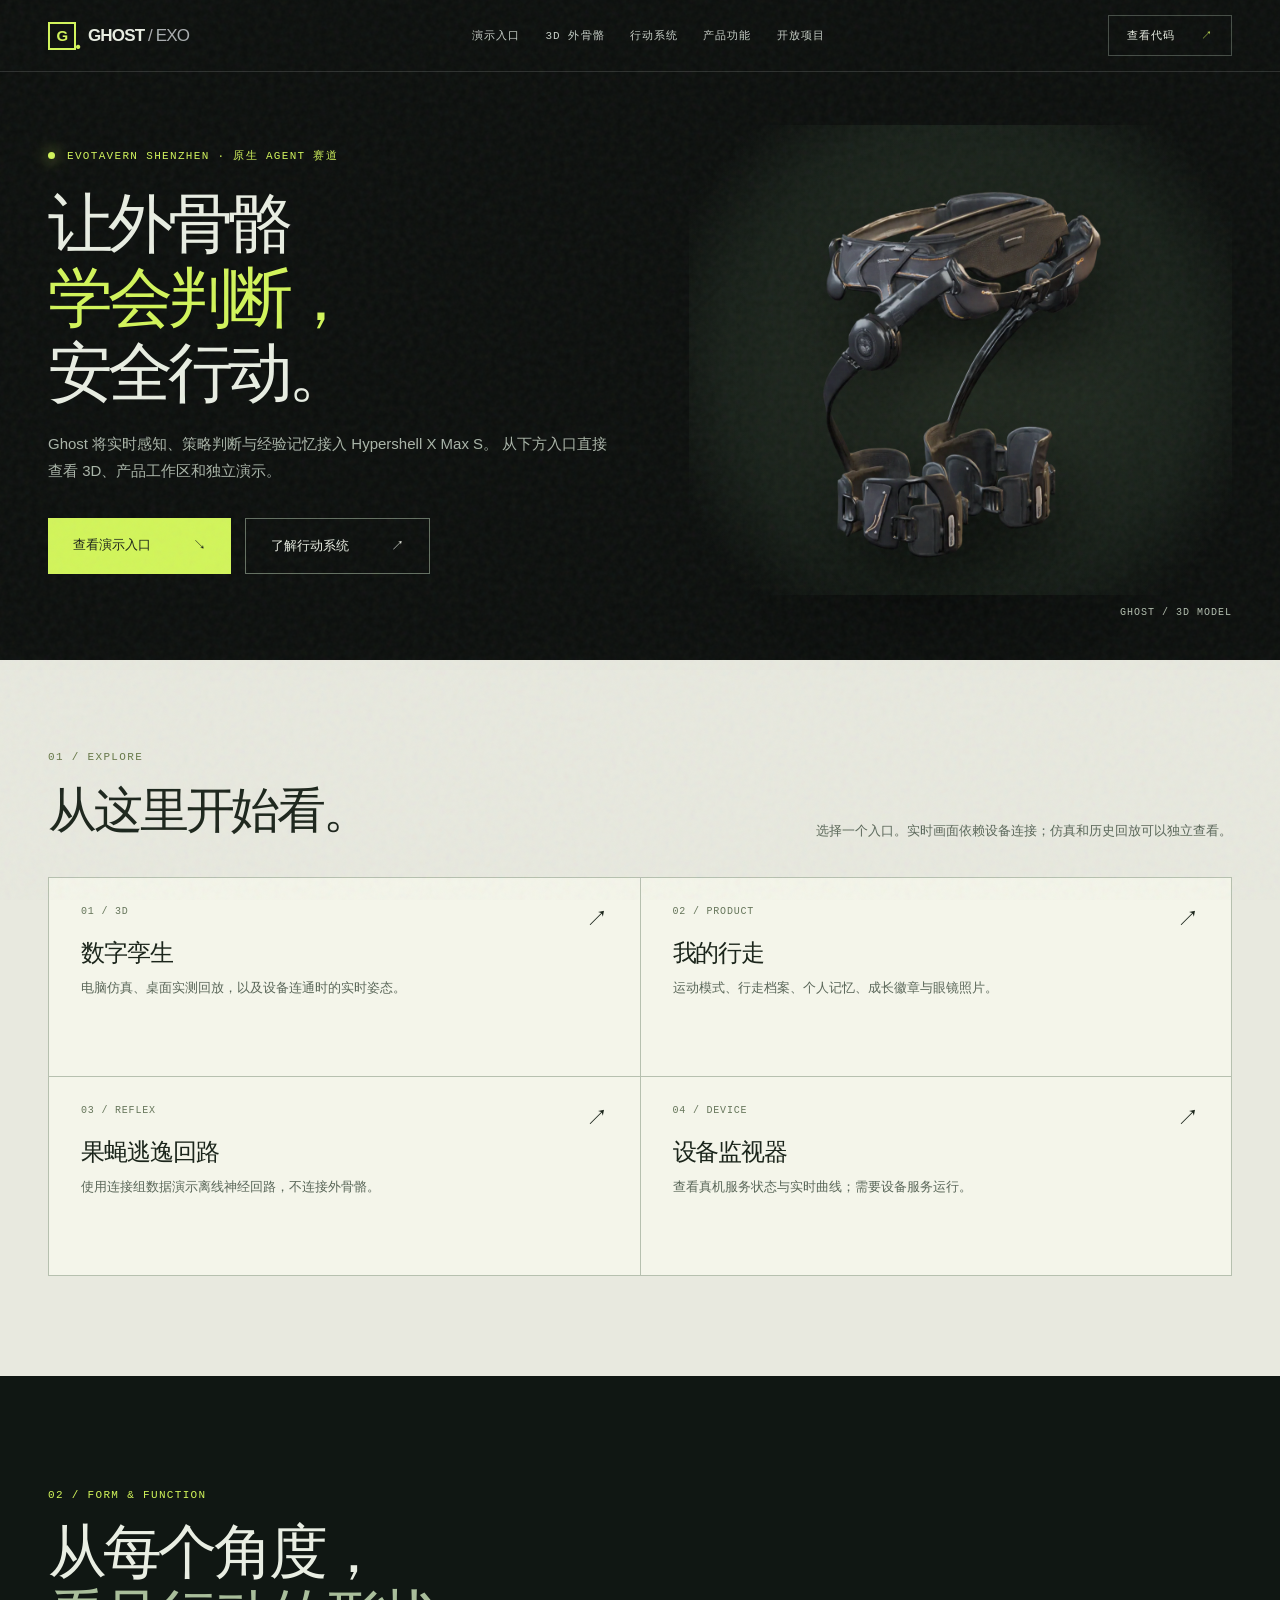
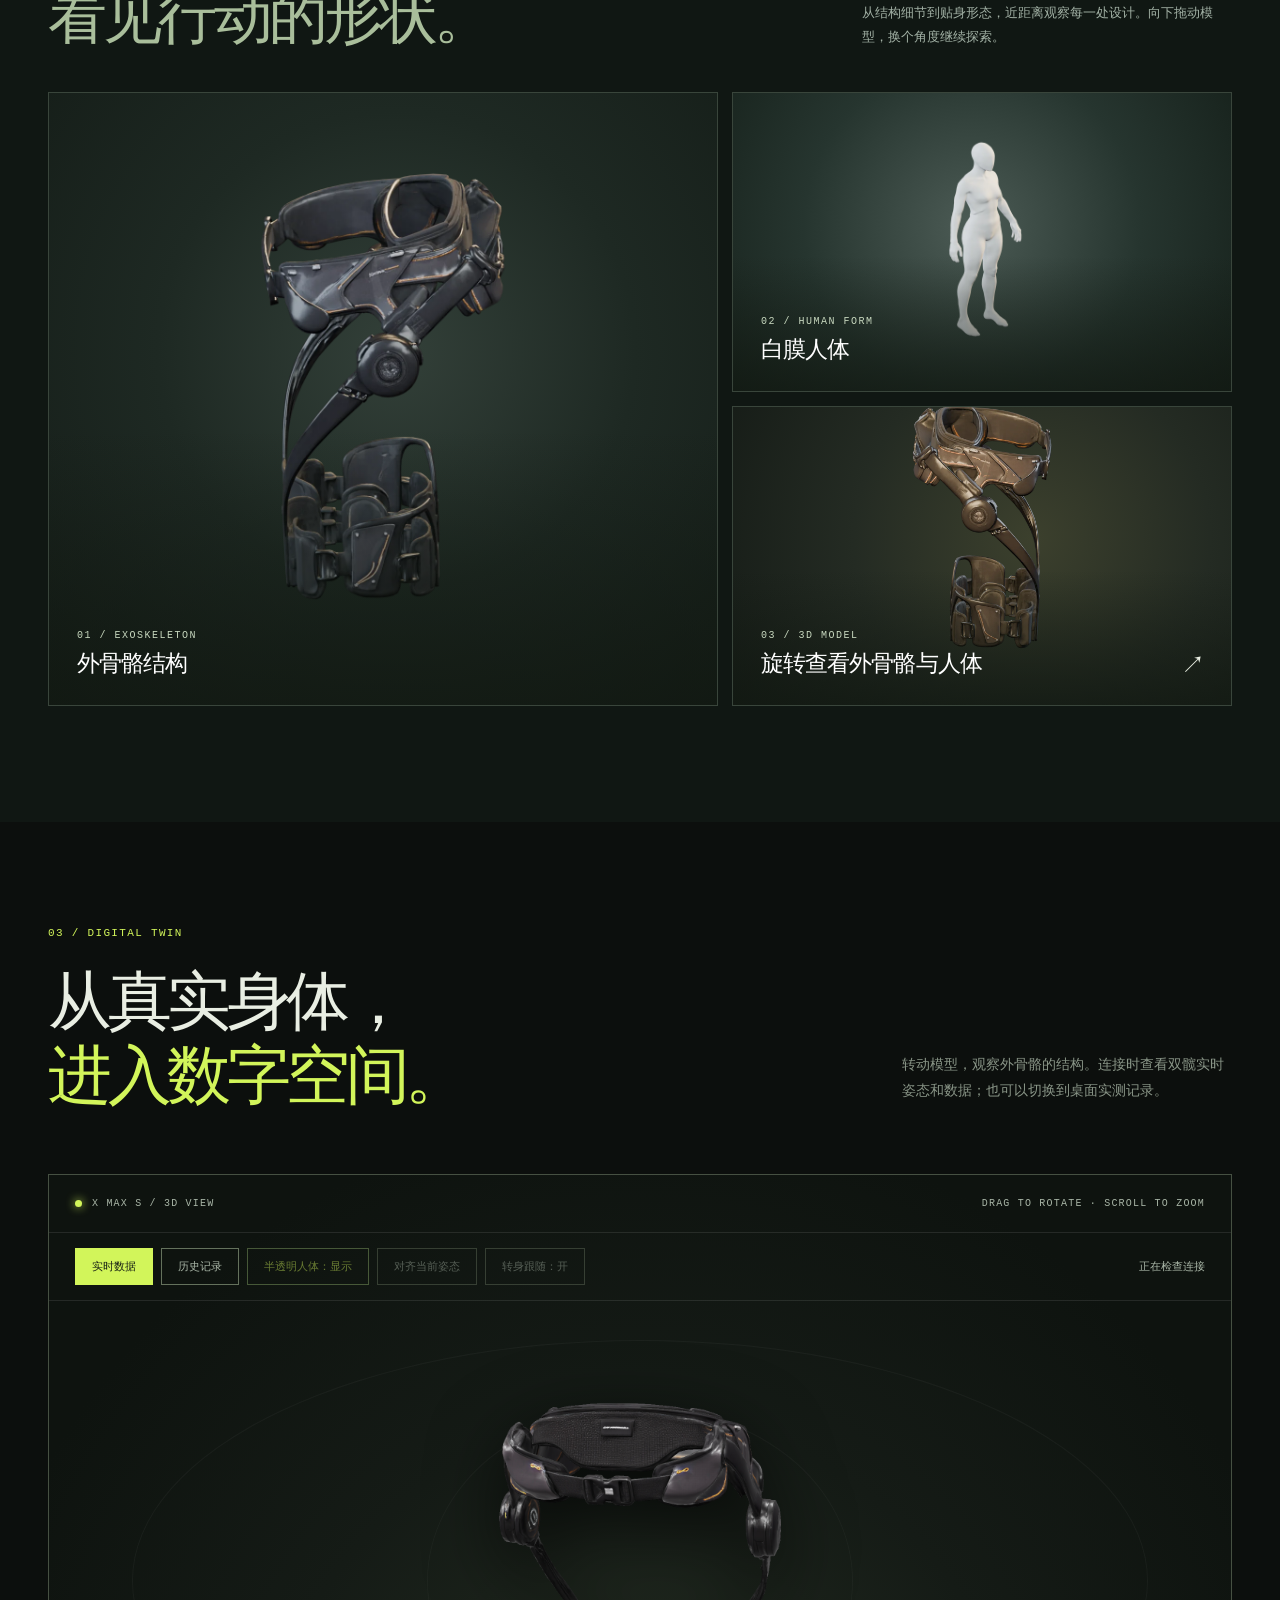
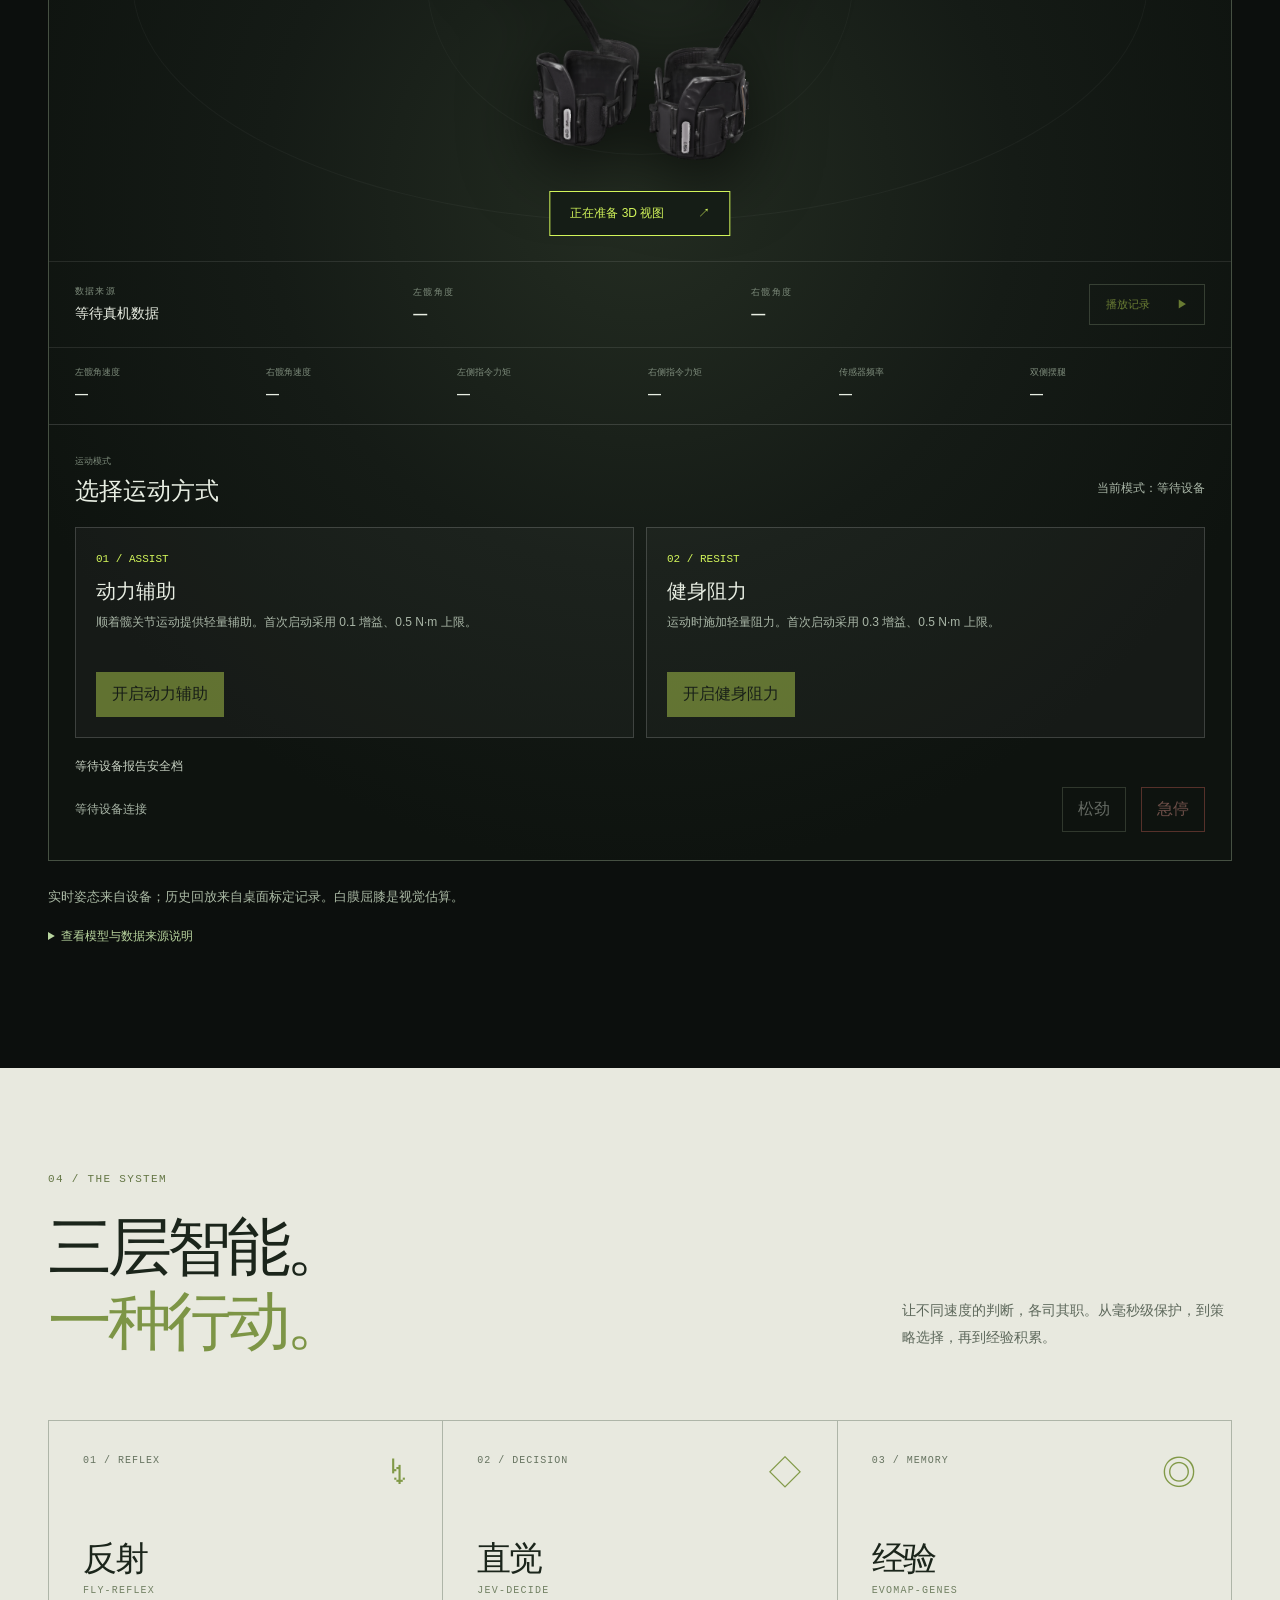
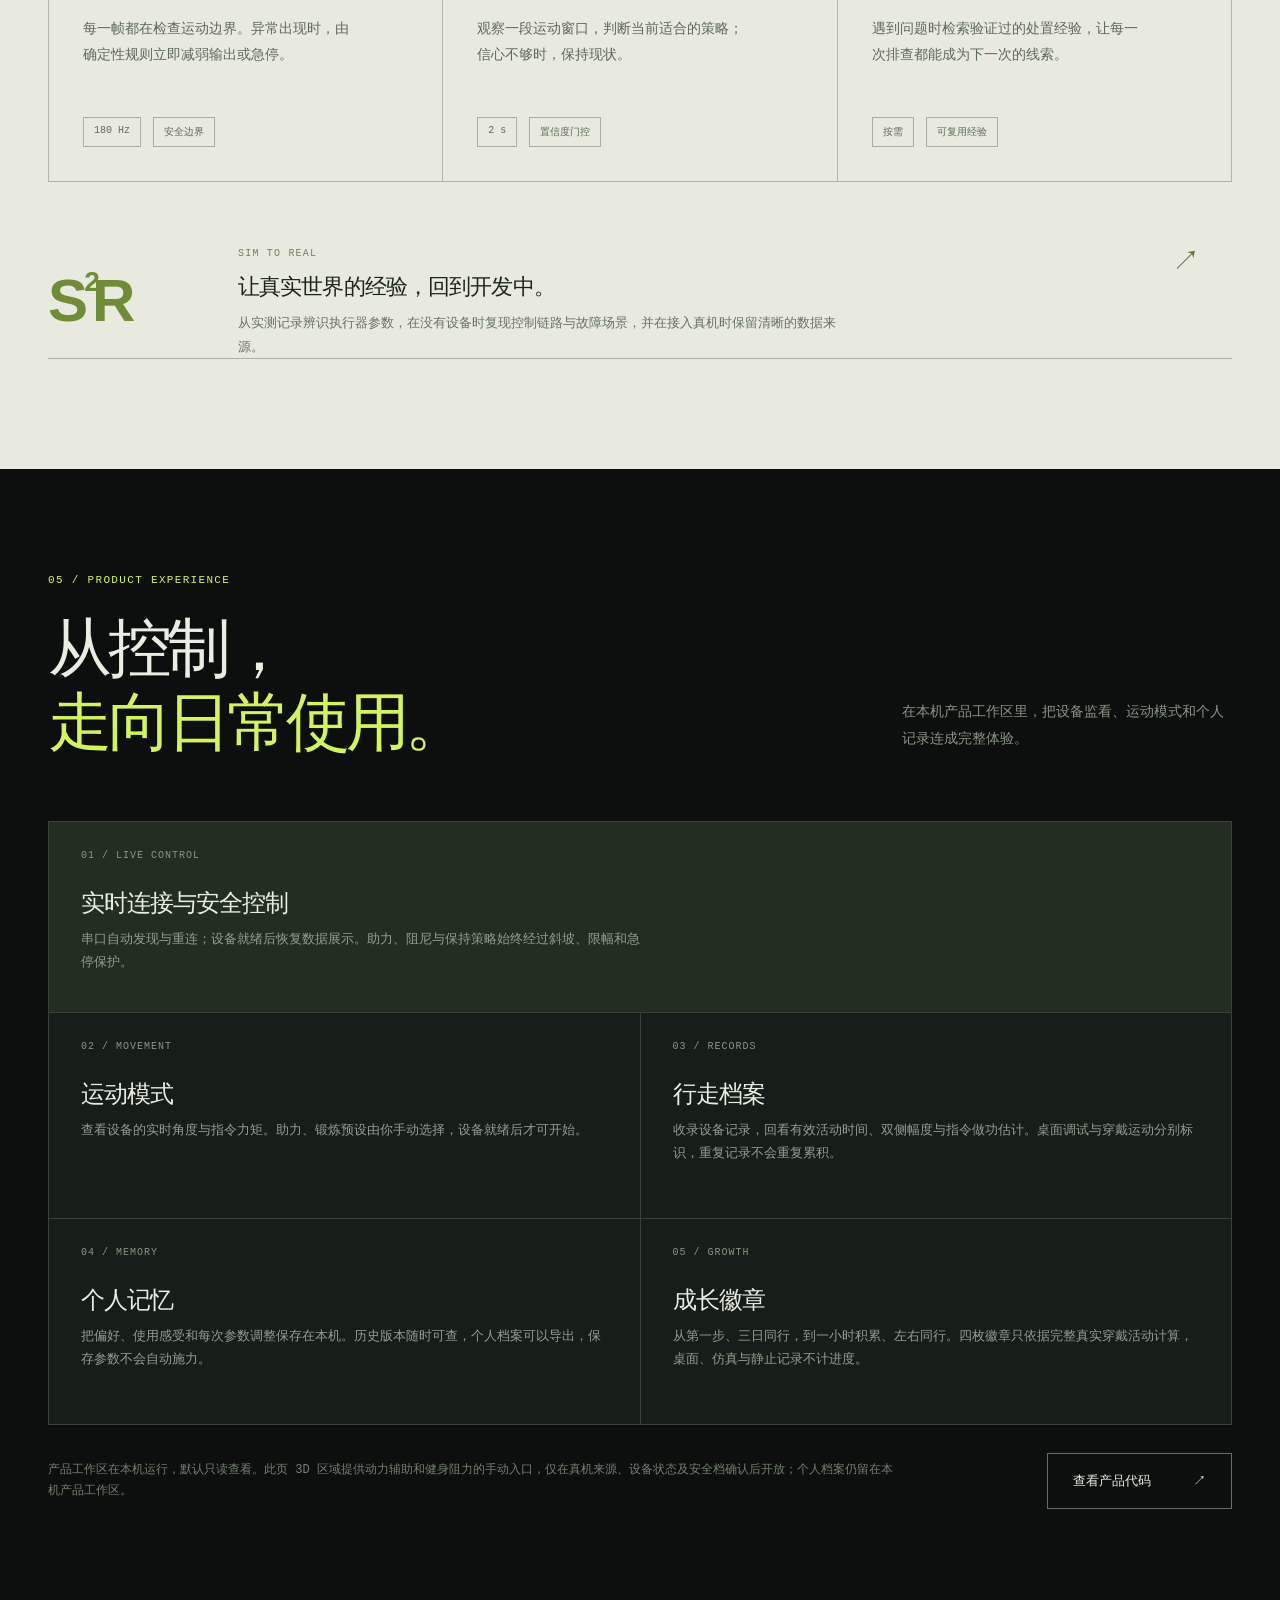
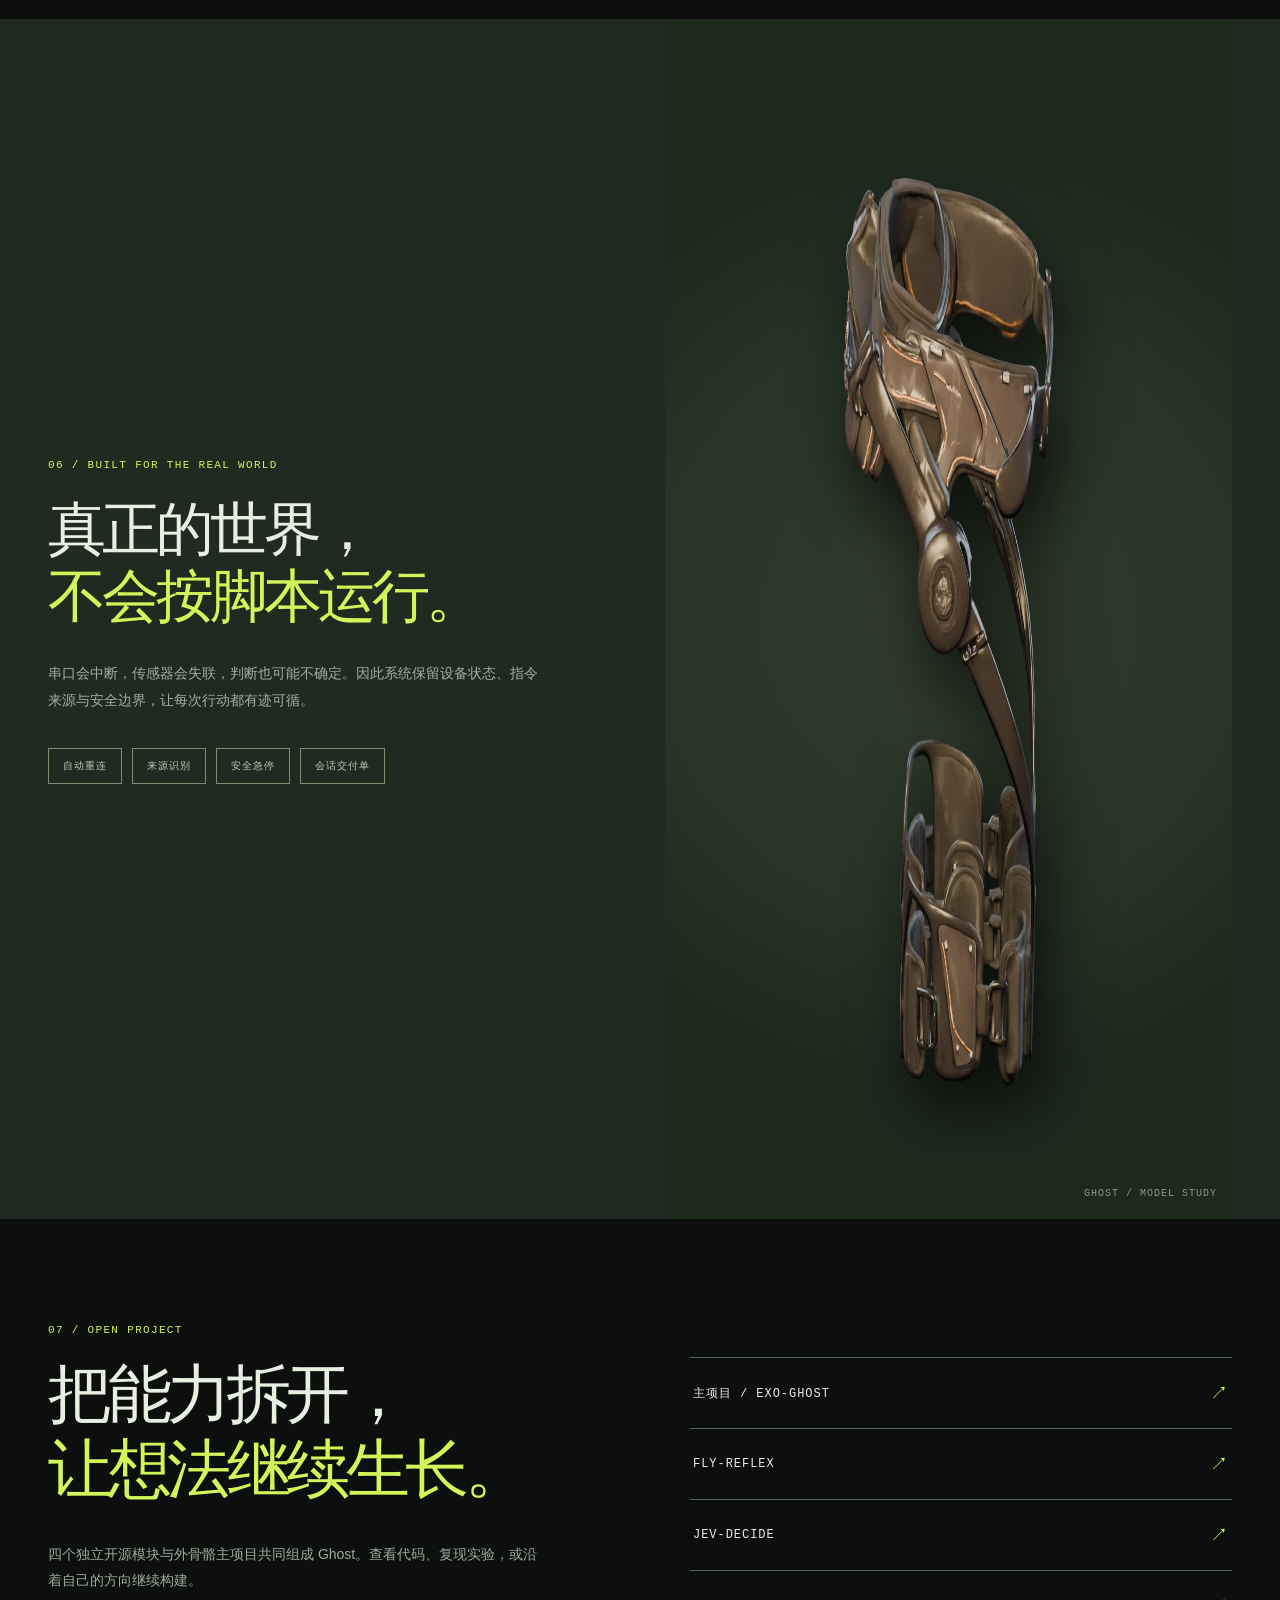
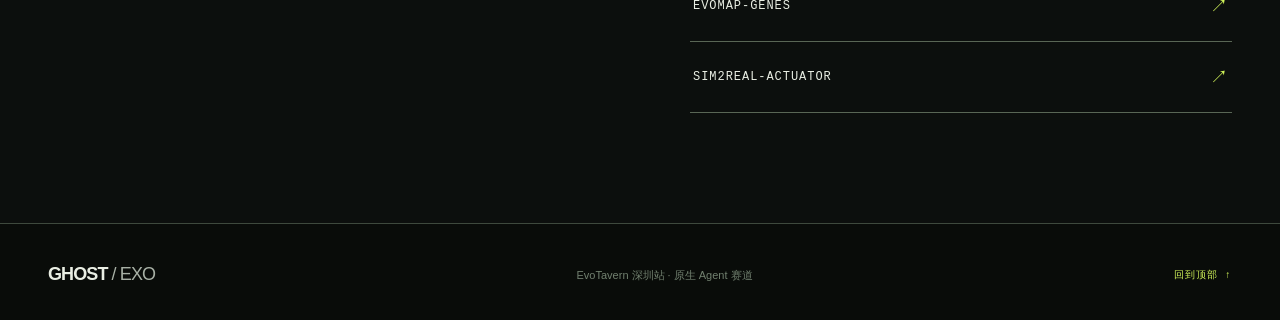
==== site/index.html @ dccc01fc "Move control placement confirmation to first action" ====
<!doctype html>
<html lang="zh-CN">
  <head>
    <meta charset="utf-8" />
    <meta name="viewport" content="width=device-width, initial-scale=1" />
    <meta name="theme-color" content="#0c0f0d" />
    <meta
      name="description"
      content="Ghost × Hypershell X Max S：为真实外骨骼打造有反射、有判断、有记忆的行动系统。"
    />
    <title>Ghost / 外骨骼行动系统</title>
    <link rel="icon" href="assets/favicon.svg" type="image/svg+xml" />
    <link rel="preload" as="image" href="assets/renders/exoskeleton-angle.webp" />
    <link rel="stylesheet" href="styles.css?v=overview-20260923-3" />
    <script type="importmap">
      {
        "imports": {
          "three": "./vendor/three.module.js",
          "three/addons/": "./vendor/addons/"
        }
      }
    </script>
    <script type="module" src="app.js?v=overview-20260923"></script>
  </head>
  <body>
    <div class="grain" aria-hidden="true"></div>
    <header class="site-header">
      <a class="wordmark" href="#top" aria-label="Ghost 首页"
        ><span class="wordmark-mark">G<span>•</span></span
        ><span>GHOST<span class="wordmark-light"> / EXO</span></span></a
      >
      <nav aria-label="页面导航">
        <a href="#explore">演示入口</a><a href="#twin">3D 外骨骼</a
        ><a href="#system">行动系统</a><a href="#product">产品功能</a
        ><a href="#open">开放项目</a>
      </nav>
      <a
        class="header-cta"
        href="https://github.com/OwenZhao9/exo-ghost-hypershell"
        target="_blank"
        rel="noopener noreferrer"
        >查看代码 <span aria-hidden="true">↗</span></a
      >
    </header>

    <main id="top">
      <section class="hero section-shell">
        <div class="hero-copy">
          <div class="eyebrow">
            <span class="signal-dot"></span> EVOTAVERN SHENZHEN · 原生 AGENT
            赛道
          </div>
          <h1>
            让外骨骼<br /><span>学会判断，</span><br />安全行动。
          </h1>
          <p class="hero-lede">
            Ghost 将实时感知、策略判断与经验记忆接入 Hypershell X Max S。
            从下方入口直接查看 3D、产品工作区和独立演示。
          </p>
          <div class="hero-actions">
            <a class="button button-primary" href="#explore"
              >查看演示入口 <span aria-hidden="true">↘</span></a
            ><a class="button button-ghost" href="#system"
              >了解行动系统 <span aria-hidden="true">↗</span></a
            >
          </div>
        </div>
        <div
          class="hero-stage"
          aria-label="Ghost 项目外骨骼 3D 模型渲染图"
        >
          <img
            src="assets/renders/exoskeleton-angle.webp"
            alt="Ghost 项目外骨骼 3D 模型的斜侧视图"
            width="1200"
            height="1200"
          />
          <div class="hero-stage-label">GHOST / 3D MODEL</div>
        </div>
      </section>

      <section class="explore-section" id="explore" aria-labelledby="explore-heading">
        <div class="section-shell">
          <div class="explore-heading">
            <div>
              <span class="section-kicker">01 / EXPLORE</span>
              <h2 id="explore-heading">从这里开始看。</h2>
            </div>
            <p>选择一个入口。实时画面依赖设备连接；仿真和历史回放可以独立查看。</p>
          </div>
          <div class="explore-grid">
            <a class="explore-link" href="http://localhost:8001/twin.html" target="_blank" rel="noopener noreferrer">
              <span class="explore-index">01 / 3D</span><h3>数字孪生</h3>
              <p>电脑仿真、桌面实测回放，以及设备连通时的实时姿态。</p><span class="explore-arrow" aria-hidden="true">↗</span>
            </a>
            <a class="explore-link" href="http://127.0.0.1:8110/" target="_blank" rel="noopener noreferrer">
              <span class="explore-index">02 / PRODUCT</span><h3>我的行走</h3>
              <p>运动模式、行走档案、个人记忆、成长徽章与眼镜照片。</p><span class="explore-arrow" aria-hidden="true">↗</span>
            </a>
            <a class="explore-link" href="http://127.0.0.1:8792/" target="_blank" rel="noopener noreferrer">
              <span class="explore-index">03 / REFLEX</span><h3>果蝇逃逸回路</h3>
              <p>使用连接组数据演示离线神经回路，不连接外骨骼。</p><span class="explore-arrow" aria-hidden="true">↗</span>
            </a>
            <a class="explore-link" href="http://127.0.0.1:8000/" target="_blank" rel="noopener noreferrer">
              <span class="explore-index">04 / DEVICE</span><h3>设备监视器</h3>
              <p>查看真机服务状态与实时曲线；需要设备服务运行。</p><span class="explore-arrow" aria-hidden="true">↗</span>
            </a>
          </div>
        </div>
      </section>

      <section class="object-section" aria-labelledby="object-heading">
        <div class="section-shell">
          <div class="object-heading">
            <div>
              <span class="section-kicker">02 / FORM & FUNCTION</span>
              <h2 id="object-heading">从每个角度，<br /><span>看见行动的形状。</span></h2>
            </div>
            <p>从结构细节到贴身形态，近距离观察每一处设计。向下拖动模型，换个角度继续探索。</p>
          </div>
          <div class="object-grid">
            <figure class="object-shot object-shot-back">
              <img src="assets/renders/exoskeleton-front.webp" alt="Ghost 项目外骨骼模型的侧视角" width="1200" height="1200" loading="lazy" />
              <figcaption><span>01 / EXOSKELETON</span><strong>外骨骼结构</strong></figcaption>
            </figure>
            <figure class="object-shot object-shot-side">
              <img src="assets/renders/human-angle.webp" alt="Ghost 项目的无五官白膜人体 3D 模型" width="1200" height="1200" loading="lazy" />
              <figcaption><span>02 / HUMAN FORM</span><strong>白膜人体</strong></figcaption>
            </figure>
            <a class="object-model" href="#twin">
              <img src="assets/renders/exoskeleton-rear.webp" alt="Ghost 项目外骨骼模型的另一视角" width="1200" height="1200" loading="lazy" />
              <span><small>03 / 3D MODEL</small><strong>旋转查看外骨骼与人体</strong></span>
              <b aria-hidden="true">↗</b>
            </a>
          </div>
        </div>
      </section>

      <section class="twin-section section-shell" id="twin">
        <div class="section-heading">
          <div>
            <span class="section-kicker">03 / DIGITAL TWIN</span>
            <h2>从真实身体，<br /><span>进入数字空间。</span></h2>
          </div>
          <p>
            转动模型，观察外骨骼的结构。连接时查看双髋实时姿态和数据；也可以切换到桌面实测记录。
          </p>
        </div>
        <div class="twin-frame">
          <div class="twin-topline">
            <span><i class="live-light"></i> X MAX S / 3D VIEW</span
            ><span>DRAG TO ROTATE · SCROLL TO ZOOM</span>
          </div>
          <div class="twin-modes" role="group" aria-label="数据模式">
            <button type="button" id="mode-live" class="active" aria-pressed="true">实时数据</button>
            <button type="button" id="mode-replay" aria-pressed="false">历史记录</button>
            <button type="button" id="human-toggle" aria-pressed="true" disabled>半透明人体：显示</button>
            <button type="button" id="align-pose" title="以当前双髋角度作为模型的对齐姿态" disabled>对齐当前姿态</button>
            <button type="button" id="turn-toggle" aria-pressed="true" title="根据腰部传感器的短时转向变化旋转模型" disabled>转身跟随：开</button>
            <span id="device-state" role="status">正在检查连接</span>
          </div>
          <div class="twin-viewport" id="twin-viewport">
            <img
              id="twin-poster"
              src="assets/model-preview.png"
              alt="外骨骼 3D 模型预览"
              width="488"
              height="488"
            /><button class="load-model" id="load-model" type="button">
              正在准备 3D 视图 <span>↗</span>
            </button>
            <p class="twin-error" id="twin-error" role="status" hidden></p>
          </div>
          <div class="twin-bottomline">
            <div>
              <span class="small-label">数据来源</span
              ><strong id="source-label">等待真机数据</strong>
            </div>
            <div>
              <span class="small-label">左髋角度</span
              ><strong id="left-angle">—</strong>
            </div>
            <div>
              <span class="small-label">右髋角度</span
              ><strong id="right-angle">—</strong>
            </div>
            <button id="replay-toggle" type="button" disabled>
              播放记录 <span>▶</span>
            </button>
          </div>
          <div class="twin-telemetry" aria-label="运动数据">
            <div><span class="small-label">左髋角速度</span><strong id="left-speed">—</strong></div>
            <div><span class="small-label">右髋角速度</span><strong id="right-speed">—</strong></div>
            <div><span class="small-label">左侧指令力矩</span><strong id="left-torque">—</strong></div>
            <div><span class="small-label">右侧指令力矩</span><strong id="right-torque">—</strong></div>
            <div><span class="small-label">传感器频率</span><strong id="frame-rate">—</strong></div>
            <div><span class="small-label">双侧摆腿</span><strong id="gait-state">—</strong></div>
          </div>
          <div class="twin-control" aria-label="外骨骼运动模式">
            <div class="twin-control-heading">
              <div><span class="small-label">运动模式</span><h3>选择运动方式</h3></div>
              <span id="control-current" role="status">当前模式：等待设备</span>
            </div>
            <div class="twin-control-grid">
              <div class="twin-control-card">
                <span>01 / ASSIST</span><h4>动力辅助</h4>
                <p>顺着髋关节运动提供轻量辅助。首次启动采用 0.1 增益、0.5 N·m 上限。</p>
                <button id="start-assist" type="button" disabled>开启动力辅助</button>
              </div>
              <div class="twin-control-card">
                <span>02 / RESIST</span><h4>健身阻力</h4>
                <p>运动时施加轻量阻力。首次启动采用 0.3 增益、0.5 N·m 上限。</p>
                <button id="start-resist" type="button" disabled>开启健身阻力</button>
              </div>
            </div>
            <p class="control-profile" id="control-profile" role="status">等待设备报告安全档</p>
            <div class="control-footer"><p id="control-reason" role="status">等待设备连接</p>
              <button id="control-zero" type="button" disabled>松劲</button>
              <button id="control-estop" class="danger" type="button" disabled>急停</button>
            </div>
            <dialog id="control-safety-dialog" class="control-safety-dialog" aria-labelledby="control-safety-title">
              <h4 id="control-safety-title">确认测试状态</h4>
              <p id="control-safety-message"></p>
              <div class="control-safety-actions">
                <button id="control-safety-cancel" type="button">取消</button>
                <button id="control-safety-send" type="button">确认并发送</button>
              </div>
            </dialog>
          </div>
        </div>
        <p class="twin-summary">实时姿态来自设备；历史回放来自桌面标定记录。白膜屈膝是视觉估算。</p>
        <details class="twin-caption">
          <summary>查看模型与数据来源说明</summary>
          <p>
            这里展示的是项目自制的外骨骼与白膜人体 3D 模型，外观为视觉近似，不是设备工程模型或真人扫描。双侧绑腿下缘与白膜膝关节之间留出约两指的距离，腰部和腿部固定件贴近人体外形；这只是视觉位置，不代表真实穿戴尺寸。实时视图读取本机设备服务，以首次有效角度对齐模型，也可手动重新对齐；腰部传感器检测到转向时，模型可跟随转身。双髋角度驱动腿部，白膜的屈膝由髋角和角速度估算，设备没有测量膝角；持续交替摆动时显示状态，此状态不代表已测得脚步或行走距离。离线时停止更新姿态。历史数据来自真实设备的桌面标定记录。运动模式仅在真机来源、安全档和实时状态确认后手动开启；模型姿态本身不用于设备运动控制。
          </p>
        </details>
      </section>

      <section class="system-section" id="system">
        <div class="section-shell">
          <div class="section-heading light">
            <div>
              <span class="section-kicker">04 / THE SYSTEM</span>
              <h2>三层智能。<br /><span>一种行动。</span></h2>
            </div>
            <p>
              让不同速度的判断，各司其职。从毫秒级保护，到策略选择，再到经验积累。
            </p>
          </div>
          <div class="layer-grid">
            <article class="layer-card">
              <div class="layer-top">
                <span>01 / REFLEX</span><span class="layer-icon">↯</span>
              </div>
              <h3>反射</h3>
              <p class="en-title">FLY-REFLEX</p>
              <p>
                每一帧都在检查运动边界。异常出现时，由确定性规则立即减弱输出或急停。
              </p>
              <div class="layer-foot">
                <span>180 Hz</span><span>安全边界</span>
              </div>
            </article>
            <article class="layer-card">
              <div class="layer-top">
                <span>02 / DECISION</span><span class="layer-icon">◇</span>
              </div>
              <h3>直觉</h3>
              <p class="en-title">JEV-DECIDE</p>
              <p>
                观察一段运动窗口，判断当前适合的策略；信心不够时，保持现状。
              </p>
              <div class="layer-foot">
                <span>2 s</span><span>置信度门控</span>
              </div>
            </article>
            <article class="layer-card">
              <div class="layer-top">
                <span>03 / MEMORY</span><span class="layer-icon">◎</span>
              </div>
              <h3>经验</h3>
              <p class="en-title">EVOMAP-GENES</p>
              <p>
                遇到问题时检索验证过的处置经验，让每一次排查都能成为下一次的线索。
              </p>
              <div class="layer-foot">
                <span>按需</span><span>可复用经验</span>
              </div>
            </article>
          </div>
          <div class="sim-line">
            <div class="sim-mark">S<span>2</span>R</div>
            <div>
              <span class="mono">SIM TO REAL</span>
              <h3>让真实世界的经验，回到开发中。</h3>
              <p>
                从实测记录辨识执行器参数，在没有设备时复现控制链路与故障场景，并在接入真机时保留清晰的数据来源。
              </p>
            </div>
            <a
              href="https://github.com/OwenZhao9/sim2real-actuator"
              target="_blank"
              rel="noopener noreferrer"
              aria-label="查看 sim2real-actuator 项目"
              >↗</a
            >
          </div>
        </div>
      </section>

      <section class="product-section section-shell" id="product">
        <div class="section-heading">
          <div>
            <span class="section-kicker">05 / PRODUCT EXPERIENCE</span>
            <h2>从控制，<br /><span>走向日常使用。</span></h2>
          </div>
          <p>
            在本机产品工作区里，把设备监看、运动模式和个人记录连成完整体验。
          </p>
        </div>
        <div class="product-grid">
          <article class="product-card product-large">
            <div class="product-number">01 / LIVE CONTROL</div>
            <h3>实时连接与安全控制</h3>
            <p>
              串口自动发现与重连；设备就绪后恢复数据展示。助力、阻尼与保持策略始终经过斜坡、限幅和急停保护。
            </p>
          </article>
          <article class="product-card">
            <div class="product-number">02 / MOVEMENT</div>
            <h3>运动模式</h3>
            <p>查看设备的实时角度与指令力矩。助力、锻炼预设由你手动选择，设备就绪后才可开始。</p>
          </article>
          <article class="product-card">
            <div class="product-number">03 / RECORDS</div>
            <h3>行走档案</h3>
            <p>
              收录设备记录，回看有效活动时间、双侧幅度与指令做功估计。桌面调试与穿戴运动分别标识，重复记录不会重复累积。
            </p>
          </article>
          <article class="product-card">
            <div class="product-number">04 / MEMORY</div>
            <h3>个人记忆</h3>
            <p>把偏好、使用感受和每次参数调整保存在本机。历史版本随时可查，个人档案可以导出，保存参数不会自动施力。</p>
          </article>
          <article class="product-card">
            <div class="product-number">05 / GROWTH</div>
            <h3>成长徽章</h3>
            <p>
              从第一步、三日同行，到一小时积累、左右同行。四枚徽章只依据完整真实穿戴活动计算，桌面、仿真与静止记录不计进度。
            </p>
          </article>
        </div>
        <div class="product-actions">
          <p class="product-note">
            产品工作区在本机运行，默认只读查看。此页 3D 区域提供动力辅助和健身阻力的手动入口，仅在真机来源、设备状态及安全档确认后开放；个人档案仍留在本机产品工作区。
          </p>
          <a class="button button-ghost" href="https://github.com/OwenZhao9/exo-ghost-hypershell/tree/integration/product-GPT" target="_blank" rel="noopener noreferrer">
            查看产品代码 <span aria-hidden="true">↗</span>
          </a>
        </div>
      </section>

      <section class="hardware-section">
        <div class="section-shell hardware-inner">
          <div class="hardware-copy">
            <span class="section-kicker">06 / BUILT FOR THE REAL WORLD</span>
            <h2>真正的世界，<br /><span>不会按脚本运行。</span></h2>
            <p>
              串口会中断，传感器会失联，判断也可能不确定。因此系统保留设备状态、指令来源与安全边界，让每次行动都有迹可循。
            </p>
            <div class="hardware-tags">
              <span>自动重连</span><span>来源识别</span><span>安全急停</span
              ><span>会话交付单</span>
            </div>
          </div>
          <div class="hardware-photo">
            <img
              src="assets/renders/exoskeleton-rear.webp"
              alt="Ghost 项目外骨骼 3D 模型的另一视角"
              loading="lazy"
              width="1200"
              height="1200"
            /><span>GHOST / MODEL STUDY</span>
          </div>
        </div>
      </section>

      <section class="open-section section-shell" id="open">
        <span class="section-kicker">07 / OPEN PROJECT</span>
        <div class="open-inner">
          <div>
            <h2>把能力拆开，<br /><span>让想法继续生长。</span></h2>
            <p>
              四个独立开源模块与外骨骼主项目共同组成
              Ghost。查看代码、复现实验，或沿着自己的方向继续构建。
            </p>
          </div>
          <div class="repo-list">
            <a
              href="https://github.com/OwenZhao9/exo-ghost-hypershell"
              target="_blank"
              rel="noopener noreferrer"
              ><span>主项目 / EXO-GHOST</span><b>↗</b></a
            ><a
              href="https://github.com/OwenZhao9/fly-reflex"
              target="_blank"
              rel="noopener noreferrer"
              ><span>FLY-REFLEX</span><b>↗</b></a
            ><a
              href="https://github.com/OwenZhao9/jev-decide"
              target="_blank"
              rel="noopener noreferrer"
              ><span>JEV-DECIDE</span><b>↗</b></a
            ><a
              href="https://github.com/OwenZhao9/evomap-genes"
              target="_blank"
              rel="noopener noreferrer"
              ><span>EVOMAP-GENES</span><b>↗</b></a
            ><a
              href="https://github.com/OwenZhao9/sim2real-actuator"
              target="_blank"
              rel="noopener noreferrer"
              ><span>SIM2REAL-ACTUATOR</span><b>↗</b></a
            >
          </div>
        </div>
      </section>
    </main>
    <footer>
      <div class="section-shell footer-inner">
        <div class="footer-brand">GHOST<span> / EXO</span></div>
        <p>EvoTavern 深圳站 · 原生 Agent 赛道</p>
        <a href="#top">回到顶部 ↑</a>
      </div>
    </footer>
  </body>
</html>
---- site/styles.css ----
:root {
  color-scheme: dark;
  --ink: #0c0f0d;
  --panel: #151916;
  --line: #30362e;
  --light: #e9eee3;
  --muted: #98a397;
  --accent: #d2f55a;
  --paper: #e9e9df;
  --darktext: #16201a;
  font-family: Manrope, "PingFang SC", "Microsoft YaHei", sans-serif;
  font-synthesis: none;
}
* {
  box-sizing: border-box;
}
html {
  scroll-behavior: smooth;
}
body {
  margin: 0;
  background: var(--ink);
  color: var(--light);
  overflow-x: hidden;
}
a {
  color: inherit;
  text-decoration: none;
}
button {
  font: inherit;
}
img {
  display: block;
  max-width: 100%;
}
[hidden] {
  display: none !important;
}
h1,
h2,
h3,
p {
  margin: 0;
}
.section-shell {
  width: min(1440px, calc(100% - 96px));
  margin-inline: auto;
}
.mono,
.eyebrow,
.section-kicker,
.site-header,
.hero-scroll,
.hero-stage-label,
.hero-coordinate,
.small-label,
.twin-topline,
.twin-bottomline,
.layer-top,
.layer-foot,
.en-title,
.product-number,
.product-note,
.hardware-tags,
.hardware-photo > span,
.repo-list,
.footer-inner {
  font-family: "DM Mono", "SFMono-Regular", monospace;
}
.grain {
  position: fixed;
  inset: 0;
  z-index: 30;
  pointer-events: none;
  opacity: 0.055;
  background-image: url("data:image/svg+xml,%3Csvg viewBox='0 0 180 180' xmlns='http://www.w3.org/2000/svg'%3E%3Cfilter id='n'%3E%3CfeTurbulence type='fractalNoise' baseFrequency='.76' numOctaves='3' stitchTiles='stitch'/%3E%3C/filter%3E%3Crect width='100%25' height='100%25' filter='url(%23n)'/%3E%3C/svg%3E");
}
.site-header {
  height: 86px;
  display: flex;
  align-items: center;
  justify-content: space-between;
  padding: 0 max(48px, calc((100vw - 1440px) / 2));
  position: absolute;
  inset: 0 0 auto;
  z-index: 20;
  border-bottom: 1px solid #ffffff23;
  font-size: 11px;
  letter-spacing: 0.1em;
}
.wordmark {
  display: flex;
  align-items: center;
  gap: 12px;
  font-weight: 800;
  font-family: Manrope, sans-serif;
  font-size: 17px;
  letter-spacing: -0.05em;
}
.wordmark-mark {
  height: 28px;
  width: 28px;
  border: 2px solid var(--accent);
  display: grid;
  place-items: center;
  color: var(--accent);
  font-size: 15px;
  line-height: 1;
  position: relative;
}
.wordmark-mark span {
  font-size: 15px;
  position: absolute;
  bottom: -6px;
  right: -6px;
}
.wordmark-light {
  color: #aaaeb0;
  font-weight: 500;
}
.site-header nav {
  display: flex;
  gap: 40px;
  color: #c7cfc7;
}
.site-header nav a,
.header-cta {
  transition: color 0.2s;
}
.site-header nav a:hover,
.header-cta:hover {
  color: var(--accent);
}
.header-cta {
  border: 1px solid #95a3936b;
  padding: 12px 18px;
}
.header-cta span {
  margin-left: 18px;
  color: var(--accent);
}
.hero {
  min-height: 820px;
  height: min(930px, 100vh);
  display: grid;
  grid-template-columns: 53% 47%;
  padding-top: 86px;
  position: relative;
}
.hero-copy {
  align-self: center;
  padding: 0 0 55px;
  z-index: 2;
}
.eyebrow,
.section-kicker {
  color: var(--accent);
  font-size: 11px;
  letter-spacing: 0.12em;
}
.eyebrow {
  display: flex;
  align-items: center;
  gap: 12px;
}
.signal-dot {
  height: 7px;
  width: 7px;
  border-radius: 50%;
  background: var(--accent);
  box-shadow: 0 0 15px var(--accent);
}
.hero h1 {
  font-size: clamp(62px, 6.3vw, 108px);
  line-height: 1.08;
  letter-spacing: -0.075em;
  font-weight: 700;
  margin: 38px 0 32px;
}
.hero h1 span,
.section-heading h2 span,
.hardware-copy h2 span,
.open-inner h2 span {
  color: var(--accent);
}
.mobile-break {
  display: none;
}
.hero-lede {
  color: #aab5a9;
  max-width: 520px;
  font-size: 16px;
  line-height: 1.95;
}
.hero-actions {
  display: flex;
  gap: 14px;
  margin-top: 44px;
}
.button {
  font-size: 13px;
  font-weight: 700;
  padding: 18px 25px;
  display: inline-flex;
  gap: 42px;
  justify-content: space-between;
  transition:
    transform 0.2s,
    background 0.2s;
}
.button:hover {
  transform: translateY(-3px);
}
.button-primary {
  background: var(--accent);
  color: #192116;
}
.button-ghost {
  border: 1px solid #647062;
  color: var(--light);
}
.button-ghost:hover {
  background: #1d251e;
}
.hero-facts {
  display: flex;
  gap: 52px;
  margin-top: 85px;
}
.hero-facts > div {
  display: flex;
  flex-direction: column;
  gap: 7px;
}
.hero-facts strong {
  font-size: 35px;
  line-height: 1;
  letter-spacing: -0.07em;
  font-weight: 600;
}
.hero-facts strong span {
  font-size: 18px;
  letter-spacing: 0;
}
.hero-facts small {
  font-size: 11px;
  color: #7f8c7c;
  letter-spacing: 0.03em;
}
.hero-stage {
  position: relative;
  align-self: stretch;
  display: flex;
  align-items: center;
  justify-content: center;
  isolation: isolate;
}
.hero-stage:before {
  content: "";
  position: absolute;
  inset: 3% -16% 6% 0;
  background: radial-gradient(
    circle at 48% 44%,
    #35412d 0,
    #212a1e 33%,
    #111711 62%,
    transparent 79%
  );
  z-index: -3;
}
.hero-stage img {
  width: min(96%, 710px);
  max-height: 85%;
  object-fit: contain;
  filter: drop-shadow(5px 36px 42px #000b);
  z-index: 2;
  transform: translate(2%, 1%);
}
.hero-halo {
  position: absolute;
  border-radius: 50%;
  width: 58%;
  aspect-ratio: 1;
  background: #c4ff5724;
  filter: blur(100px);
  z-index: -1;
}
.hero-orbit {
  position: absolute;
  border: 1px solid #99a68c22;
  border-radius: 50%;
  aspect-ratio: 1;
  z-index: -2;
}
.orbit-a {
  width: 110%;
}
.orbit-b {
  width: 80%;
}
.hero-stage-label {
  position: absolute;
  bottom: 70px;
  left: 0;
  right: 0;
  display: flex;
  align-items: center;
  gap: 15px;
  font-size: 10px;
  letter-spacing: 0.14em;
  color: #b2beae;
}
.label-line {
  width: 56px;
  height: 1px;
  background: var(--accent);
}
.label-number {
  margin-left: auto;
  color: #6d7c70;
}
.hero-coordinate {
  position: absolute;
  top: 94px;
  right: 3%;
  font-size: 10px;
  line-height: 1.6;
  letter-spacing: 0.14em;
  color: #889688;
}
.hero-scroll {
  position: absolute;
  left: 0;
  bottom: 35px;
  font-size: 10px;
  letter-spacing: 0.17em;
  color: #819080;
}
.hero-scroll span {
  color: var(--accent);
  font-size: 17px;
  margin-left: 18px;
}
.intro-band {
  background: var(--accent);
  color: #1c2718;
  position: relative;
  overflow: hidden;
}
.intro-inner {
  min-height: 270px;
  display: flex;
  align-items: center;
  gap: 100px;
}
.intro-inner .mono {
  align-self: flex-start;
  margin-top: 85px;
  font-size: 11px;
  letter-spacing: 0.12em;
  white-space: nowrap;
}
.intro-inner p {
  font-size: clamp(25px, 2.3vw, 38px);
  font-weight: 700;
  line-height: 1.48;
  letter-spacing: -0.055em;
}
.intro-inner em {
  font-style: normal;
  color: #586e33;
}
.asterisk {
  font-size: 180px;
  line-height: 1;
  margin-left: auto;
  color: #b6dc43;
  transform: rotate(-16deg);
}
.twin-section,
.product-section,
.open-section {
  padding-top: 140px;
  padding-bottom: 150px;
}
.section-heading {
  display: flex;
  justify-content: space-between;
  align-items: flex-end;
  gap: 50px;
  margin-bottom: 62px;
}
.section-heading h2,
.hardware-copy h2,
.open-inner h2 {
  font-size: clamp(44px, 5vw, 76px);
  line-height: 1.16;
  letter-spacing: -0.07em;
  font-weight: 650;
  margin-top: 24px;
}
.section-heading > p {
  max-width: 330px;
  color: #899587;
  line-height: 1.9;
  font-size: 14px;
  padding-bottom: 8px;
}
.twin-frame {
  border: 1px solid #465042;
  background: radial-gradient(
    circle at 50% 48%,
    #242d22 0,
    #151b16 42%,
    #0e130f 76%
  );
  position: relative;
}
.twin-topline,
.twin-bottomline {
  display: flex;
  align-items: center;
  justify-content: space-between;
  letter-spacing: 0.12em;
  font-size: 10px;
}
.twin-topline {
  padding: 23px 26px;
  border-bottom: 1px solid #ffffff18;
  color: #a9b6a7;
}
.twin-topline > span:first-child {
  display: flex;
  align-items: center;
  gap: 10px;
}
.live-light {
  display: block;
  width: 7px;
  height: 7px;
  border-radius: 50%;
  background: var(--accent);
  box-shadow: 0 0 10px var(--accent);
}
.twin-modes {
  display: flex;
  align-items: center;
  gap: 8px;
  padding: 15px 26px;
  border-bottom: 1px solid #ffffff18;
}
.twin-modes button {
  border: 1px solid #64715c;
  background: transparent;
  color: #a9b6a7;
  padding: 10px 16px;
  font-size: 11px;
  cursor: pointer;
}
.twin-modes button.active {
  background: var(--accent);
  border-color: var(--accent);
  color: #172015;
}
.twin-modes button:disabled {
  opacity: 0.45;
  cursor: not-allowed;
}
.twin-modes #human-toggle[aria-pressed="true"] {
  color: var(--accent);
  border-color: #8aab68;
}
.twin-modes > span {
  margin-left: auto;
  color: #a9b6a7;
  font-size: 11px;
  text-align: right;
}
.twin-modes > span[data-level="online"] { color: var(--accent); }
.twin-modes > span[data-level="warn"] { color: #e6c477; }
.twin-viewport {
  height: 560px;
  position: relative;
  overflow: hidden;
  display: grid;
  place-items: center;
}
.twin-viewport:before {
  content: "";
  position: absolute;
  inset: 7%;
  border: 1px solid #ffffff0a;
  border-radius: 50%;
  pointer-events: none;
}
.twin-viewport:after {
  content: "";
  position: absolute;
  inset: 19% 32%;
  border: 1px solid #ffffff08;
  border-radius: 50%;
  pointer-events: none;
}
.twin-viewport img {
  height: min(70%, 420px);
  object-fit: contain;
  filter: drop-shadow(0 20px 35px #000a);
}
.twin-viewport canvas {
  height: 100%;
  width: 100%;
  display: block;
  position: absolute;
  inset: 0;
  z-index: 2;
}
.load-model {
  position: absolute;
  bottom: 25px;
  left: 50%;
  transform: translateX(-50%);
  border: 1px solid var(--accent);
  color: var(--accent);
  background: #151d16;
  padding: 13px 20px;
  z-index: 4;
  cursor: pointer;
  font-size: 12px;
  white-space: nowrap;
}
.load-model span {
  margin-left: 30px;
}
.load-model:hover {
  background: var(--accent);
  color: #172015;
}
.twin-error {
  position: absolute;
  z-index: 6;
  bottom: 70px;
  background: #20271e;
  color: #eef4e9;
  padding: 12px 18px;
  font-size: 12px;
}
.twin-bottomline {
  padding: 22px 26px;
  border-top: 1px solid #ffffff18;
  gap: 20px;
}
.twin-bottomline > div {
  display: flex;
  flex-direction: column;
  gap: 7px;
  min-width: 100px;
}
.small-label {
  font-size: 9px;
  color: #7d8b7b;
}
.twin-bottomline strong {
  font-family: Manrope, "PingFang SC", sans-serif;
  letter-spacing: 0;
  font-size: 14px;
}
.twin-bottomline button {
  border: 1px solid #64715c;
  background: transparent;
  color: var(--accent);
  padding: 12px 16px;
  font-size: 11px;
  cursor: pointer;
}
.twin-bottomline button:disabled {
  opacity: 0.45;
  cursor: not-allowed;
}
.twin-bottomline button span {
  margin-left: 20px;
}
.twin-telemetry {
  display: grid;
  grid-template-columns: repeat(6, minmax(0, 1fr));
  gap: 16px;
  padding: 18px 26px 23px;
  border-top: 1px solid #ffffff18;
}
.twin-telemetry > div {
  display: flex;
  flex-direction: column;
  gap: 7px;
}
.twin-telemetry strong {
  color: #e8eee3;
  font-family: Manrope, "PingFang SC", sans-serif;
  font-size: 13px;
  font-weight: 600;
  letter-spacing: 0;
}
.twin-control {
  padding: 25px 26px 28px;
  border-top: 1px solid #ffffff24;
  color: #e8eee3;
}
.twin-control-heading, .control-footer {
  display: flex;
  align-items: center;
  justify-content: space-between;
  gap: 15px;
}
.twin-control-heading h3 { margin: 7px 0 20px; font-size: 24px; }
.twin-control-heading > span, .control-footer p { color: #a9b6a7; font-size: 12px; }
.twin-control-grid { display: grid; grid-template-columns: repeat(2, minmax(0, 1fr)); gap: 12px; }
.twin-control-card { border: 1px solid #ffffff2b; padding: 20px; background: #ffffff08; }
.twin-control-card > span { color: var(--accent); font: 11px "DM Mono", monospace; }
.twin-control-card h4 { margin: 12px 0 8px; font-size: 20px; }
.twin-control-card p { min-height: 42px; margin: 0 0 17px; color: #a9b6a7; font-size: 12px; line-height: 1.6; }
.twin-control button { border: 1px solid var(--accent); background: var(--accent); color: #172015; padding: 11px 15px; cursor: pointer; }
.twin-control button:disabled { opacity: .4; cursor: not-allowed; }
.control-profile { margin: 20px 0 12px; color: #c8d2c3; font-size: 12px; }
.control-safety-dialog { width: min(420px, calc(100vw - 32px)); padding: 24px; border: 1px solid #869873; background: #182219; color: #e8eee3; }
.control-safety-dialog::backdrop { background: #000a; }
.control-safety-dialog h4 { margin: 0 0 10px; font-size: 20px; }
.control-safety-dialog p { margin: 0 0 20px; color: #c8d2c3; font-size: 14px; line-height: 1.6; }
.control-safety-actions { display: flex; justify-content: flex-end; flex-wrap: wrap; gap: 10px; }
.twin-control .control-safety-actions button:first-child { background: transparent; color: #e8eee3; border-color: #64715c; }
.control-footer { justify-content: flex-end; }
.control-footer p { flex: 1; margin: 0; }
.twin-control .control-footer button { background: transparent; color: #e8eee3; border-color: #64715c; }
.twin-control .control-footer button.danger { color: #ffaaa0; border-color: #c15e54; }
.twin-caption {
  display: flex;
  gap: 25px;
  margin-top: 24px;
  color: #7d8a7a;
  font-size: 12px;
  line-height: 1.8;
  max-width: 800px;
}
.twin-caption span {
  font-family: "DM Mono", monospace;
  color: var(--accent);
}
.twin-caption a {
  color: #b8d6a1;
  text-underline-offset: 3px;
}
.system-section {
  background: #e8e9df;
  color: #1b251b;
  padding: 140px 0 150px;
}
.section-heading.light .section-kicker {
  color: #657746;
}
.section-heading.light h2 span {
  color: #7d9546;
}
.section-heading.light > p {
  color: #5d685b;
}
.layer-grid {
  display: grid;
  grid-template-columns: repeat(3, 1fr);
  gap: 1px;
  background: #aeb5a8;
  border: 1px solid #aeb5a8;
}
.layer-card {
  background: #e8e9df;
  padding: 34px;
  min-height: 360px;
  display: flex;
  flex-direction: column;
}
.layer-top {
  display: flex;
  justify-content: space-between;
  color: #667360;
  font-size: 10px;
  letter-spacing: 0.1em;
}
.layer-icon {
  font-family: Manrope, sans-serif;
  font-size: 34px;
  line-height: 1;
  color: #819947;
}
.layer-card h3 {
  font-size: 34px;
  letter-spacing: -0.07em;
  margin-top: 47px;
}
.en-title {
  font-size: 10px;
  color: #718063;
  letter-spacing: 0.12em;
  margin: 3px 0 20px;
}
.layer-card > p:not(.en-title) {
  font-size: 14px;
  line-height: 1.85;
  color: #5d685c;
  max-width: 270px;
}
.layer-foot {
  display: flex;
  gap: 12px;
  margin-top: auto;
  padding-top: 30px;
  font-size: 10px;
  color: #5c6c53;
}
.layer-foot span {
  border: 1px solid #a6b09e;
  padding: 7px 10px;
}
.sim-line {
  border-bottom: 1px solid #a8b4a3;
  padding: 60px 0 0;
  display: grid;
  grid-template-columns: 160px 1fr 60px;
  gap: 30px;
  align-items: center;
}
.sim-mark {
  font-size: 60px;
  font-weight: 800;
  letter-spacing: -0.13em;
  color: #718c36;
}
.sim-mark span {
  font-size: 28px;
  vertical-align: top;
  margin-left: 4px;
}
.sim-line .mono {
  font-size: 10px;
  letter-spacing: 0.12em;
  color: #718455;
}
.sim-line h3 {
  font-size: 22px;
  letter-spacing: -0.04em;
  margin: 12px 0 9px;
}
.sim-line p {
  font-size: 13px;
  color: #677265;
  line-height: 1.8;
  max-width: 600px;
}
.sim-line > a {
  font-size: 28px;
  color: #627b3f;
  align-self: start;
}
.product-section {
  background: var(--ink);
}
.product-grid {
  display: grid;
  grid-template-columns: repeat(4, 1fr);
  gap: 12px;
}
.product-card {
  background: #171d18;
  border: 1px solid #394239;
  padding: 26px;
  min-height: 360px;
  display: flex;
  flex-direction: column;
  transition:
    border-color 0.25s,
    transform 0.25s;
}
.product-card:hover {
  border-color: #99b15a;
  transform: translateY(-4px);
}
.product-large {
  grid-column: span 2;
  grid-row: span 2;
  min-height: 733px;
}
.product-number {
  font-size: 10px;
  letter-spacing: 0.1em;
  color: #859984;
}
.product-card h3 {
  font-size: 21px;
  letter-spacing: -0.04em;
  margin: 26px 0 10px;
}
.product-card p {
  font-size: 12px;
  line-height: 1.9;
  color: #929f90;
  max-width: 400px;
}
.product-graphic {
  flex: 1;
  min-height: 430px;
  margin-top: 35px;
  background: #0d130e;
  border: 1px solid #2e3d2d;
  padding: 20px;
  display: flex;
  flex-direction: column;
}
.dash-top,
.dash-footer {
  display: flex;
  justify-content: space-between;
  font-family: "DM Mono", monospace;
  font-size: 10px;
  letter-spacing: 0.1em;
  color: #71866d;
}
.dash-online {
  color: #c1eb5e;
}
.dash-bars {
  display: flex;
  align-items: flex-end;
  gap: 3.5%;
  flex: 1;
  padding: 30px 8px;
  border-bottom: 1px solid #506046;
}
.dash-bars span {
  flex: 1;
  background: linear-gradient(0deg, #708d37, #ceef65);
  min-height: 2px;
  box-shadow: 0 0 14px #c6ed5340;
}
.dash-footer {
  padding-top: 14px;
}
.mini-graphic {
  height: 145px;
  margin-top: 27px;
  background: #20291e;
  display: flex;
  align-items: center;
  justify-content: center;
  position: relative;
  overflow: hidden;
}
.mode-symbol {
  font-size: 105px;
  line-height: 1;
  color: #c8ef61;
  z-index: 2;
}
.mode-tracks {
  position: absolute;
  inset: 14px;
  display: flex;
  flex-direction: column;
  justify-content: space-between;
}
.mode-tracks i {
  height: 1px;
  background: #8baa6762;
}
.records-graphic {
  align-items: flex-start;
  justify-content: flex-end;
  flex-direction: column;
  padding: 20px;
}
.records-graphic > span {
  font-size: 31px;
  font-weight: 700;
  letter-spacing: -0.08em;
  color: #d3f279;
}
.record-trace {
  display: flex;
  align-items: flex-end;
  gap: 6px;
  height: 35px;
  width: 100%;
  margin-top: 10px;
}
.record-trace i {
  flex: 1;
  border-top: 2px solid #c4e46c;
  transform: skewY(-12deg);
}
.record-trace i:nth-child(2n) {
  transform: skewY(16deg);
}
.memory-graphic {
  padding: 20px;
  display: flex;
  align-items: flex-start;
  justify-content: space-between;
  font-family: "DM Mono", monospace;
  color: #a4bb75;
}
.memory-graphic span {
  font-size: 10px;
  letter-spacing: 0.1em;
}
.memory-graphic strong {
  font-size: 78px;
  line-height: 1;
  align-self: end;
  font-weight: 500;
  color: #d2f55a;
}
.memory-graphic small {
  font-size: 20px;
}
.badge-graphic {
  display: flex;
  gap: 10px;
}
.badge-graphic span {
  display: grid;
  place-items: center;
  border: 1px solid #8eaa5f;
  background: #293722;
  color: #d2f55a;
  border-radius: 50%;
  font-size: 22px;
  height: 48px;
  width: 48px;
}
.badge-graphic span:nth-child(even) {
  transform: translateY(25px);
}
.product-note {
  margin-top: 26px;
  color: #748071;
  font-size: 10px;
  letter-spacing: 0;
  line-height: 1.8;
}
.hardware-section {
  background: #212a21;
  overflow: hidden;
}
.hardware-inner {
  display: grid;
  grid-template-columns: 1fr 1fr;
  min-height: 600px;
  gap: 50px;
}
.hardware-copy {
  align-self: center;
  padding: 80px 0;
}
.hardware-copy h2 {
  font-size: clamp(44px, 4.5vw, 70px);
}
.hardware-copy p {
  color: #a1afa1;
  line-height: 1.9;
  font-size: 14px;
  max-width: 500px;
  margin-top: 30px;
}
.hardware-tags {
  display: flex;
  gap: 10px;
  flex-wrap: wrap;
  margin-top: 35px;
}
.hardware-tags span {
  font-size: 10px;
  letter-spacing: 0.1em;
  border: 1px solid #7b8f70;
  padding: 10px 14px;
  color: #bdcdb8;
}
.hardware-photo {
  position: relative;
  display: grid;
  place-items: center;
  background: radial-gradient(circle, #66745338 0, #283426 45%, #1e291e 70%);
}
.hardware-photo img {
  width: 86%;
  filter: drop-shadow(12px 35px 30px #000a);
}
.hardware-photo > span {
  position: absolute;
  right: 15px;
  bottom: 20px;
  font-size: 10px;
  letter-spacing: 0.1em;
  color: #899989;
}
.open-inner {
  display: grid;
  grid-template-columns: 1fr 1fr;
  gap: 100px;
  margin-top: 20px;
}
.open-inner h2 {
  margin-top: 0;
}
.open-inner p {
  max-width: 490px;
  color: #9daa99;
  font-size: 14px;
  line-height: 1.9;
  margin-top: 35px;
}
.repo-list {
  border-top: 1px solid #596655;
}
.repo-list a {
  display: flex;
  justify-content: space-between;
  align-items: center;
  padding: 23px 3px;
  border-bottom: 1px solid #596655;
  font-size: 12px;
  letter-spacing: 0.08em;
  transition:
    color 0.2s,
    padding 0.2s;
}
.repo-list a:hover {
  color: var(--accent);
  padding-left: 12px;
}
.repo-list b {
  color: var(--accent);
  font-size: 18px;
  font-weight: 400;
}
footer {
  border-top: 1px solid #3e493d;
  background: #090c09;
}
.footer-inner {
  display: flex;
  align-items: center;
  justify-content: space-between;
  gap: 30px;
  padding: 40px 0 50px;
}
.footer-brand {
  font-family: Manrope, sans-serif;
  font-size: 18px;
  font-weight: 800;
  letter-spacing: -0.05em;
}
.footer-brand span {
  color: #a7b0a5;
  font-weight: 400;
}
.footer-inner p {
  font-family: Manrope, "PingFang SC", sans-serif;
  color: #71806f;
  font-size: 11px;
  line-height: 1.7;
}
.footer-inner > a {
  font-size: 10px;
  color: var(--accent);
  letter-spacing: 0.1em;
}
@media (max-width: 1100px) {
  .site-header nav {
    gap: 18px;
  }
  .hero {
    grid-template-columns: 55% 45%;
  }
  .hero h1 {
    font-size: clamp(55px, 6vw, 78px);
  }
  .hero-facts {
    gap: 30px;
  }
  .product-grid {
    grid-template-columns: repeat(2, 1fr);
  }
  .product-large {
    grid-row: span 1;
    min-height: 580px;
  }
}
@media (max-width: 720px) {
  .section-shell {
    width: calc(100% - 36px);
  }
  .site-header {
    height: 68px;
    padding: 0 18px;
  }
  .site-header nav {
    display: none;
  }
  .header-cta {
    font-size: 10px;
    padding: 9px 10px;
  }
  .header-cta span {
    margin-left: 7px;
  }
  .hero {
    padding-top: 68px;
    min-height: 930px;
    height: auto;
    display: flex;
    flex-direction: column;
  }
  .hero-copy {
    align-self: auto;
    padding: 70px 0 0;
  }
  .eyebrow {
    font-size: 9px;
  }
  .hero h1 {
    font-size: clamp(48px, 10.2vw, 72px);
    margin: 24px 0;
  }
  .mobile-break {
    display: inline;
  }
  .hero-lede {
    font-size: 13px;
    line-height: 1.8;
  }
  .hero-actions {
    margin-top: 28px;
  }
  .button {
    padding: 14px 13px;
    font-size: 11px;
    gap: 12px;
  }
  .hero-facts {
    margin-top: 42px;
    justify-content: space-between;
    gap: 12px;
  }
  .hero-facts strong {
    font-size: 26px;
  }
  .hero-facts strong span {
    font-size: 13px;
  }
  .hero-facts small {
    font-size: 9px;
    max-width: 100px;
  }
  .hero-stage {
    min-height: 380px;
    flex: 1;
  }
  .hero-stage img {
    height: 360px;
    width: auto;
    transform: none;
  }
  .hero-stage:before {
    inset: 0 -30px;
  }
  .hero-stage-label {
    bottom: 15px;
    font-size: 8px;
  }
  .hero-coordinate {
    top: 10px;
    font-size: 8px;
  }
  .hero-scroll {
    display: none;
  }
  .intro-inner {
    min-height: 250px;
    display: block;
    padding-top: 45px;
  }
  .intro-inner .mono {
    margin-top: 0;
  }
  .intro-inner p {
    font-size: 25px;
    margin-top: 30px;
  }
  .asterisk {
    position: absolute;
    right: 0;
    bottom: -30px;
    font-size: 110px;
  }
  .twin-section,
  .product-section,
  .open-section {
    padding-top: 80px;
    padding-bottom: 85px;
  }
  .section-heading {
    display: block;
    margin-bottom: 35px;
  }
  .section-heading h2,
  .hardware-copy h2,
  .open-inner h2 {
    font-size: 43px;
    margin-top: 14px;
  }
  .section-heading > p {
    margin-top: 20px;
    font-size: 12px;
  }
  .twin-topline {
    padding: 15px;
    font-size: 8px;
  }
  .twin-topline > span:last-child {
    display: none;
  }
  .twin-viewport {
    height: 360px;
  }
  .twin-viewport img {
    height: 240px;
  }
  .twin-bottomline {
    padding: 16px;
    display: grid;
    grid-template-columns: 1fr 1fr;
    gap: 13px;
  }
  .twin-bottomline > div:first-child {
    grid-column: span 2;
  }
  .twin-bottomline button {
    grid-column: span 2;
    text-align: left;
  }
  .twin-modes {
    flex-wrap: wrap;
    padding: 12px 16px;
  }
  .twin-modes > span {
    flex-basis: 100%;
    margin-left: 0;
    text-align: left;
  }
  .twin-telemetry {
    grid-template-columns: repeat(2, minmax(0, 1fr));
    padding: 16px;
  }
  .twin-control { padding: 20px 16px; }
  .twin-control-heading, .control-footer { flex-wrap: wrap; }
  .twin-control-grid { grid-template-columns: 1fr; }
  .twin-control-card p { min-height: 0; }
  .control-footer p { flex-basis: 100%; }
  .twin-caption {
    font-size: 10px;
  }
  .system-section {
    padding: 80px 0;
  }
  .layer-grid {
    grid-template-columns: 1fr;
  }
  .layer-card {
    min-height: 270px;
    padding: 25px;
  }
  .layer-card h3 {
    margin-top: 20px;
  }
  .layer-foot {
    padding-top: 15px;
  }
  .sim-line {
    grid-template-columns: 60px 1fr 20px;
    gap: 15px;
    padding: 40px 0 20px;
  }
  .sim-mark {
    font-size: 25px;
  }
  .sim-mark span {
    font-size: 12px;
  }
  .sim-line h3 {
    font-size: 16px;
  }
  .sim-line p {
    font-size: 11px;
  }
  .sim-line > a {
    font-size: 20px;
  }
  .product-grid {
    grid-template-columns: 1fr;
  }
  .product-large {
    grid-column: auto;
    min-height: 560px;
  }
  .product-card {
    min-height: 330px;
  }
  .product-graphic {
    min-height: 330px;
  }
  .hardware-inner {
    grid-template-columns: 1fr;
    gap: 0;
  }
  .hardware-copy {
    padding: 75px 0 10px;
  }
  .hardware-photo {
    height: 380px;
  }
  .open-inner {
    grid-template-columns: 1fr;
    gap: 40px;
  }
  .footer-inner {
    align-items: flex-start;
    flex-direction: column;
  }
  .footer-inner p {
    font-size: 10px;
  }
}
@media (prefers-reduced-motion: reduce) {
  html {
    scroll-behavior: auto;
  }
  .button,
  .product-card,
  .repo-list a {
    transition: none;
  }
}

.product-actions {
  display: flex;
  align-items: center;
  justify-content: space-between;
  gap: 28px;
  margin-top: 28px;
}
.product-actions .product-note {
  margin-top: 0;
  max-width: 710px;
}
.product-actions .button {
  flex-shrink: 0;
  white-space: nowrap;
}
.records-graphic > span {
  white-space: nowrap;
  font-size: clamp(19px, 1.8vw, 28px);
}
@media (max-width: 720px) {
  .product-actions {
    align-items: flex-start;
    flex-direction: column;
    gap: 18px;
  }
  .records-graphic > span {
    font-size: 26px;
  }
}

/* Overview: clear first screen, followed by direct entry points. */
.site-header {
  height: 72px;
}
.site-header nav {
  gap: 25px;
}
.hero {
  min-height: 660px;
  height: auto;
  grid-template-columns: minmax(0, 1fr) minmax(0, 0.92fr);
  gap: 4vw;
  padding-top: 72px;
  align-items: center;
}
.hero-copy {
  padding: 52px 0 62px;
}
.hero h1 {
  max-width: 750px;
  margin: 24px 0 20px;
  font-size: clamp(54px, 5.1vw, 82px);
  line-height: 1.14;
}
.hero-lede {
  max-width: 570px;
  font-size: 15px;
  line-height: 1.8;
}
.hero-actions {
  margin-top: 34px;
}
.hero-stage {
  min-height: 550px;
  overflow: hidden;
}
.hero-stage:before {
  inset: 9% -7% 11% -7%;
  background: radial-gradient(circle at 50% 50%, #2a3528, #182019 60%, transparent 80%);
}
.hero-stage img {
  width: min(92%, 540px);
  max-height: 530px;
  transform: none;
}
.hero-stage-label {
  bottom: 42px;
  justify-content: flex-end;
  letter-spacing: 0.1em;
}
.explore-section {
  padding: 86px 0 100px;
  background: #e8e9df;
  color: #1b251b;
  scroll-margin-top: 20px;
}
.explore-heading {
  display: flex;
  align-items: end;
  justify-content: space-between;
  gap: 32px;
  margin-bottom: 34px;
}
.explore-heading .section-kicker {
  color: #657746;
}
.explore-heading h2 {
  margin-top: 14px;
  font-size: clamp(36px, 3.8vw, 56px);
  letter-spacing: -0.065em;
}
.explore-heading p {
  max-width: 430px;
  color: #596658;
  font-size: 13px;
  line-height: 1.75;
}
.explore-grid {
  display: grid;
  grid-template-columns: repeat(2, minmax(0, 1fr));
  gap: 1px;
  border: 1px solid #b6c0af;
  background: #b6c0af;
}
.explore-link {
  position: relative;
  display: flex;
  flex-direction: column;
  min-height: 198px;
  padding: 28px 32px;
  background: #f4f5ea;
  transition: background 0.2s;
}
.explore-link:hover,
.explore-link:focus-visible {
  background: #e0e9ca;
}
.explore-index {
  color: #66765b;
  font: 10px "DM Mono", "SFMono-Regular", monospace;
  letter-spacing: 0.08em;
}
.explore-link h3 {
  margin-top: 20px;
  font-size: 24px;
  letter-spacing: -0.045em;
}
.explore-link p {
  max-width: 450px;
  margin-top: 8px;
  color: #596658;
  font-size: 13px;
  line-height: 1.7;
}
.explore-arrow {
  position: absolute;
  top: 26px;
  right: 32px;
  font-size: 22px;
}
.object-section {
  padding: 108px 0 116px;
  background: #101713;
}
.object-heading {
  display: flex;
  align-items: end;
  justify-content: space-between;
  gap: 40px;
  margin-bottom: 42px;
}
.object-heading h2 {
  margin-top: 18px;
  font-size: clamp(42px, 4.6vw, 70px);
  line-height: 1.1;
  letter-spacing: -0.065em;
}
.object-heading h2 span {
  color: #a9be9b;
}
.object-heading p {
  max-width: 370px;
  color: #a2b1a5;
  font-size: 13px;
  line-height: 1.85;
}
.object-grid {
  display: grid;
  grid-template-columns: minmax(0, 1.34fr) minmax(0, 1fr);
  grid-template-rows: repeat(2, 300px);
  gap: 14px;
}
.object-shot,
.object-model {
  min-width: 0;
  overflow: hidden;
  position: relative;
  margin: 0;
  border: 1px solid #39453b;
  background: radial-gradient(circle at 52% 42%, #334039 0, #1e2923 48%, #141c17 100%);
}
.object-shot-back {
  grid-row: span 2;
}
.object-shot img,
.object-model img {
  position: absolute;
  width: 100%;
  height: 100%;
  object-fit: contain;
  transition: transform 0.55s ease;
}
.object-shot:hover img,
.object-model:hover img {
  transform: scale(1.06);
}
.object-shot-back img {
  inset: 1% 0 0;
  height: 92%;
}
.object-shot-side {
  background: radial-gradient(circle at 48% 45%, #4c5b55 0, #26352f 55%, #17221c 100%);
}
.object-shot-side img {
  width: 76%;
  left: 12%;
  top: 1%;
  height: 94%;
}
.object-model {
  display: block;
  background: radial-gradient(circle at 60% 44%, #3c402d 0, #242b23 52%, #161c17 100%);
}
.object-model img {
  width: 72%;
  left: 14%;
  top: -15%;
  height: 108%;
}
.object-shot::after,
.object-model::after {
  content: "";
  position: absolute;
  inset: 55% 0 0;
  background: linear-gradient(transparent, #111811bb);
  pointer-events: none;
}
.object-shot figcaption,
.object-model span {
  position: absolute;
  z-index: 1;
  left: 28px;
  bottom: 26px;
  display: flex;
  flex-direction: column;
  gap: 7px;
}
.object-shot figcaption span,
.object-model small {
  color: #c8d8bf;
  font: 10px "DM Mono", "SFMono-Regular", monospace;
  letter-spacing: 0.15em;
}
.object-shot figcaption strong,
.object-model strong {
  color: #fff;
  font-size: 23px;
  font-weight: 700;
  letter-spacing: -0.04em;
}
.object-model b {
  position: absolute;
  z-index: 1;
  right: 26px;
  bottom: 24px;
  font-size: 24px;
  font-weight: 400;
}
.object-model:focus-visible {
  outline: 2px solid var(--accent);
  outline-offset: 4px;
}
.twin-section,
.product-section,
.open-section {
  padding-top: 100px;
  padding-bottom: 110px;
}
.system-section {
  padding-top: 100px;
  padding-bottom: 110px;
}
.twin-summary {
  margin-top: 25px;
  color: #aab9a4;
  font-size: 13px;
  line-height: 1.7;
}
.twin-caption {
  display: block;
  max-width: 950px;
  margin-top: 8px;
  font-size: 12px;
}
.twin-caption summary {
  width: fit-content;
  color: #b9d59f;
  cursor: pointer;
  padding: 10px 0;
}
.twin-caption p {
  margin-top: 10px;
}
.product-grid {
  grid-template-columns: repeat(2, minmax(0, 1fr));
  gap: 1px;
  border: 1px solid #394239;
  background: #394239;
}
.product-card,
.product-large {
  grid-column: auto;
  grid-row: auto;
  min-height: 205px;
  padding: 28px 32px;
  border: 0;
  background: #171d18;
  transform: none;
}
.product-card:hover {
  transform: none;
  background: #1d261d;
}
.product-large {
  grid-column: span 2;
  min-height: 190px;
  background: #222e20;
}
.product-card h3 {
  margin: 26px 0 9px;
  font-size: 24px;
}
.product-card p {
  max-width: 560px;
  font-size: 13px;
  line-height: 1.75;
}
.product-actions .product-note {
  max-width: 850px;
  font-size: 12px;
}
a:focus-visible,
button:focus-visible,
summary:focus-visible {
  outline: 2px solid var(--accent);
  outline-offset: 4px;
}
@media (max-width: 1100px) {
  .object-grid {
    grid-template-rows: repeat(2, 250px);
  }
  .hero {
    min-height: 610px;
  }
  .hero h1 {
    font-size: clamp(50px, 5.6vw, 70px);
  }
  .hero-stage {
    min-height: 500px;
  }
}
@media (max-width: 720px) {
  .object-section {
    padding: 74px 0 80px;
  }
  .object-heading {
    display: block;
    margin-bottom: 26px;
  }
  .object-heading p {
    margin-top: 16px;
  }
  .object-grid {
    grid-template-columns: 1fr;
    grid-template-rows: 420px 310px 310px;
    gap: 10px;
  }
  .object-shot-back {
    grid-row: auto;
  }
  .object-shot figcaption,
  .object-model span {
    left: 22px;
    bottom: 20px;
  }
  .object-shot figcaption strong,
  .object-model strong {
    font-size: 21px;
  }
  .site-header {
    height: 68px;
  }
  .hero {
    min-height: 0;
    padding-top: 68px;
    gap: 0;
  }
  .hero-copy {
    padding: 54px 0 18px;
  }
  .hero h1 {
    font-size: clamp(43px, 10vw, 60px);
    margin: 20px 0 18px;
  }
  .hero-lede {
    font-size: 13px;
  }
  .hero-actions {
    margin-top: 24px;
  }
  .hero-stage {
    min-height: 300px;
  }
  .hero-stage img {
    height: 290px;
    max-height: none;
  }
  .hero-stage-label {
    bottom: 10px;
  }
  .explore-section {
    padding: 64px 0 70px;
  }
  .explore-heading {
    display: block;
  }
  .explore-heading p {
    margin-top: 12px;
  }
  .explore-grid {
    grid-template-columns: 1fr;
  }
  .explore-link {
    min-height: 162px;
    padding: 22px;
  }
  .explore-link h3 {
    margin-top: 16px;
    font-size: 22px;
  }
  .explore-arrow {
    top: 20px;
    right: 22px;
  }
  .twin-section,
  .product-section,
  .open-section,
  .system-section {
    padding-top: 74px;
    padding-bottom: 80px;
  }
  .product-grid {
    grid-template-columns: 1fr;
  }
  .product-card,
  .product-large {
    grid-column: auto;
    min-height: 0;
    padding: 24px;
  }
  .product-card h3 {
    margin-top: 17px;
  }
}
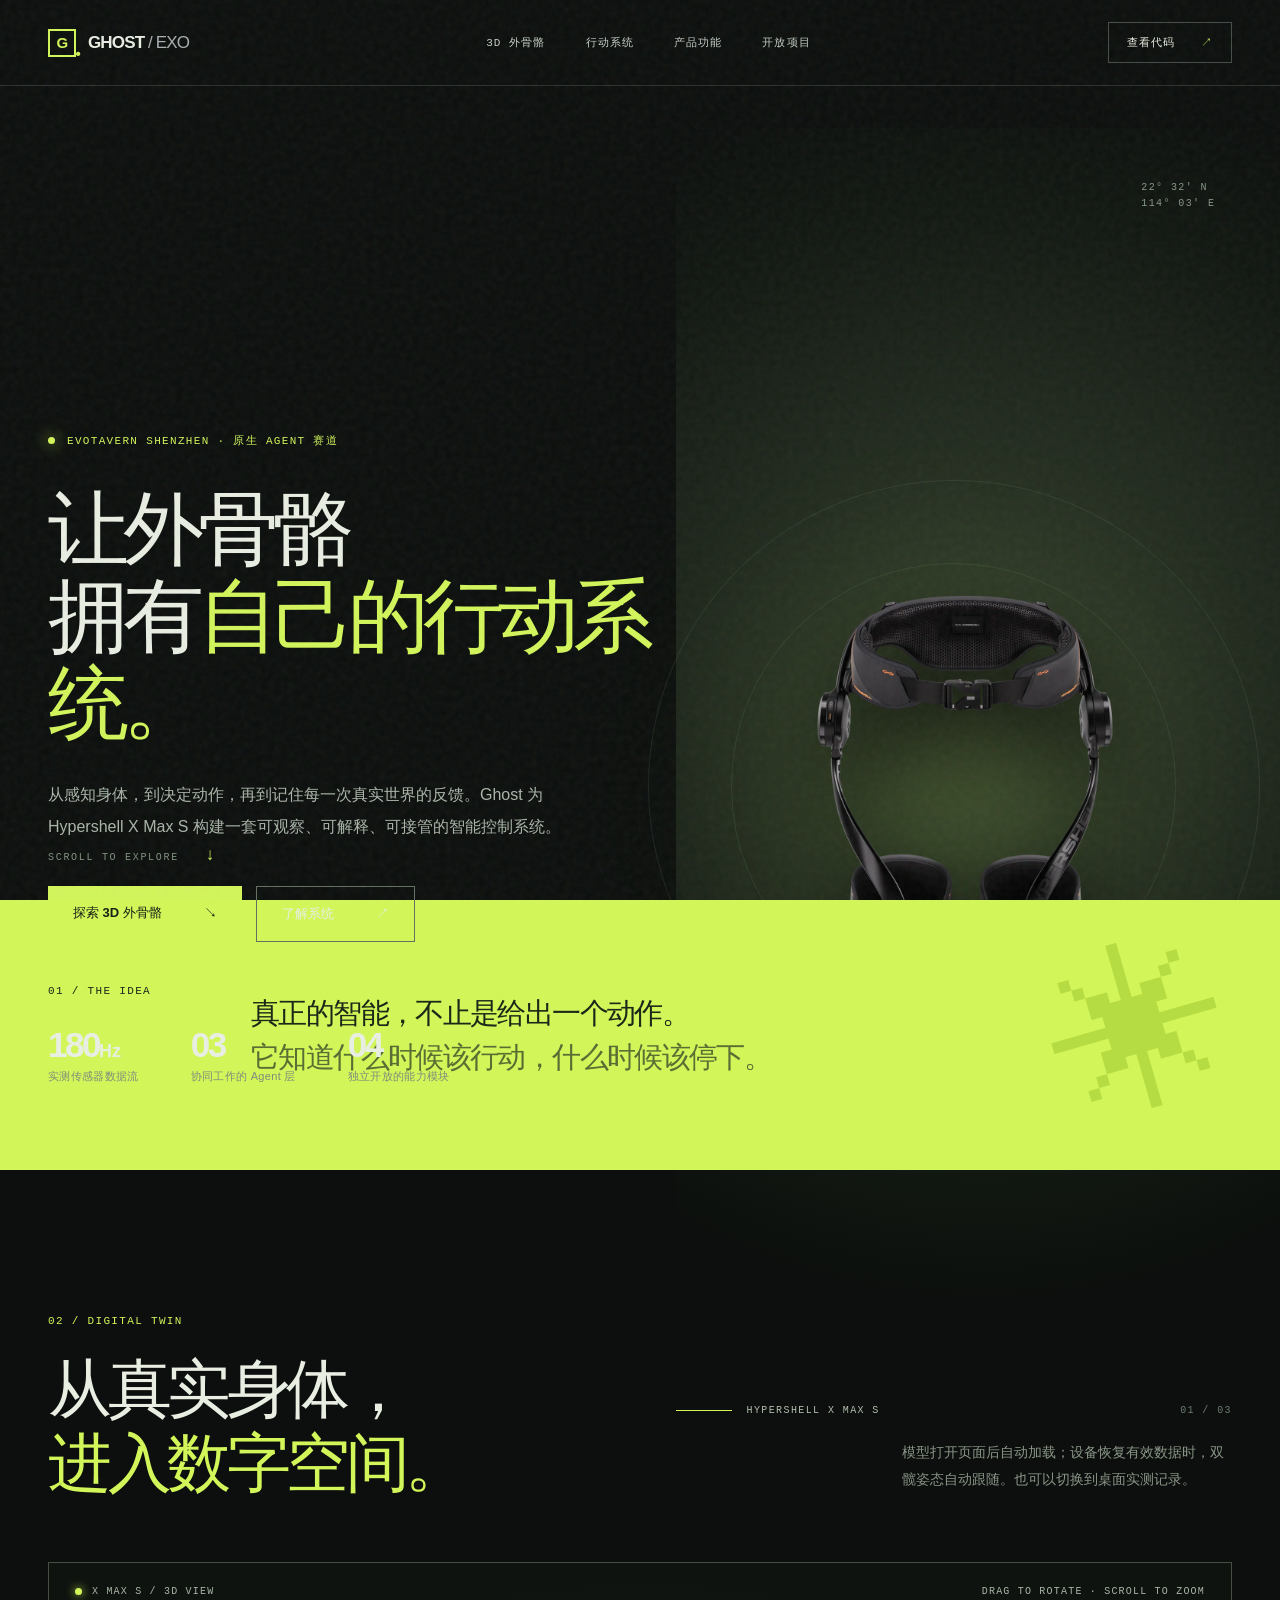
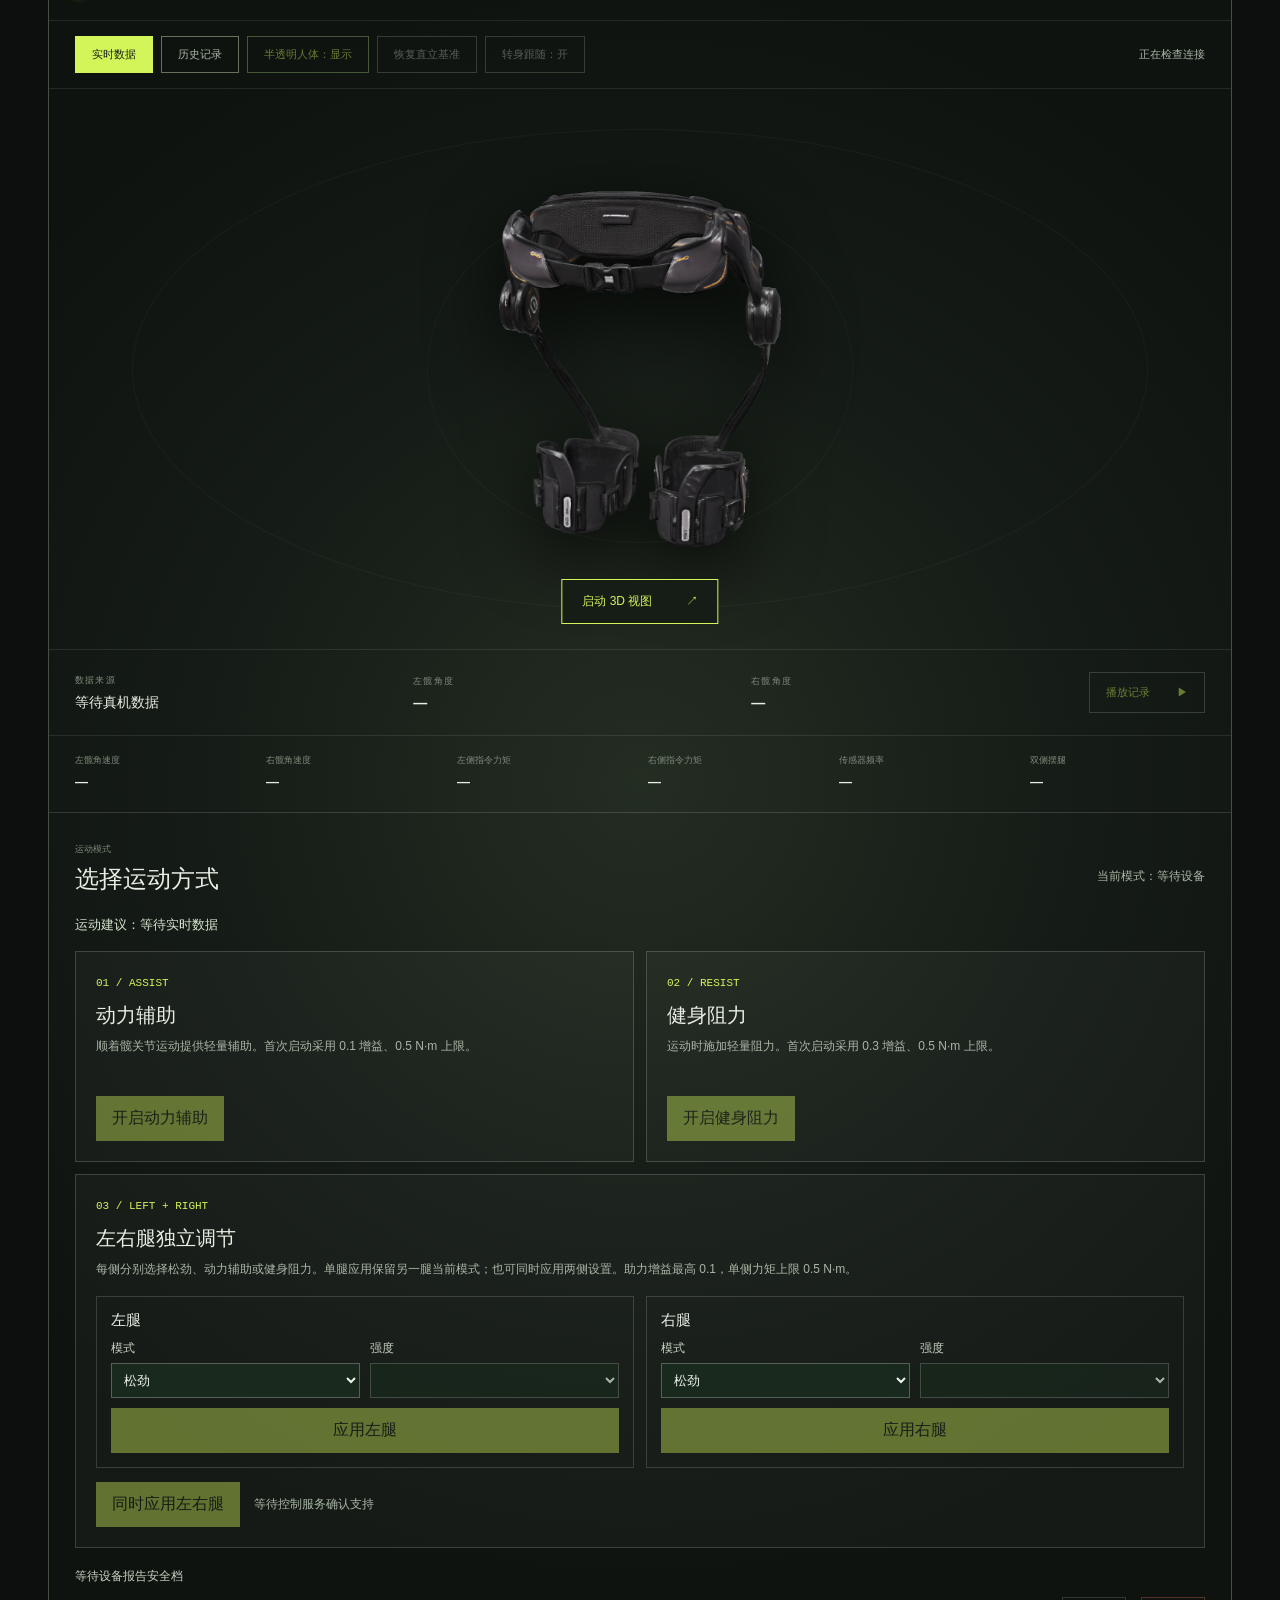
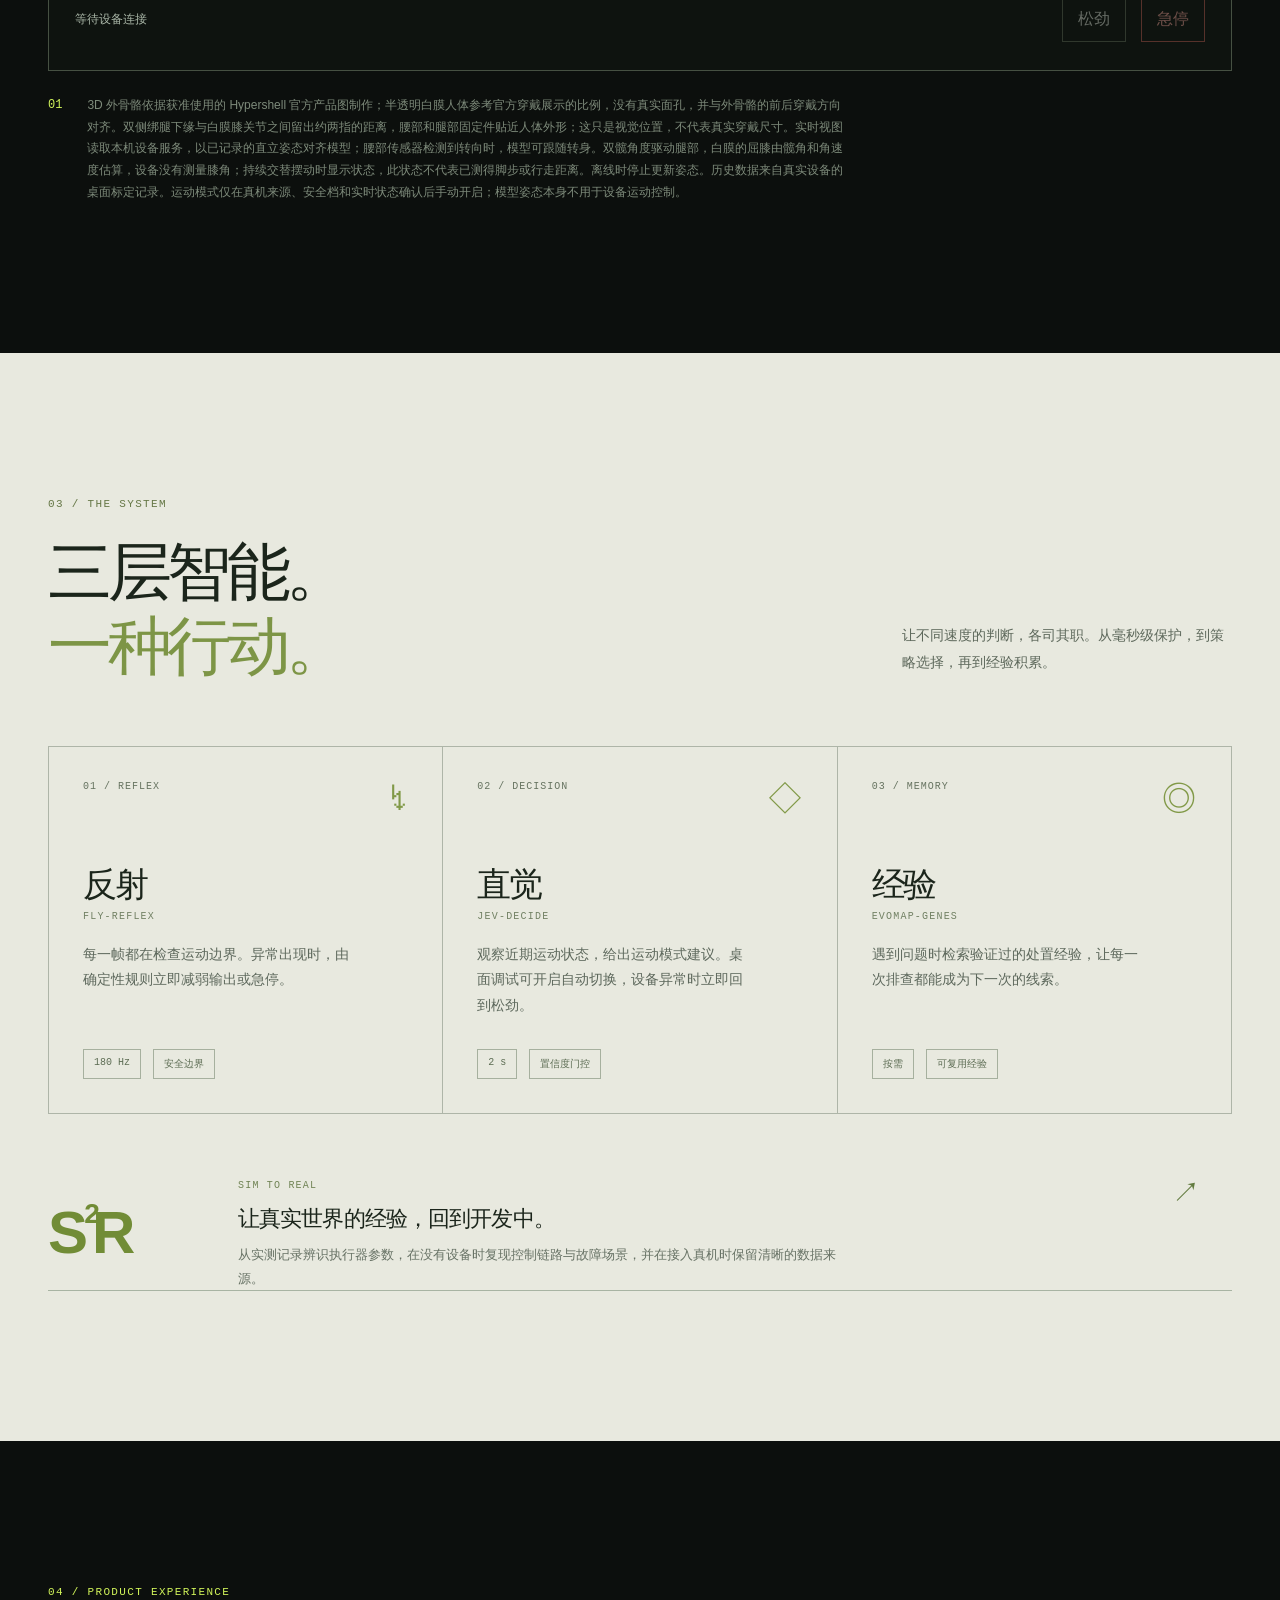
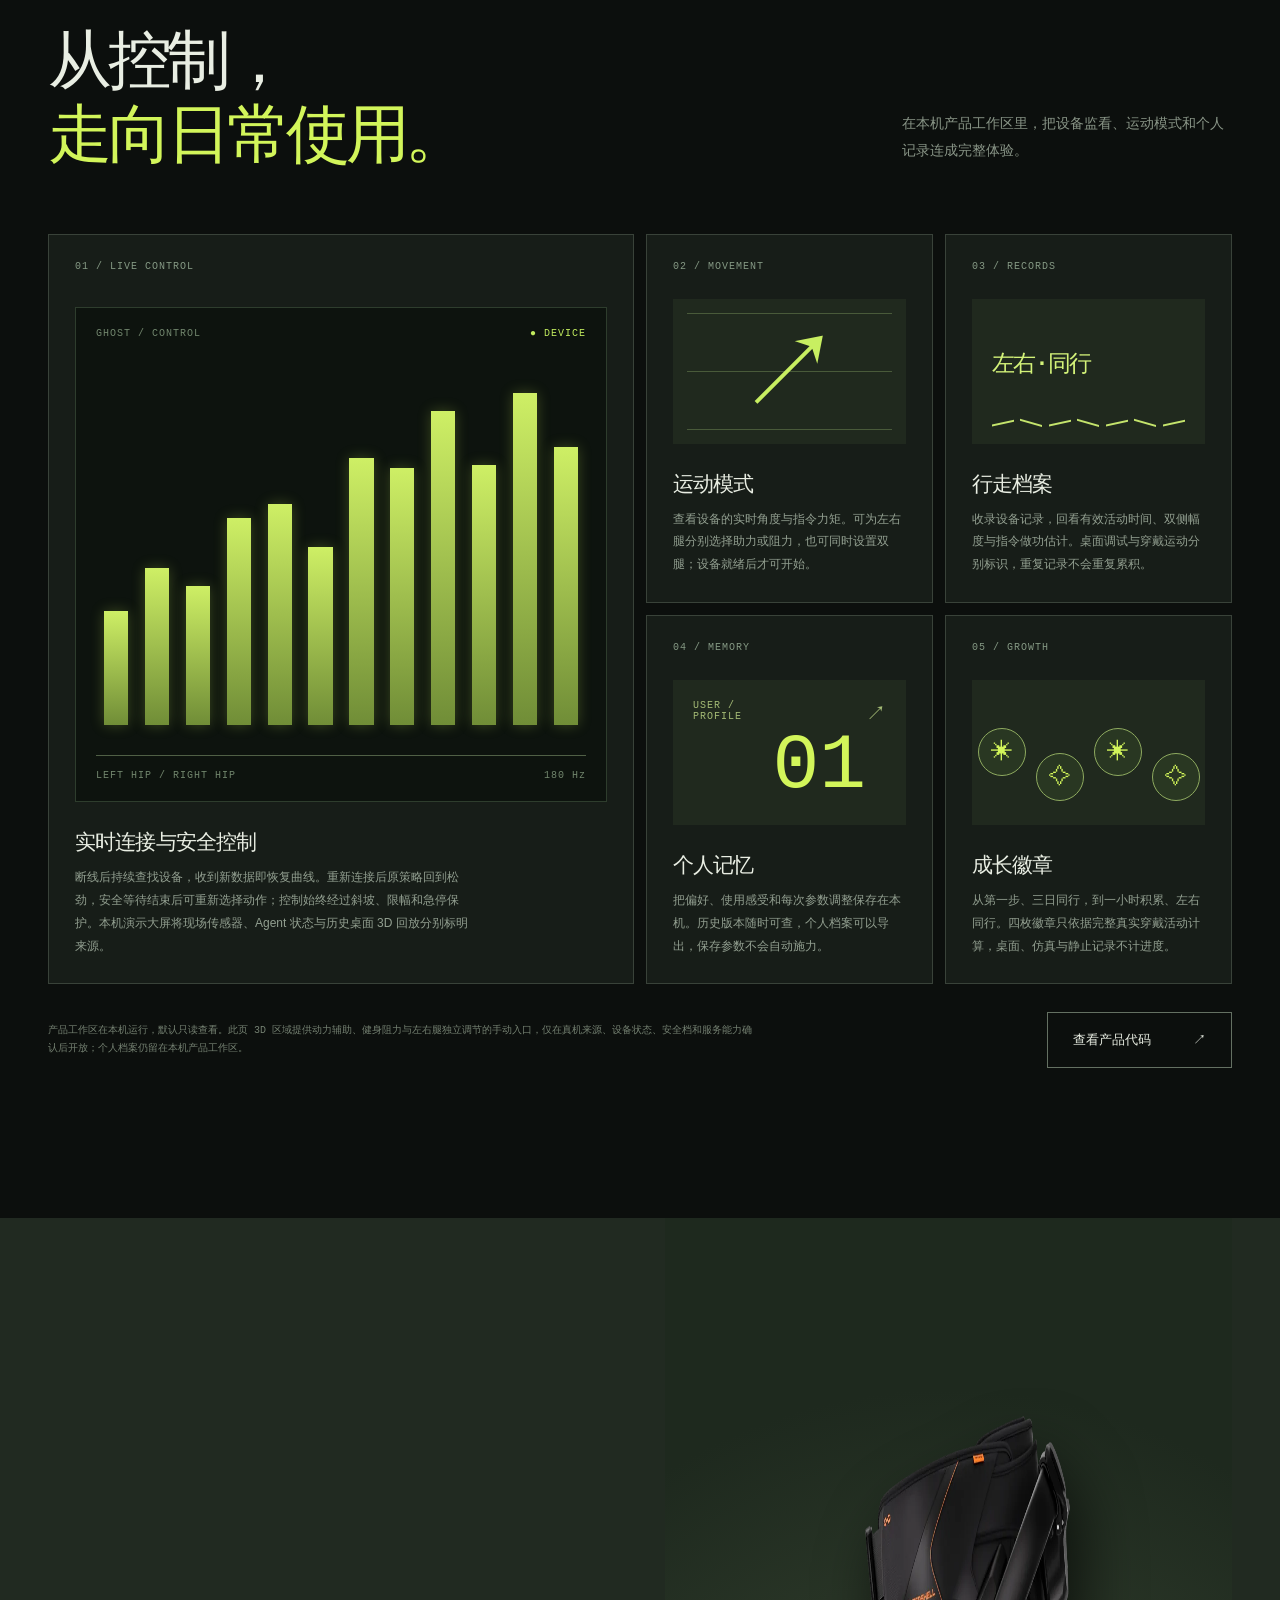
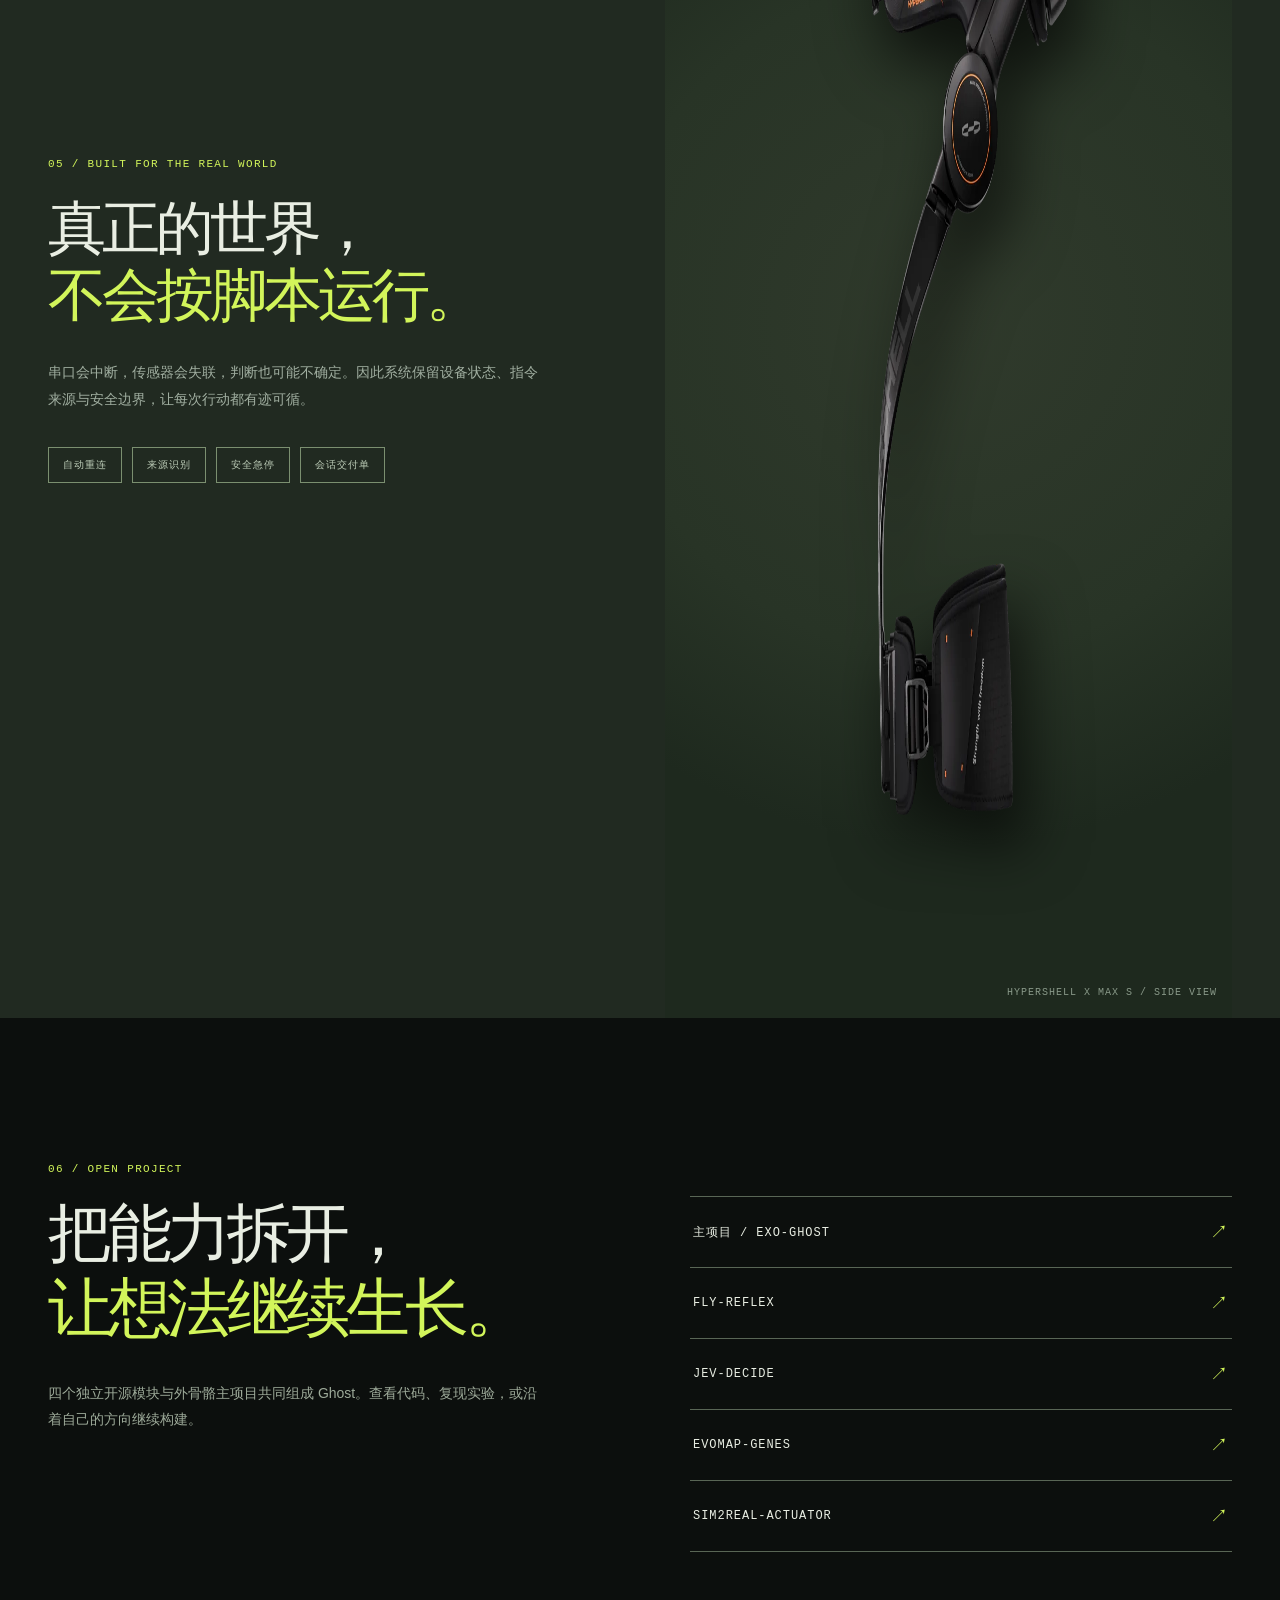
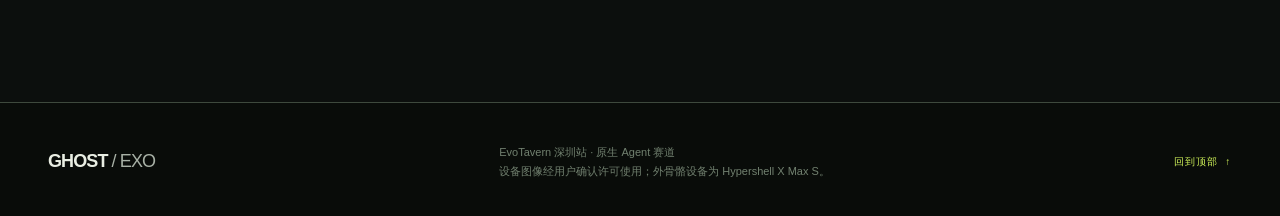
==== commit 706849f4: "Use action-time safety confirmation for bilateral controls" ====
--- a/site/index.html
+++ b/site/index.html
@@ -10,8 +10,8 @@
     />
     <title>Ghost / 外骨骼行动系统</title>
     <link rel="icon" href="assets/favicon.svg" type="image/svg+xml" />
-    <link rel="preload" as="image" href="assets/renders/exoskeleton-angle.webp" />
-    <link rel="stylesheet" href="styles.css?v=overview-20260923-3" />
+    <link rel="preload" as="image" href="assets/hypershell-front.webp" />
+    <link rel="stylesheet" href="styles.css" />
     <script type="importmap">
       {
         "imports": {
@@ -20,7 +20,7 @@
         }
       }
     </script>
-    <script type="module" src="app.js?v=overview-20260923"></script>
+    <script type="module" src="app.js"></script>
   </head>
   <body>
     <div class="grain" aria-hidden="true"></div>
@@ -30,9 +30,8 @@
         ><span>GHOST<span class="wordmark-light"> / EXO</span></span></a
       >
       <nav aria-label="页面导航">
-        <a href="#explore">演示入口</a><a href="#twin">3D 外骨骼</a
-        ><a href="#system">行动系统</a><a href="#product">产品功能</a
-        ><a href="#open">开放项目</a>
+        <a href="#twin">3D 外骨骼</a><a href="#system">行动系统</a
+        ><a href="#product">产品功能</a><a href="#open">开放项目</a>
       </nav>
       <a
         class="header-cta"
@@ -51,99 +50,72 @@
             赛道
           </div>
           <h1>
-            让外骨骼<br /><span>学会判断，</span><br />安全行动。
+            让外骨骼<br />拥有<span
+              >自己的<br class="mobile-break" />行动系统。</span
+            >
           </h1>
           <p class="hero-lede">
-            Ghost 将实时感知、策略判断与经验记忆接入 Hypershell X Max S。
-            从下方入口直接查看 3D、产品工作区和独立演示。
+            从感知身体，到决定动作，再到记住每一次真实世界的反馈。Ghost 为
+            Hypershell X Max S 构建一套可观察、可解释、可接管的智能控制系统。
           </p>
           <div class="hero-actions">
-            <a class="button button-primary" href="#explore"
-              >查看演示入口 <span aria-hidden="true">↘</span></a
+            <a class="button button-primary" href="#twin"
+              >探索 3D 外骨骼 <span aria-hidden="true">↘</span></a
             ><a class="button button-ghost" href="#system"
-              >了解行动系统 <span aria-hidden="true">↗</span></a
+              >了解系统 <span aria-hidden="true">↗</span></a
             >
+          </div>
+          <div class="hero-facts">
+            <div>
+              <strong>180<span>Hz</span></strong
+              ><small>实测传感器数据流</small>
+            </div>
+            <div><strong>03</strong><small>协同工作的 Agent 层</small></div>
+            <div><strong>04</strong><small>独立开放的能力模块</small></div>
           </div>
         </div>
         <div
           class="hero-stage"
-          aria-label="Ghost 项目外骨骼 3D 模型渲染图"
+          aria-label="Hypershell X Max S 外骨骼官方产品图"
         >
+          <div class="hero-orbit orbit-a"></div>
+          <div class="hero-orbit orbit-b"></div>
+          <div class="hero-halo"></div>
           <img
-            src="assets/renders/exoskeleton-angle.webp"
-            alt="Ghost 项目外骨骼 3D 模型的斜侧视图"
-            width="1200"
-            height="1200"
+            src="assets/hypershell-front.webp"
+            alt="Hypershell X Max S 外骨骼正面"
+            width="1400"
+            height="1400"
           />
-          <div class="hero-stage-label">GHOST / 3D MODEL</div>
-        </div>
-      </section>
-
-      <section class="explore-section" id="explore" aria-labelledby="explore-heading">
-        <div class="section-shell">
-          <div class="explore-heading">
-            <div>
-              <span class="section-kicker">01 / EXPLORE</span>
-              <h2 id="explore-heading">从这里开始看。</h2>
-            </div>
-            <p>选择一个入口。实时画面依赖设备连接；仿真和历史回放可以独立查看。</p>
-          </div>
-          <div class="explore-grid">
-            <a class="explore-link" href="http://localhost:8001/twin.html" target="_blank" rel="noopener noreferrer">
-              <span class="explore-index">01 / 3D</span><h3>数字孪生</h3>
-              <p>电脑仿真、桌面实测回放，以及设备连通时的实时姿态。</p><span class="explore-arrow" aria-hidden="true">↗</span>
-            </a>
-            <a class="explore-link" href="http://127.0.0.1:8110/" target="_blank" rel="noopener noreferrer">
-              <span class="explore-index">02 / PRODUCT</span><h3>我的行走</h3>
-              <p>运动模式、行走档案、个人记忆、成长徽章与眼镜照片。</p><span class="explore-arrow" aria-hidden="true">↗</span>
-            </a>
-            <a class="explore-link" href="http://127.0.0.1:8792/" target="_blank" rel="noopener noreferrer">
-              <span class="explore-index">03 / REFLEX</span><h3>果蝇逃逸回路</h3>
-              <p>使用连接组数据演示离线神经回路，不连接外骨骼。</p><span class="explore-arrow" aria-hidden="true">↗</span>
-            </a>
-            <a class="explore-link" href="http://127.0.0.1:8000/" target="_blank" rel="noopener noreferrer">
-              <span class="explore-index">04 / DEVICE</span><h3>设备监视器</h3>
-              <p>查看真机服务状态与实时曲线；需要设备服务运行。</p><span class="explore-arrow" aria-hidden="true">↗</span>
-            </a>
-          </div>
-        </div>
-      </section>
-
-      <section class="object-section" aria-labelledby="object-heading">
-        <div class="section-shell">
-          <div class="object-heading">
-            <div>
-              <span class="section-kicker">02 / FORM & FUNCTION</span>
-              <h2 id="object-heading">从每个角度，<br /><span>看见行动的形状。</span></h2>
-            </div>
-            <p>从结构细节到贴身形态，近距离观察每一处设计。向下拖动模型，换个角度继续探索。</p>
-          </div>
-          <div class="object-grid">
-            <figure class="object-shot object-shot-back">
-              <img src="assets/renders/exoskeleton-front.webp" alt="Ghost 项目外骨骼模型的侧视角" width="1200" height="1200" loading="lazy" />
-              <figcaption><span>01 / EXOSKELETON</span><strong>外骨骼结构</strong></figcaption>
-            </figure>
-            <figure class="object-shot object-shot-side">
-              <img src="assets/renders/human-angle.webp" alt="Ghost 项目的无五官白膜人体 3D 模型" width="1200" height="1200" loading="lazy" />
-              <figcaption><span>02 / HUMAN FORM</span><strong>白膜人体</strong></figcaption>
-            </figure>
-            <a class="object-model" href="#twin">
-              <img src="assets/renders/exoskeleton-rear.webp" alt="Ghost 项目外骨骼模型的另一视角" width="1200" height="1200" loading="lazy" />
-              <span><small>03 / 3D MODEL</small><strong>旋转查看外骨骼与人体</strong></span>
-              <b aria-hidden="true">↗</b>
-            </a>
-          </div>
+          <div class="hero-stage-label">
+            <span class="label-line"></span> HYPERSHELL X MAX S
+            <span class="label-number">01 / 03</span>
+          </div>
+          <div class="hero-coordinate">22° 32′ N<br />114° 03′ E</div>
+        </div>
+        <div class="hero-scroll">SCROLL TO EXPLORE <span>↓</span></div>
+      </section>
+
+      <section class="intro-band">
+        <div class="section-shell intro-inner">
+          <span class="mono">01 / THE IDEA</span>
+          <p>
+            真正的智能，不止是给出一个动作。<br /><em
+              >它知道什么时候该行动，什么时候该停下。</em
+            >
+          </p>
+          <span class="asterisk" aria-hidden="true">✳</span>
         </div>
       </section>
 
       <section class="twin-section section-shell" id="twin">
         <div class="section-heading">
           <div>
-            <span class="section-kicker">03 / DIGITAL TWIN</span>
+            <span class="section-kicker">02 / DIGITAL TWIN</span>
             <h2>从真实身体，<br /><span>进入数字空间。</span></h2>
           </div>
           <p>
-            转动模型，观察外骨骼的结构。连接时查看双髋实时姿态和数据；也可以切换到桌面实测记录。
+            模型打开页面后自动加载；设备恢复有效数据时，双髋姿态自动跟随。也可以切换到桌面实测记录。
           </p>
         </div>
         <div class="twin-frame">
@@ -155,7 +127,7 @@
             <button type="button" id="mode-live" class="active" aria-pressed="true">实时数据</button>
             <button type="button" id="mode-replay" aria-pressed="false">历史记录</button>
             <button type="button" id="human-toggle" aria-pressed="true" disabled>半透明人体：显示</button>
-            <button type="button" id="align-pose" title="以当前双髋角度作为模型的对齐姿态" disabled>对齐当前姿态</button>
+            <button type="button" id="align-pose" title="恢复已记录的直立姿态基准" disabled>恢复直立基准</button>
             <button type="button" id="turn-toggle" aria-pressed="true" title="根据腰部传感器的短时转向变化旋转模型" disabled>转身跟随：开</button>
             <span id="device-state" role="status">正在检查连接</span>
           </div>
@@ -167,7 +139,7 @@
               width="488"
               height="488"
             /><button class="load-model" id="load-model" type="button">
-              正在准备 3D 视图 <span>↗</span>
+              启动 3D 视图 <span>↗</span>
             </button>
             <p class="twin-error" id="twin-error" role="status" hidden></p>
           </div>
@@ -196,11 +168,12 @@
             <div><span class="small-label">传感器频率</span><strong id="frame-rate">—</strong></div>
             <div><span class="small-label">双侧摆腿</span><strong id="gait-state">—</strong></div>
           </div>
-          <div class="twin-control" aria-label="外骨骼运动模式">
+            <div class="twin-control" aria-label="外骨骼运动模式">
             <div class="twin-control-heading">
               <div><span class="small-label">运动模式</span><h3>选择运动方式</h3></div>
               <span id="control-current" role="status">当前模式：等待设备</span>
             </div>
+            <p id="ai-advice" role="status">运动建议：等待实时数据</p>
             <div class="twin-control-grid">
               <div class="twin-control-card">
                 <span>01 / ASSIST</span><h4>动力辅助</h4>
@@ -211,6 +184,37 @@
                 <span>02 / RESIST</span><h4>健身阻力</h4>
                 <p>运动时施加轻量阻力。首次启动采用 0.3 增益、0.5 N·m 上限。</p>
                 <button id="start-resist" type="button" disabled>开启健身阻力</button>
+              </div>
+              <div class="twin-control-card" id="legacy-split-resist" hidden>
+                <span>03 / BALANCE</span><h4>左右独立阻力</h4>
+                <p>分别设置双腿阻力，单侧力矩仍限制在 0.5 N·m 以内。</p>
+                <div class="split-resist-inputs">
+                  <label>左腿 <select id="left-resist-gain"><option value="0">关闭</option><option value="0.1">轻</option><option value="0.2">较轻</option><option value="0.3" selected>标准</option><option value="0.5">较强</option></select></label>
+                  <label>右腿 <select id="right-resist-gain"><option value="0">关闭</option><option value="0.1">轻</option><option value="0.2">较轻</option><option value="0.3" selected>标准</option><option value="0.5">较强</option></select></label>
+                </div>
+                <button id="start-split-resist" type="button" disabled>开启独立阻力</button>
+              </div>
+              <div class="twin-control-card bilateral-card">
+                <span>03 / LEFT + RIGHT</span><h4>左右腿独立调节</h4>
+                <p>每侧分别选择松劲、动力辅助或健身阻力。单腿应用保留另一腿当前模式；也可同时应用两侧设置。助力增益最高 0.1，单侧力矩上限 0.5 N·m。</p>
+                <div class="bilateral-legs">
+                  <div class="bilateral-leg">
+                    <strong>左腿</strong>
+                    <label>模式 <select id="left-leg-mode"><option value="zero">松劲</option><option value="assist">动力辅助</option><option value="resist">健身阻力</option></select></label>
+                    <label>强度 <select id="left-leg-gain" disabled></select></label>
+                    <button id="apply-left-leg" type="button" disabled>应用左腿</button>
+                  </div>
+                  <div class="bilateral-leg">
+                    <strong>右腿</strong>
+                    <label>模式 <select id="right-leg-mode"><option value="zero">松劲</option><option value="assist">动力辅助</option><option value="resist">健身阻力</option></select></label>
+                    <label>强度 <select id="right-leg-gain" disabled></select></label>
+                    <button id="apply-right-leg" type="button" disabled>应用右腿</button>
+                  </div>
+                </div>
+                <div class="bilateral-actions">
+                  <button id="apply-both-legs" type="button" disabled>同时应用左右腿</button>
+                  <span id="bilateral-availability" role="status">等待控制服务确认支持</span>
+                </div>
               </div>
             </div>
             <p class="control-profile" id="control-profile" role="status">等待设备报告安全档</p>
@@ -228,20 +232,19 @@
             </dialog>
           </div>
         </div>
-        <p class="twin-summary">实时姿态来自设备；历史回放来自桌面标定记录。白膜屈膝是视觉估算。</p>
-        <details class="twin-caption">
-          <summary>查看模型与数据来源说明</summary>
+        <div class="twin-caption">
+          <span>01</span>
           <p>
-            这里展示的是项目自制的外骨骼与白膜人体 3D 模型，外观为视觉近似，不是设备工程模型或真人扫描。双侧绑腿下缘与白膜膝关节之间留出约两指的距离，腰部和腿部固定件贴近人体外形；这只是视觉位置，不代表真实穿戴尺寸。实时视图读取本机设备服务，以首次有效角度对齐模型，也可手动重新对齐；腰部传感器检测到转向时，模型可跟随转身。双髋角度驱动腿部，白膜的屈膝由髋角和角速度估算，设备没有测量膝角；持续交替摆动时显示状态，此状态不代表已测得脚步或行走距离。离线时停止更新姿态。历史数据来自真实设备的桌面标定记录。运动模式仅在真机来源、安全档和实时状态确认后手动开启；模型姿态本身不用于设备运动控制。
-          </p>
-        </details>
+            3D 外骨骼依据获准使用的 Hypershell 官方产品图制作；半透明白膜人体参考官方穿戴展示的比例，没有真实面孔，并与外骨骼的前后穿戴方向对齐。双侧绑腿下缘与白膜膝关节之间留出约两指的距离，腰部和腿部固定件贴近人体外形；这只是视觉位置，不代表真实穿戴尺寸。实时视图读取本机设备服务，以已记录的直立姿态对齐模型；腰部传感器检测到转向时，模型可跟随转身。双髋角度驱动腿部，白膜的屈膝由髋角和角速度估算，设备没有测量膝角；持续交替摆动时显示状态，此状态不代表已测得脚步或行走距离。离线时停止更新姿态。历史数据来自真实设备的桌面标定记录。运动模式仅在真机来源、安全档和实时状态确认后手动开启；模型姿态本身不用于设备运动控制。
+          </p>
+        </div>
       </section>
 
       <section class="system-section" id="system">
         <div class="section-shell">
           <div class="section-heading light">
             <div>
-              <span class="section-kicker">04 / THE SYSTEM</span>
+              <span class="section-kicker">03 / THE SYSTEM</span>
               <h2>三层智能。<br /><span>一种行动。</span></h2>
             </div>
             <p>
@@ -269,7 +272,7 @@
               <h3>直觉</h3>
               <p class="en-title">JEV-DECIDE</p>
               <p>
-                观察一段运动窗口，判断当前适合的策略；信心不够时，保持现状。
+                观察近期运动状态，给出运动模式建议。桌面调试可开启自动切换，设备异常时立即回到松劲。
               </p>
               <div class="layer-foot">
                 <span>2 s</span><span>置信度门控</span>
@@ -312,7 +315,7 @@
       <section class="product-section section-shell" id="product">
         <div class="section-heading">
           <div>
-            <span class="section-kicker">05 / PRODUCT EXPERIENCE</span>
+            <span class="section-kicker">04 / PRODUCT EXPERIENCE</span>
             <h2>从控制，<br /><span>走向日常使用。</span></h2>
           </div>
           <p>
@@ -322,18 +325,51 @@
         <div class="product-grid">
           <article class="product-card product-large">
             <div class="product-number">01 / LIVE CONTROL</div>
+            <div class="product-graphic dashboard-graphic" aria-hidden="true">
+              <div class="dash-top">
+                <span>GHOST / CONTROL</span
+                ><span class="dash-online">● DEVICE</span>
+              </div>
+              <div class="dash-bars">
+                <span style="height: 32%"></span
+                ><span style="height: 44%"></span
+                ><span style="height: 39%"></span
+                ><span style="height: 58%"></span
+                ><span style="height: 62%"></span
+                ><span style="height: 50%"></span
+                ><span style="height: 75%"></span
+                ><span style="height: 72%"></span
+                ><span style="height: 88%"></span
+                ><span style="height: 73%"></span
+                ><span style="height: 93%"></span
+                ><span style="height: 78%"></span>
+              </div>
+              <div class="dash-footer">
+                <span>LEFT HIP / RIGHT HIP</span><span>180 Hz</span>
+              </div>
+            </div>
             <h3>实时连接与安全控制</h3>
             <p>
-              串口自动发现与重连；设备就绪后恢复数据展示。助力、阻尼与保持策略始终经过斜坡、限幅和急停保护。
+              断线后持续查找设备，收到新数据即恢复曲线。重新连接后原策略回到松劲，安全等待结束后可重新选择动作；控制始终经过斜坡、限幅和急停保护。本机演示大屏将现场传感器、Agent 状态与历史桌面 3D 回放分别标明来源。
             </p>
           </article>
           <article class="product-card">
             <div class="product-number">02 / MOVEMENT</div>
+            <div class="mini-graphic">
+              <span class="mode-symbol">↗</span>
+              <div class="mode-tracks"><i></i><i></i><i></i></div>
+            </div>
             <h3>运动模式</h3>
-            <p>查看设备的实时角度与指令力矩。助力、锻炼预设由你手动选择，设备就绪后才可开始。</p>
+              <p>查看设备的实时角度与指令力矩。可为左右腿分别选择助力或阻力，也可同时设置双腿；设备就绪后才可开始。</p>
           </article>
           <article class="product-card">
             <div class="product-number">03 / RECORDS</div>
+            <div class="mini-graphic records-graphic">
+              <span>左右 · 同行</span>
+              <div class="record-trace">
+                <i></i><i></i><i></i><i></i><i></i><i></i><i></i>
+              </div>
+            </div>
             <h3>行走档案</h3>
             <p>
               收录设备记录，回看有效活动时间、双侧幅度与指令做功估计。桌面调试与穿戴运动分别标识，重复记录不会重复累积。
@@ -341,11 +377,17 @@
           </article>
           <article class="product-card">
             <div class="product-number">04 / MEMORY</div>
+            <div class="mini-graphic memory-graphic">
+              <span>USER / PROFILE</span><strong>01</strong><small>↗</small>
+            </div>
             <h3>个人记忆</h3>
             <p>把偏好、使用感受和每次参数调整保存在本机。历史版本随时可查，个人档案可以导出，保存参数不会自动施力。</p>
           </article>
           <article class="product-card">
             <div class="product-number">05 / GROWTH</div>
+            <div class="mini-graphic badge-graphic">
+              <span>✳</span><span>✧</span><span>✳</span><span>✧</span>
+            </div>
             <h3>成长徽章</h3>
             <p>
               从第一步、三日同行，到一小时积累、左右同行。四枚徽章只依据完整真实穿戴活动计算，桌面、仿真与静止记录不计进度。
@@ -354,7 +396,7 @@
         </div>
         <div class="product-actions">
           <p class="product-note">
-            产品工作区在本机运行，默认只读查看。此页 3D 区域提供动力辅助和健身阻力的手动入口，仅在真机来源、设备状态及安全档确认后开放；个人档案仍留在本机产品工作区。
+            产品工作区在本机运行，默认只读查看。此页 3D 区域提供动力辅助、健身阻力与左右腿独立调节的手动入口，仅在真机来源、设备状态、安全档和服务能力确认后开放；个人档案仍留在本机产品工作区。
           </p>
           <a class="button button-ghost" href="https://github.com/OwenZhao9/exo-ghost-hypershell/tree/integration/product-GPT" target="_blank" rel="noopener noreferrer">
             查看产品代码 <span aria-hidden="true">↗</span>
@@ -365,7 +407,7 @@
       <section class="hardware-section">
         <div class="section-shell hardware-inner">
           <div class="hardware-copy">
-            <span class="section-kicker">06 / BUILT FOR THE REAL WORLD</span>
+            <span class="section-kicker">05 / BUILT FOR THE REAL WORLD</span>
             <h2>真正的世界，<br /><span>不会按脚本运行。</span></h2>
             <p>
               串口会中断，传感器会失联，判断也可能不确定。因此系统保留设备状态、指令来源与安全边界，让每次行动都有迹可循。
@@ -377,18 +419,18 @@
           </div>
           <div class="hardware-photo">
             <img
-              src="assets/renders/exoskeleton-rear.webp"
-              alt="Ghost 项目外骨骼 3D 模型的另一视角"
+              src="assets/hypershell-side.webp"
+              alt="Hypershell X Max S 外骨骼侧面"
               loading="lazy"
-              width="1200"
-              height="1200"
-            /><span>GHOST / MODEL STUDY</span>
+              width="1400"
+              height="1400"
+            /><span>HYPERSHELL X MAX S / SIDE VIEW</span>
           </div>
         </div>
       </section>
 
       <section class="open-section section-shell" id="open">
-        <span class="section-kicker">07 / OPEN PROJECT</span>
+        <span class="section-kicker">06 / OPEN PROJECT</span>
         <div class="open-inner">
           <div>
             <h2>把能力拆开，<br /><span>让想法继续生长。</span></h2>
@@ -431,7 +473,10 @@
     <footer>
       <div class="section-shell footer-inner">
         <div class="footer-brand">GHOST<span> / EXO</span></div>
-        <p>EvoTavern 深圳站 · 原生 Agent 赛道</p>
+        <p>
+          EvoTavern 深圳站 · 原生 Agent 赛道<br />设备图像经用户确认许可使用；外骨骼设备为
+          Hypershell X Max S。
+        </p>
         <a href="#top">回到顶部 ↑</a>
       </div>
     </footer>
--- a/site/styles.css
+++ b/site/styles.css
@@ -612,11 +612,25 @@
 }
 .twin-control-heading h3 { margin: 7px 0 20px; font-size: 24px; }
 .twin-control-heading > span, .control-footer p { color: #a9b6a7; font-size: 12px; }
+#ai-advice { margin: 0 0 16px; color: #d6e6cf; font-size: 13px; line-height: 1.5; }
 .twin-control-grid { display: grid; grid-template-columns: repeat(2, minmax(0, 1fr)); gap: 12px; }
 .twin-control-card { border: 1px solid #ffffff2b; padding: 20px; background: #ffffff08; }
 .twin-control-card > span { color: var(--accent); font: 11px "DM Mono", monospace; }
 .twin-control-card h4 { margin: 12px 0 8px; font-size: 20px; }
 .twin-control-card p { min-height: 42px; margin: 0 0 17px; color: #a9b6a7; font-size: 12px; line-height: 1.6; }
+.split-resist-inputs { display: flex; flex-wrap: wrap; gap: 10px; margin-bottom: 14px; }
+.split-resist-inputs label { display: grid; gap: 5px; color: #c8d2c3; font-size: 12px; }
+.split-resist-inputs select { min-width: 96px; padding: 7px; color: #eef4eb; background: #19291d; border: 1px solid #ffffff42; }
+.bilateral-card { grid-column: 1 / -1; }
+.bilateral-card p { min-height: 0; }
+.bilateral-legs { display: grid; grid-template-columns: repeat(2, minmax(0, 1fr)); gap: 12px; }
+.bilateral-leg { display: grid; grid-template-columns: minmax(0, 1fr) minmax(0, 1fr); gap: 10px; align-items: end; padding: 14px; border: 1px solid #ffffff27; }
+.bilateral-leg strong { grid-column: 1 / -1; font-size: 15px; }
+.bilateral-leg label { display: grid; gap: 6px; color: #c8d2c3; font-size: 12px; }
+.bilateral-leg select { width: 100%; min-width: 0; padding: 8px; color: #eef4eb; background: #19291d; border: 1px solid #ffffff42; }
+.bilateral-leg button { grid-column: 1 / -1; }
+.bilateral-actions { display: flex; align-items: center; flex-wrap: wrap; gap: 14px; margin-top: 14px; }
+.bilateral-actions span { color: #a9b6a7; font-size: 12px; }
 .twin-control button { border: 1px solid var(--accent); background: var(--accent); color: #172015; padding: 11px 15px; cursor: pointer; }
 .twin-control button:disabled { opacity: .4; cursor: not-allowed; }
 .control-profile { margin: 20px 0 12px; color: #c8d2c3; font-size: 12px; }
@@ -1260,6 +1274,7 @@
   .twin-control-heading, .control-footer { flex-wrap: wrap; }
   .twin-control-grid { grid-template-columns: 1fr; }
   .twin-control-card p { min-height: 0; }
+  .bilateral-legs { grid-template-columns: 1fr; }
   .control-footer p { flex-basis: 100%; }
   .twin-caption {
     font-size: 10px;
@@ -1375,438 +1390,3 @@
     font-size: 26px;
   }
 }
-
-/* Overview: clear first screen, followed by direct entry points. */
-.site-header {
-  height: 72px;
-}
-.site-header nav {
-  gap: 25px;
-}
-.hero {
-  min-height: 660px;
-  height: auto;
-  grid-template-columns: minmax(0, 1fr) minmax(0, 0.92fr);
-  gap: 4vw;
-  padding-top: 72px;
-  align-items: center;
-}
-.hero-copy {
-  padding: 52px 0 62px;
-}
-.hero h1 {
-  max-width: 750px;
-  margin: 24px 0 20px;
-  font-size: clamp(54px, 5.1vw, 82px);
-  line-height: 1.14;
-}
-.hero-lede {
-  max-width: 570px;
-  font-size: 15px;
-  line-height: 1.8;
-}
-.hero-actions {
-  margin-top: 34px;
-}
-.hero-stage {
-  min-height: 550px;
-  overflow: hidden;
-}
-.hero-stage:before {
-  inset: 9% -7% 11% -7%;
-  background: radial-gradient(circle at 50% 50%, #2a3528, #182019 60%, transparent 80%);
-}
-.hero-stage img {
-  width: min(92%, 540px);
-  max-height: 530px;
-  transform: none;
-}
-.hero-stage-label {
-  bottom: 42px;
-  justify-content: flex-end;
-  letter-spacing: 0.1em;
-}
-.explore-section {
-  padding: 86px 0 100px;
-  background: #e8e9df;
-  color: #1b251b;
-  scroll-margin-top: 20px;
-}
-.explore-heading {
-  display: flex;
-  align-items: end;
-  justify-content: space-between;
-  gap: 32px;
-  margin-bottom: 34px;
-}
-.explore-heading .section-kicker {
-  color: #657746;
-}
-.explore-heading h2 {
-  margin-top: 14px;
-  font-size: clamp(36px, 3.8vw, 56px);
-  letter-spacing: -0.065em;
-}
-.explore-heading p {
-  max-width: 430px;
-  color: #596658;
-  font-size: 13px;
-  line-height: 1.75;
-}
-.explore-grid {
-  display: grid;
-  grid-template-columns: repeat(2, minmax(0, 1fr));
-  gap: 1px;
-  border: 1px solid #b6c0af;
-  background: #b6c0af;
-}
-.explore-link {
-  position: relative;
-  display: flex;
-  flex-direction: column;
-  min-height: 198px;
-  padding: 28px 32px;
-  background: #f4f5ea;
-  transition: background 0.2s;
-}
-.explore-link:hover,
-.explore-link:focus-visible {
-  background: #e0e9ca;
-}
-.explore-index {
-  color: #66765b;
-  font: 10px "DM Mono", "SFMono-Regular", monospace;
-  letter-spacing: 0.08em;
-}
-.explore-link h3 {
-  margin-top: 20px;
-  font-size: 24px;
-  letter-spacing: -0.045em;
-}
-.explore-link p {
-  max-width: 450px;
-  margin-top: 8px;
-  color: #596658;
-  font-size: 13px;
-  line-height: 1.7;
-}
-.explore-arrow {
-  position: absolute;
-  top: 26px;
-  right: 32px;
-  font-size: 22px;
-}
-.object-section {
-  padding: 108px 0 116px;
-  background: #101713;
-}
-.object-heading {
-  display: flex;
-  align-items: end;
-  justify-content: space-between;
-  gap: 40px;
-  margin-bottom: 42px;
-}
-.object-heading h2 {
-  margin-top: 18px;
-  font-size: clamp(42px, 4.6vw, 70px);
-  line-height: 1.1;
-  letter-spacing: -0.065em;
-}
-.object-heading h2 span {
-  color: #a9be9b;
-}
-.object-heading p {
-  max-width: 370px;
-  color: #a2b1a5;
-  font-size: 13px;
-  line-height: 1.85;
-}
-.object-grid {
-  display: grid;
-  grid-template-columns: minmax(0, 1.34fr) minmax(0, 1fr);
-  grid-template-rows: repeat(2, 300px);
-  gap: 14px;
-}
-.object-shot,
-.object-model {
-  min-width: 0;
-  overflow: hidden;
-  position: relative;
-  margin: 0;
-  border: 1px solid #39453b;
-  background: radial-gradient(circle at 52% 42%, #334039 0, #1e2923 48%, #141c17 100%);
-}
-.object-shot-back {
-  grid-row: span 2;
-}
-.object-shot img,
-.object-model img {
-  position: absolute;
-  width: 100%;
-  height: 100%;
-  object-fit: contain;
-  transition: transform 0.55s ease;
-}
-.object-shot:hover img,
-.object-model:hover img {
-  transform: scale(1.06);
-}
-.object-shot-back img {
-  inset: 1% 0 0;
-  height: 92%;
-}
-.object-shot-side {
-  background: radial-gradient(circle at 48% 45%, #4c5b55 0, #26352f 55%, #17221c 100%);
-}
-.object-shot-side img {
-  width: 76%;
-  left: 12%;
-  top: 1%;
-  height: 94%;
-}
-.object-model {
-  display: block;
-  background: radial-gradient(circle at 60% 44%, #3c402d 0, #242b23 52%, #161c17 100%);
-}
-.object-model img {
-  width: 72%;
-  left: 14%;
-  top: -15%;
-  height: 108%;
-}
-.object-shot::after,
-.object-model::after {
-  content: "";
-  position: absolute;
-  inset: 55% 0 0;
-  background: linear-gradient(transparent, #111811bb);
-  pointer-events: none;
-}
-.object-shot figcaption,
-.object-model span {
-  position: absolute;
-  z-index: 1;
-  left: 28px;
-  bottom: 26px;
-  display: flex;
-  flex-direction: column;
-  gap: 7px;
-}
-.object-shot figcaption span,
-.object-model small {
-  color: #c8d8bf;
-  font: 10px "DM Mono", "SFMono-Regular", monospace;
-  letter-spacing: 0.15em;
-}
-.object-shot figcaption strong,
-.object-model strong {
-  color: #fff;
-  font-size: 23px;
-  font-weight: 700;
-  letter-spacing: -0.04em;
-}
-.object-model b {
-  position: absolute;
-  z-index: 1;
-  right: 26px;
-  bottom: 24px;
-  font-size: 24px;
-  font-weight: 400;
-}
-.object-model:focus-visible {
-  outline: 2px solid var(--accent);
-  outline-offset: 4px;
-}
-.twin-section,
-.product-section,
-.open-section {
-  padding-top: 100px;
-  padding-bottom: 110px;
-}
-.system-section {
-  padding-top: 100px;
-  padding-bottom: 110px;
-}
-.twin-summary {
-  margin-top: 25px;
-  color: #aab9a4;
-  font-size: 13px;
-  line-height: 1.7;
-}
-.twin-caption {
-  display: block;
-  max-width: 950px;
-  margin-top: 8px;
-  font-size: 12px;
-}
-.twin-caption summary {
-  width: fit-content;
-  color: #b9d59f;
-  cursor: pointer;
-  padding: 10px 0;
-}
-.twin-caption p {
-  margin-top: 10px;
-}
-.product-grid {
-  grid-template-columns: repeat(2, minmax(0, 1fr));
-  gap: 1px;
-  border: 1px solid #394239;
-  background: #394239;
-}
-.product-card,
-.product-large {
-  grid-column: auto;
-  grid-row: auto;
-  min-height: 205px;
-  padding: 28px 32px;
-  border: 0;
-  background: #171d18;
-  transform: none;
-}
-.product-card:hover {
-  transform: none;
-  background: #1d261d;
-}
-.product-large {
-  grid-column: span 2;
-  min-height: 190px;
-  background: #222e20;
-}
-.product-card h3 {
-  margin: 26px 0 9px;
-  font-size: 24px;
-}
-.product-card p {
-  max-width: 560px;
-  font-size: 13px;
-  line-height: 1.75;
-}
-.product-actions .product-note {
-  max-width: 850px;
-  font-size: 12px;
-}
-a:focus-visible,
-button:focus-visible,
-summary:focus-visible {
-  outline: 2px solid var(--accent);
-  outline-offset: 4px;
-}
-@media (max-width: 1100px) {
-  .object-grid {
-    grid-template-rows: repeat(2, 250px);
-  }
-  .hero {
-    min-height: 610px;
-  }
-  .hero h1 {
-    font-size: clamp(50px, 5.6vw, 70px);
-  }
-  .hero-stage {
-    min-height: 500px;
-  }
-}
-@media (max-width: 720px) {
-  .object-section {
-    padding: 74px 0 80px;
-  }
-  .object-heading {
-    display: block;
-    margin-bottom: 26px;
-  }
-  .object-heading p {
-    margin-top: 16px;
-  }
-  .object-grid {
-    grid-template-columns: 1fr;
-    grid-template-rows: 420px 310px 310px;
-    gap: 10px;
-  }
-  .object-shot-back {
-    grid-row: auto;
-  }
-  .object-shot figcaption,
-  .object-model span {
-    left: 22px;
-    bottom: 20px;
-  }
-  .object-shot figcaption strong,
-  .object-model strong {
-    font-size: 21px;
-  }
-  .site-header {
-    height: 68px;
-  }
-  .hero {
-    min-height: 0;
-    padding-top: 68px;
-    gap: 0;
-  }
-  .hero-copy {
-    padding: 54px 0 18px;
-  }
-  .hero h1 {
-    font-size: clamp(43px, 10vw, 60px);
-    margin: 20px 0 18px;
-  }
-  .hero-lede {
-    font-size: 13px;
-  }
-  .hero-actions {
-    margin-top: 24px;
-  }
-  .hero-stage {
-    min-height: 300px;
-  }
-  .hero-stage img {
-    height: 290px;
-    max-height: none;
-  }
-  .hero-stage-label {
-    bottom: 10px;
-  }
-  .explore-section {
-    padding: 64px 0 70px;
-  }
-  .explore-heading {
-    display: block;
-  }
-  .explore-heading p {
-    margin-top: 12px;
-  }
-  .explore-grid {
-    grid-template-columns: 1fr;
-  }
-  .explore-link {
-    min-height: 162px;
-    padding: 22px;
-  }
-  .explore-link h3 {
-    margin-top: 16px;
-    font-size: 22px;
-  }
-  .explore-arrow {
-    top: 20px;
-    right: 22px;
-  }
-  .twin-section,
-  .product-section,
-  .open-section,
-  .system-section {
-    padding-top: 74px;
-    padding-bottom: 80px;
-  }
-  .product-grid {
-    grid-template-columns: 1fr;
-  }
-  .product-card,
-  .product-large {
-    grid-column: auto;
-    min-height: 0;
-    padding: 24px;
-  }
-  .product-card h3 {
-    margin-top: 17px;
-  }
-}
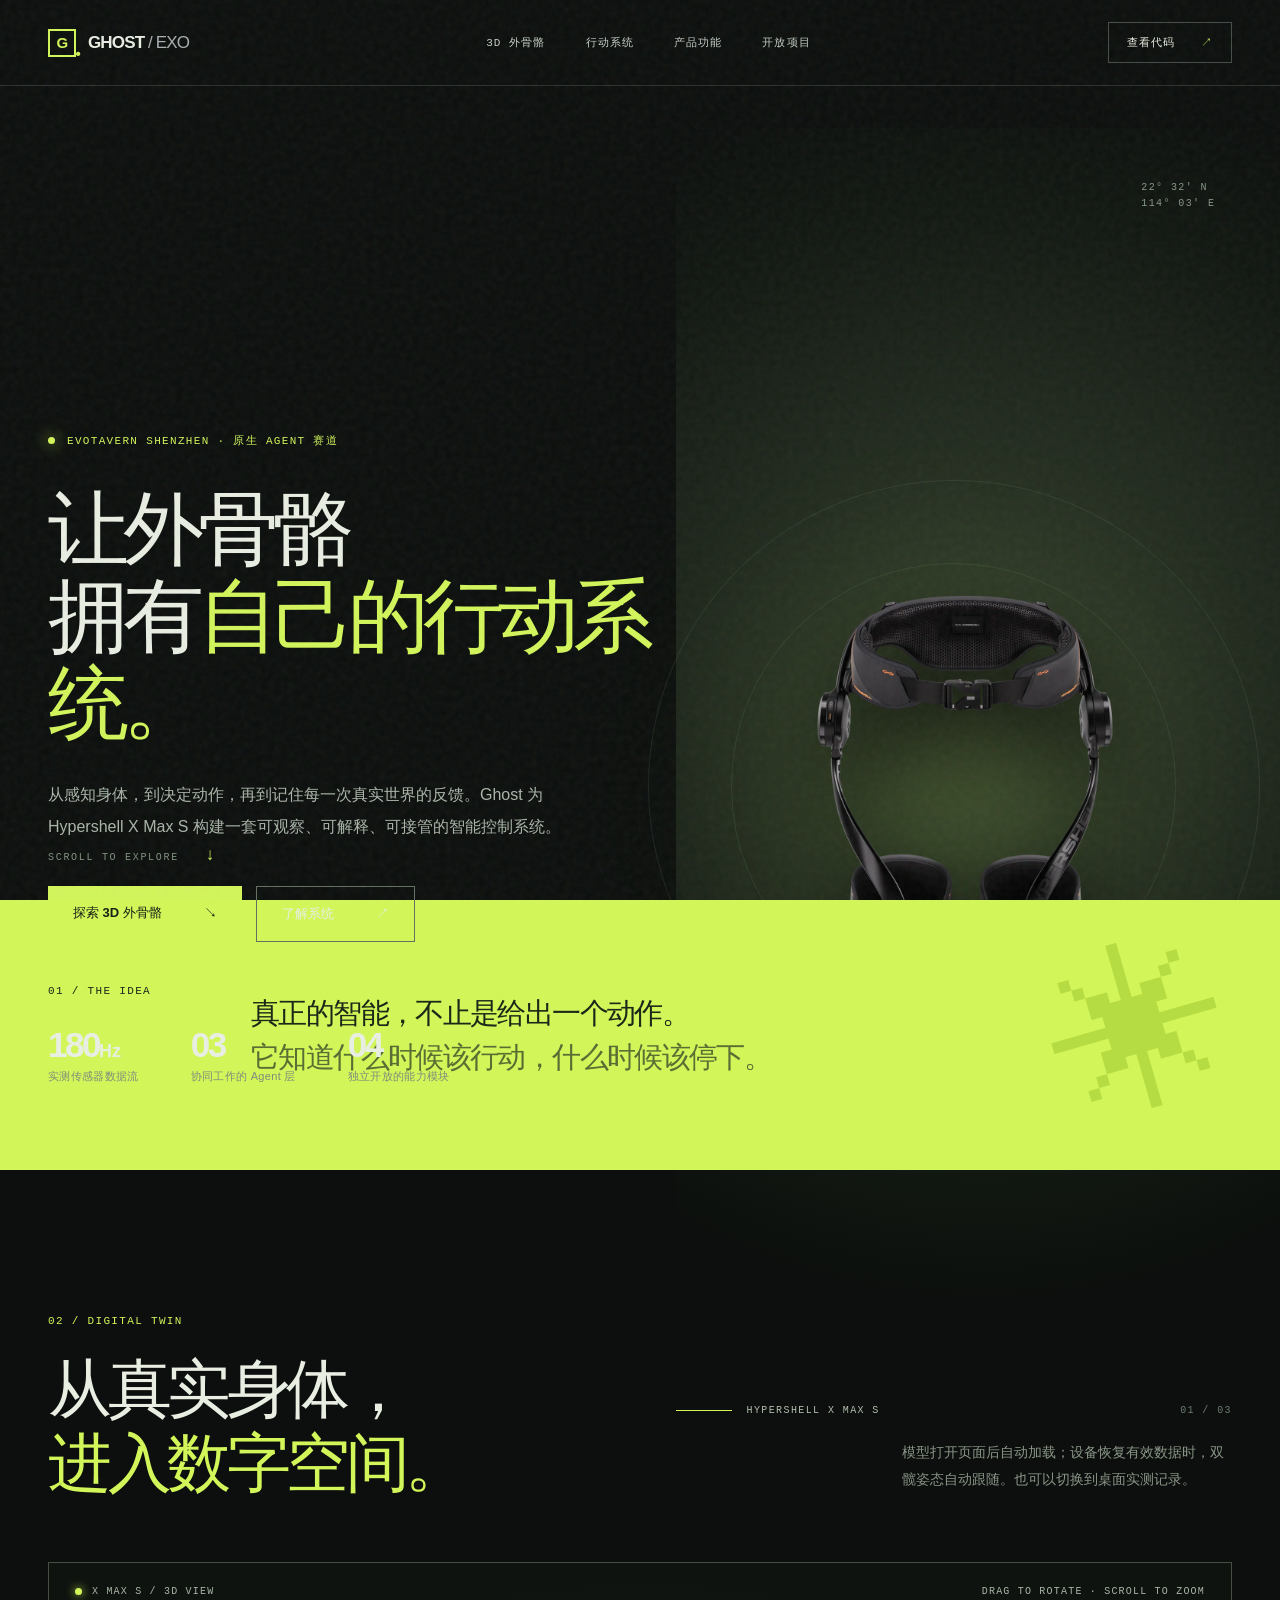
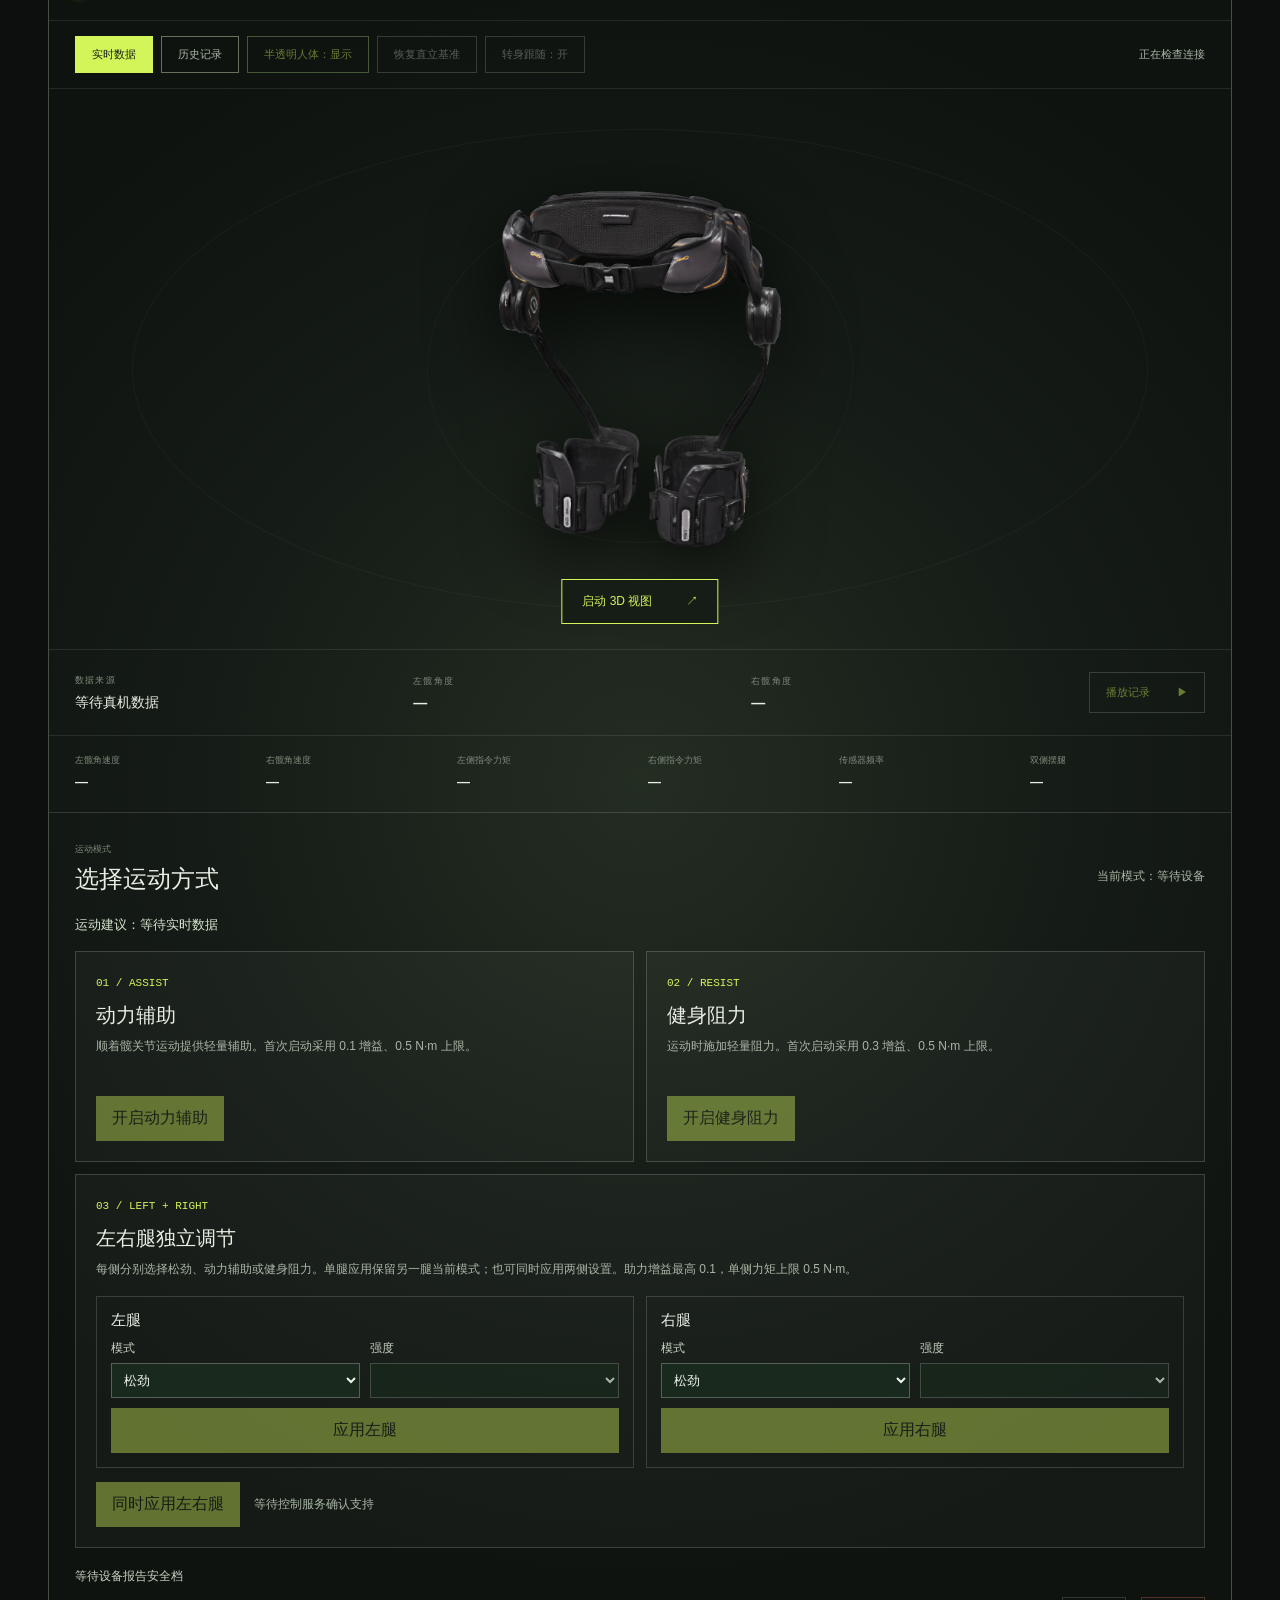
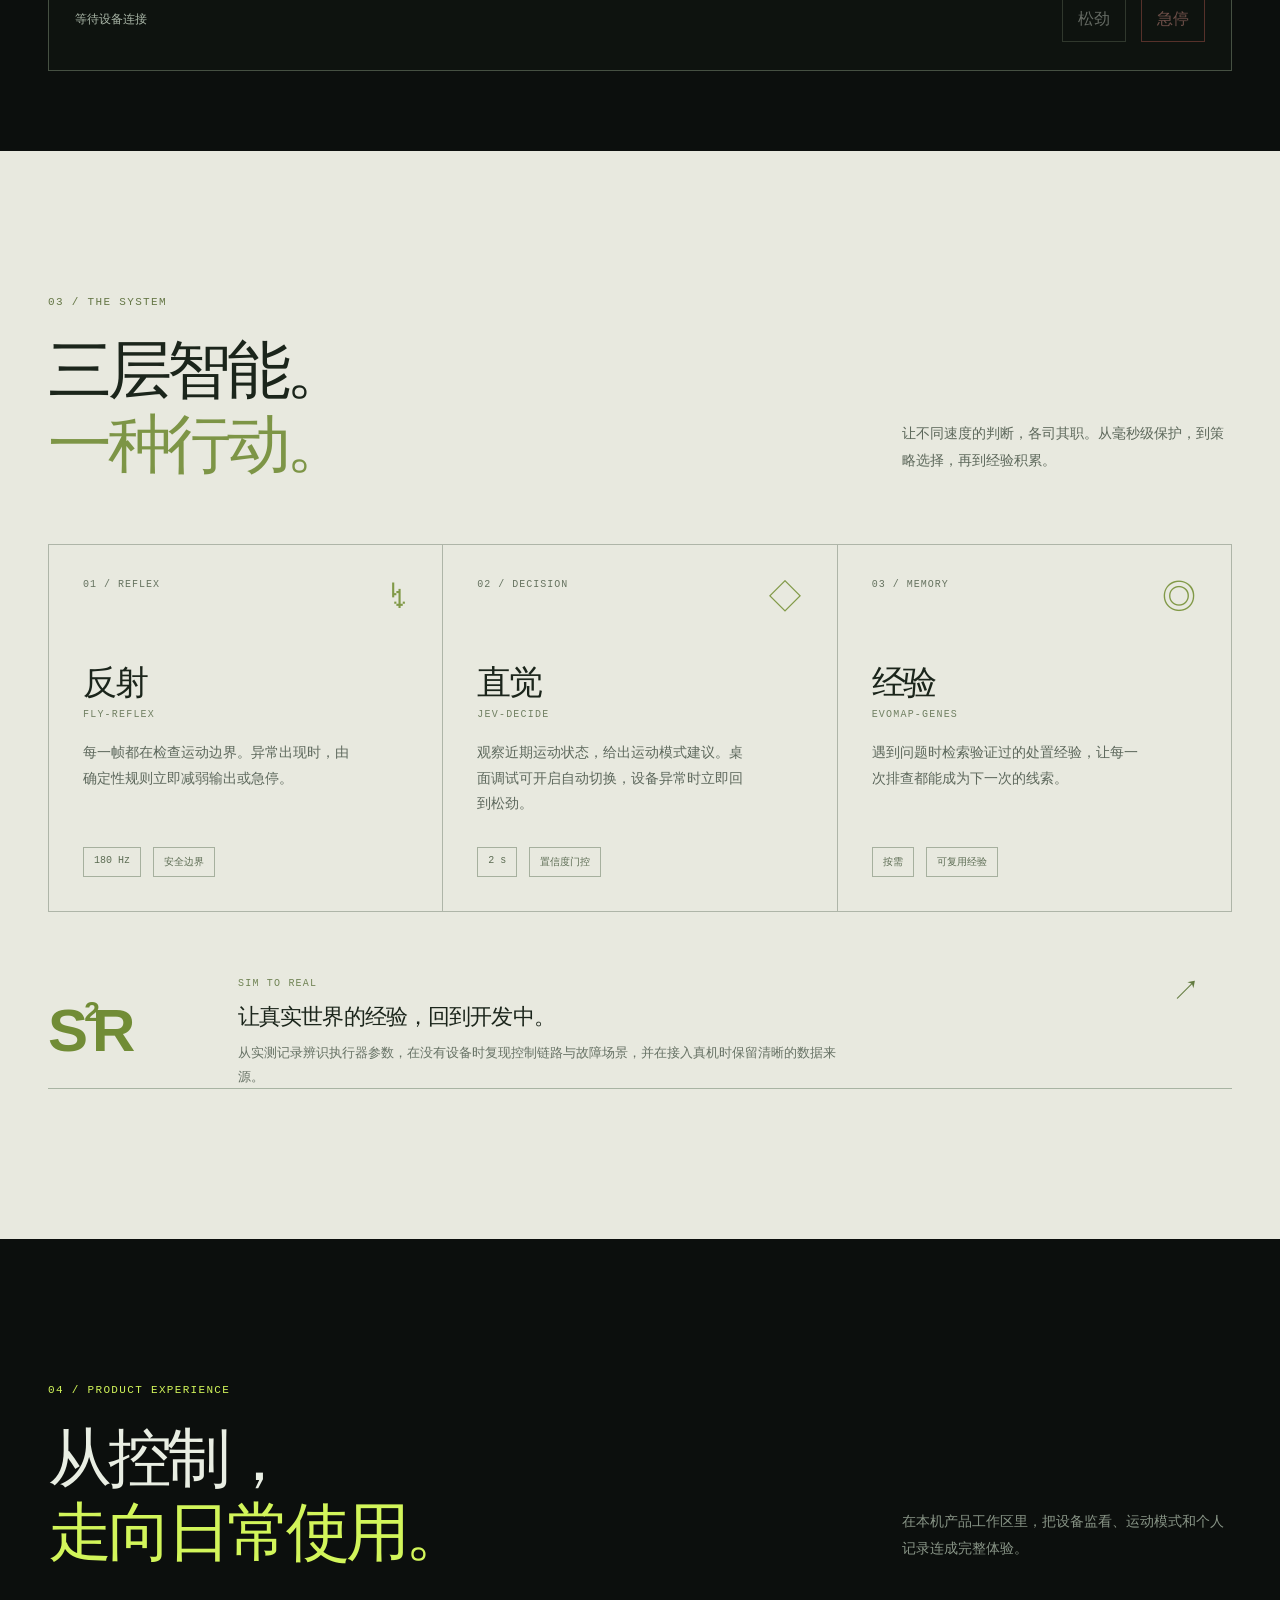
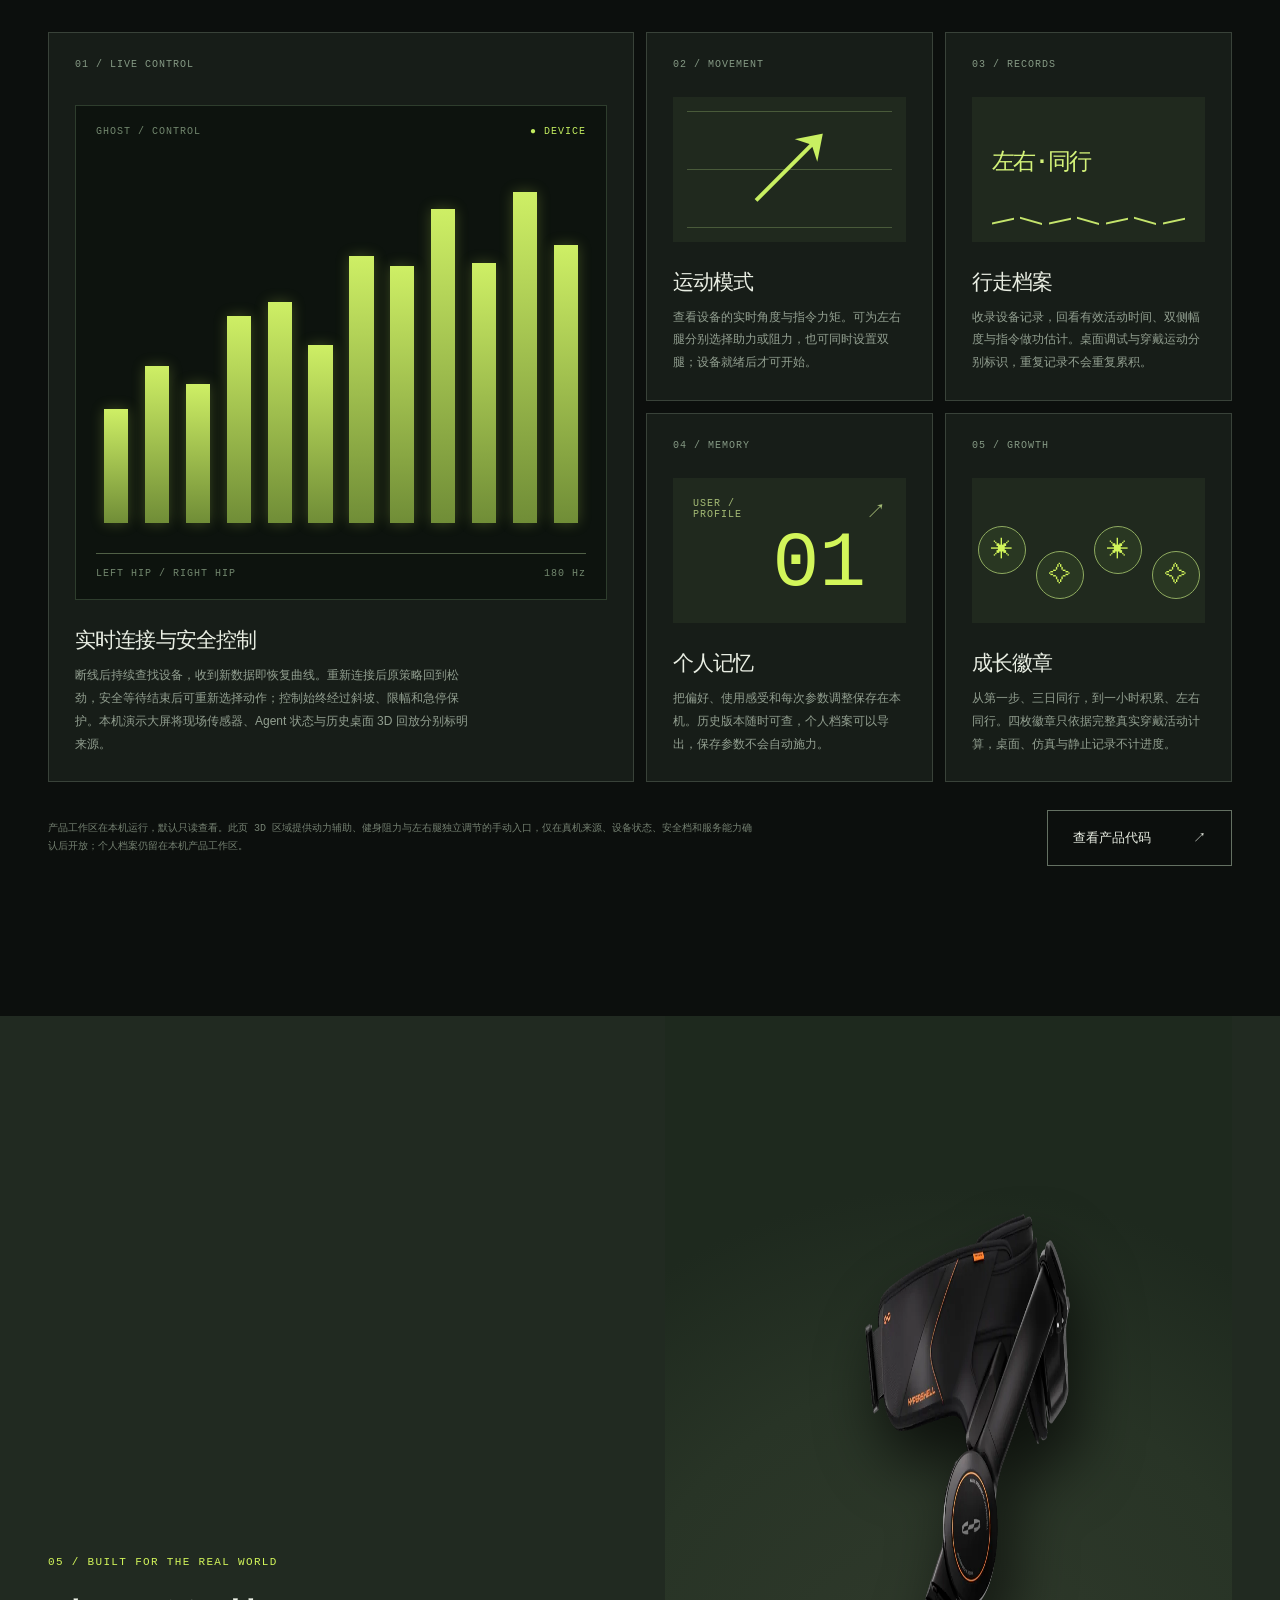
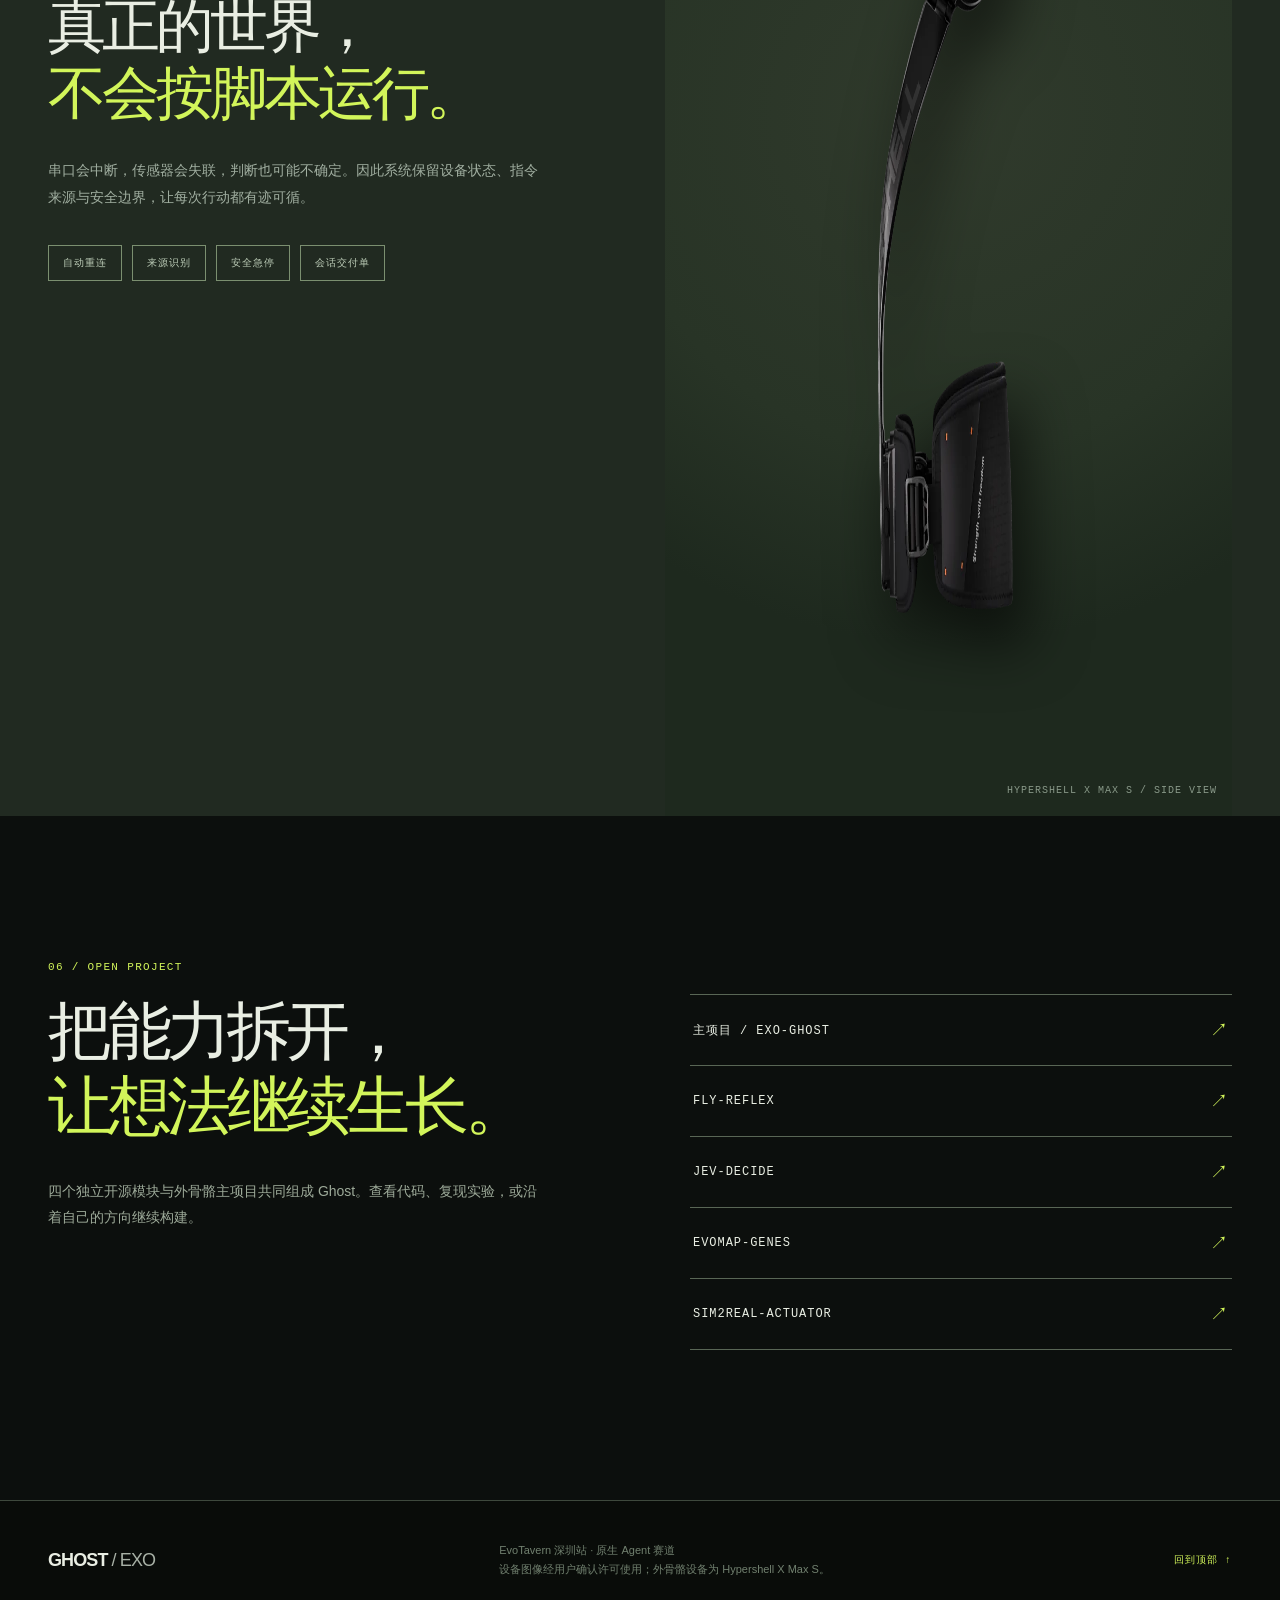
==== commit b87de255: "Remove technical caption beneath 3D controls" ====
--- a/site/index.html
+++ b/site/index.html
@@ -232,12 +232,6 @@
             </dialog>
           </div>
         </div>
-        <div class="twin-caption">
-          <span>01</span>
-          <p>
-            3D 外骨骼依据获准使用的 Hypershell 官方产品图制作；半透明白膜人体参考官方穿戴展示的比例，没有真实面孔，并与外骨骼的前后穿戴方向对齐。双侧绑腿下缘与白膜膝关节之间留出约两指的距离，腰部和腿部固定件贴近人体外形；这只是视觉位置，不代表真实穿戴尺寸。实时视图读取本机设备服务，以已记录的直立姿态对齐模型；腰部传感器检测到转向时，模型可跟随转身。双髋角度驱动腿部，白膜的屈膝由髋角和角速度估算，设备没有测量膝角；持续交替摆动时显示状态，此状态不代表已测得脚步或行走距离。离线时停止更新姿态。历史数据来自真实设备的桌面标定记录。运动模式仅在真机来源、安全档和实时状态确认后手动开启；模型姿态本身不用于设备运动控制。
-          </p>
-        </div>
       </section>
 
       <section class="system-section" id="system">
--- a/site/styles.css
+++ b/site/styles.css
@@ -384,6 +384,7 @@
   padding-top: 140px;
   padding-bottom: 150px;
 }
+.twin-section { padding-bottom: 80px; }
 .section-heading {
   display: flex;
   justify-content: space-between;
@@ -644,23 +645,6 @@
 .control-footer p { flex: 1; margin: 0; }
 .twin-control .control-footer button { background: transparent; color: #e8eee3; border-color: #64715c; }
 .twin-control .control-footer button.danger { color: #ffaaa0; border-color: #c15e54; }
-.twin-caption {
-  display: flex;
-  gap: 25px;
-  margin-top: 24px;
-  color: #7d8a7a;
-  font-size: 12px;
-  line-height: 1.8;
-  max-width: 800px;
-}
-.twin-caption span {
-  font-family: "DM Mono", monospace;
-  color: var(--accent);
-}
-.twin-caption a {
-  color: #b8d6a1;
-  text-underline-offset: 3px;
-}
 .system-section {
   background: #e8e9df;
   color: #1b251b;
@@ -1217,6 +1201,7 @@
     padding-top: 80px;
     padding-bottom: 85px;
   }
+  .twin-section { padding-bottom: 55px; }
   .section-heading {
     display: block;
     margin-bottom: 35px;
@@ -1276,9 +1261,6 @@
   .twin-control-card p { min-height: 0; }
   .bilateral-legs { grid-template-columns: 1fr; }
   .control-footer p { flex-basis: 100%; }
-  .twin-caption {
-    font-size: 10px;
-  }
   .system-section {
     padding: 80px 0;
   }
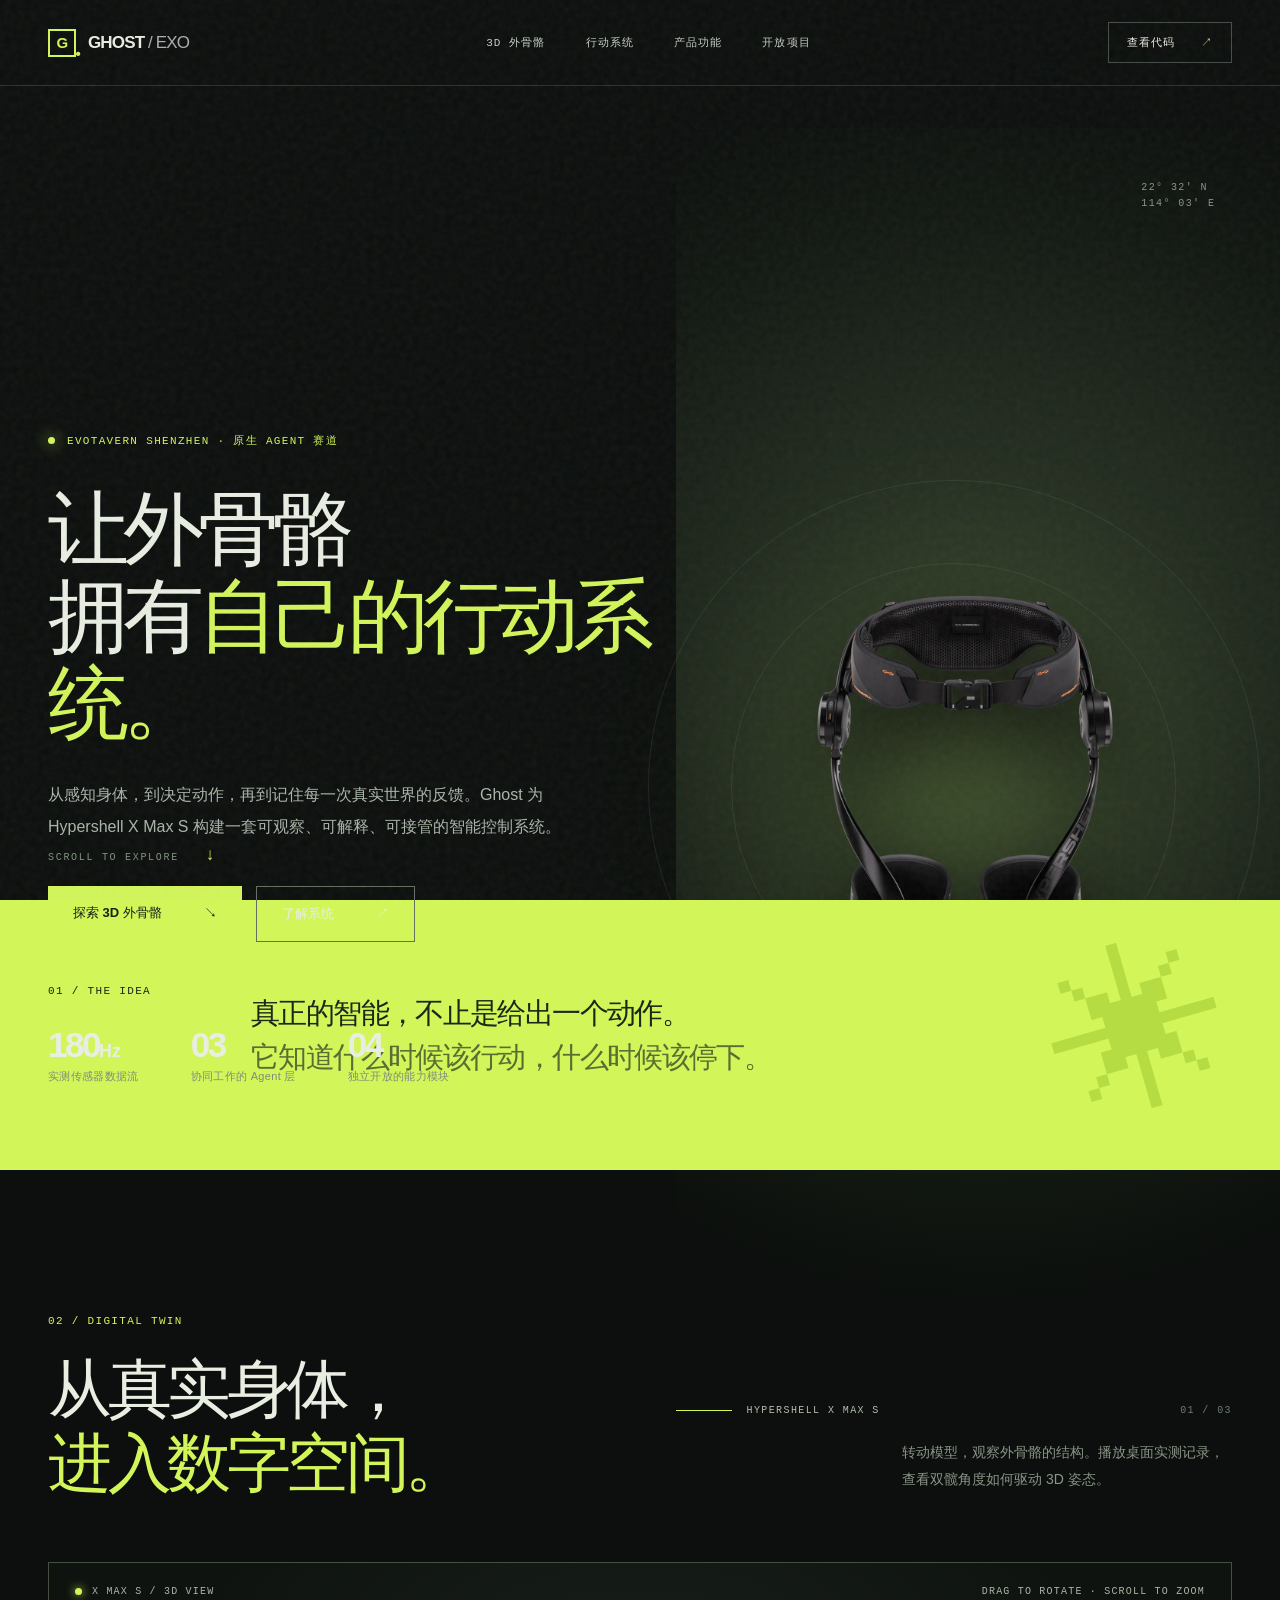
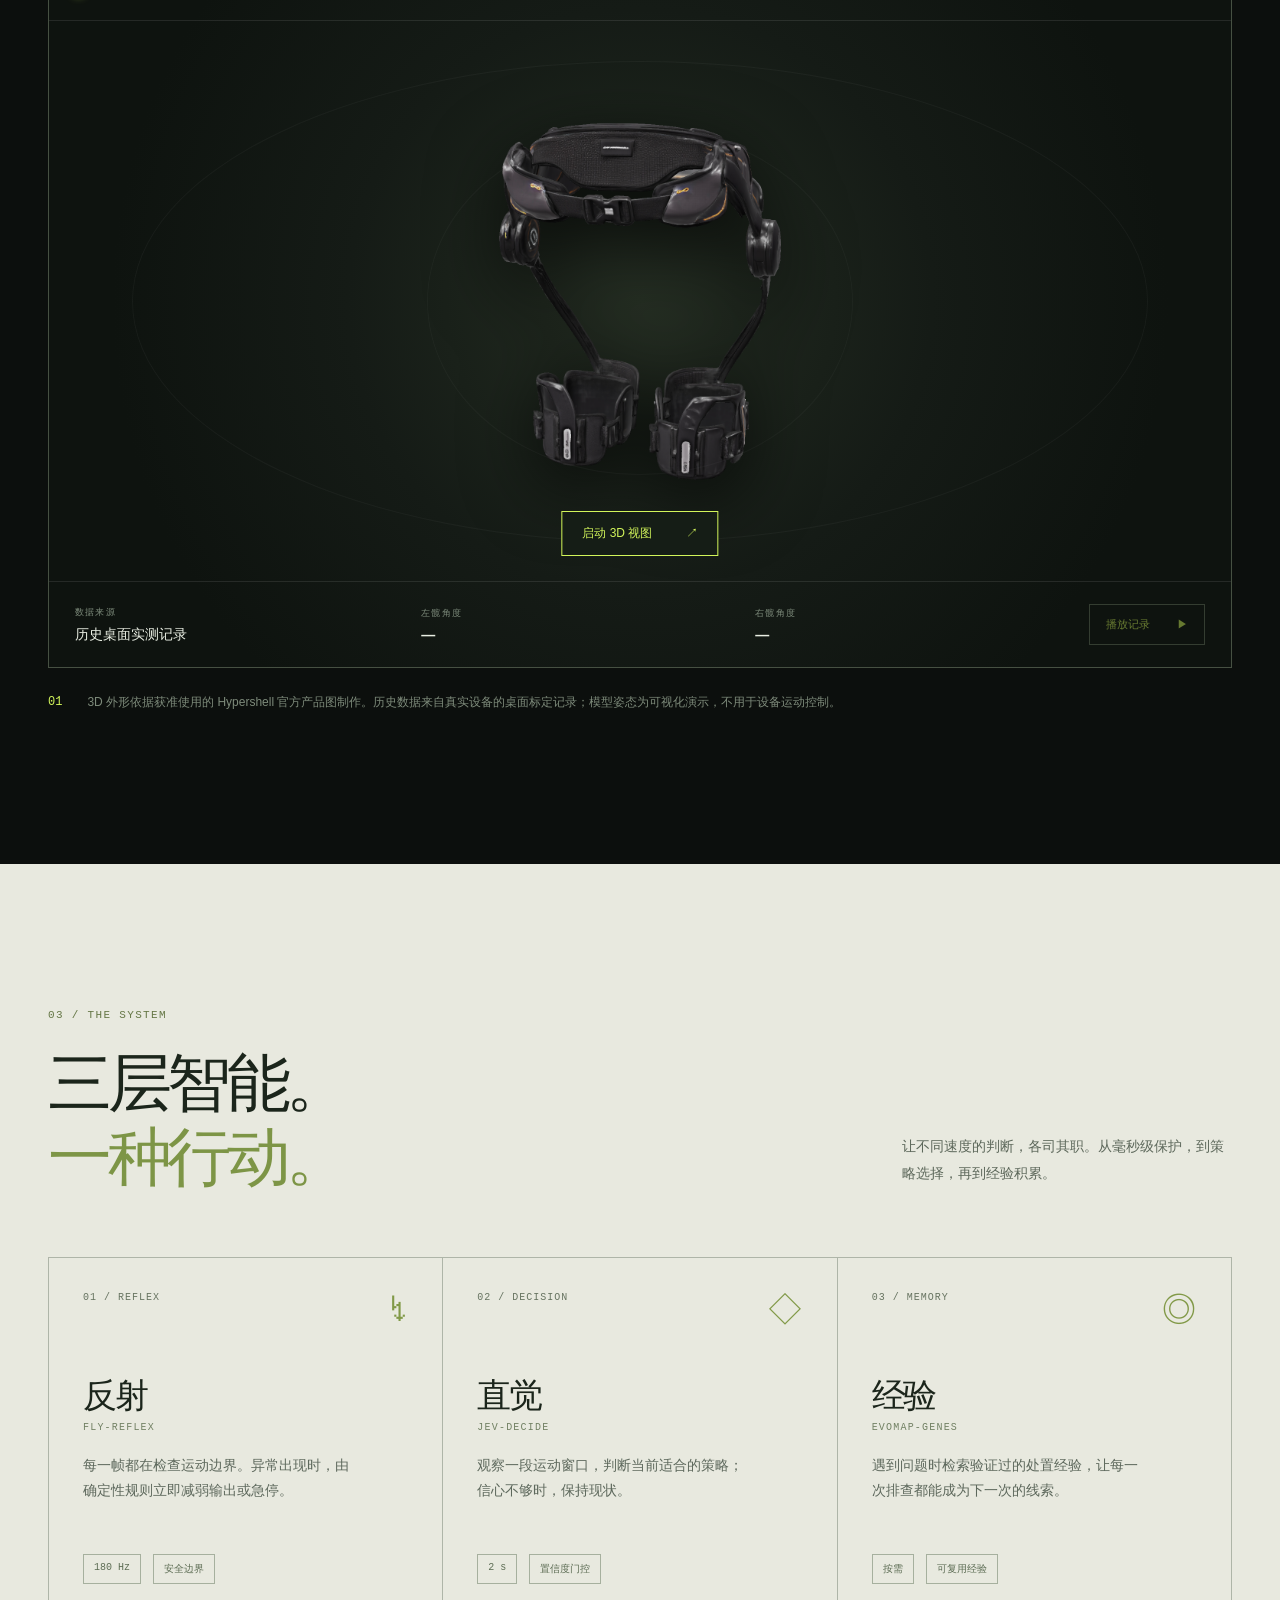
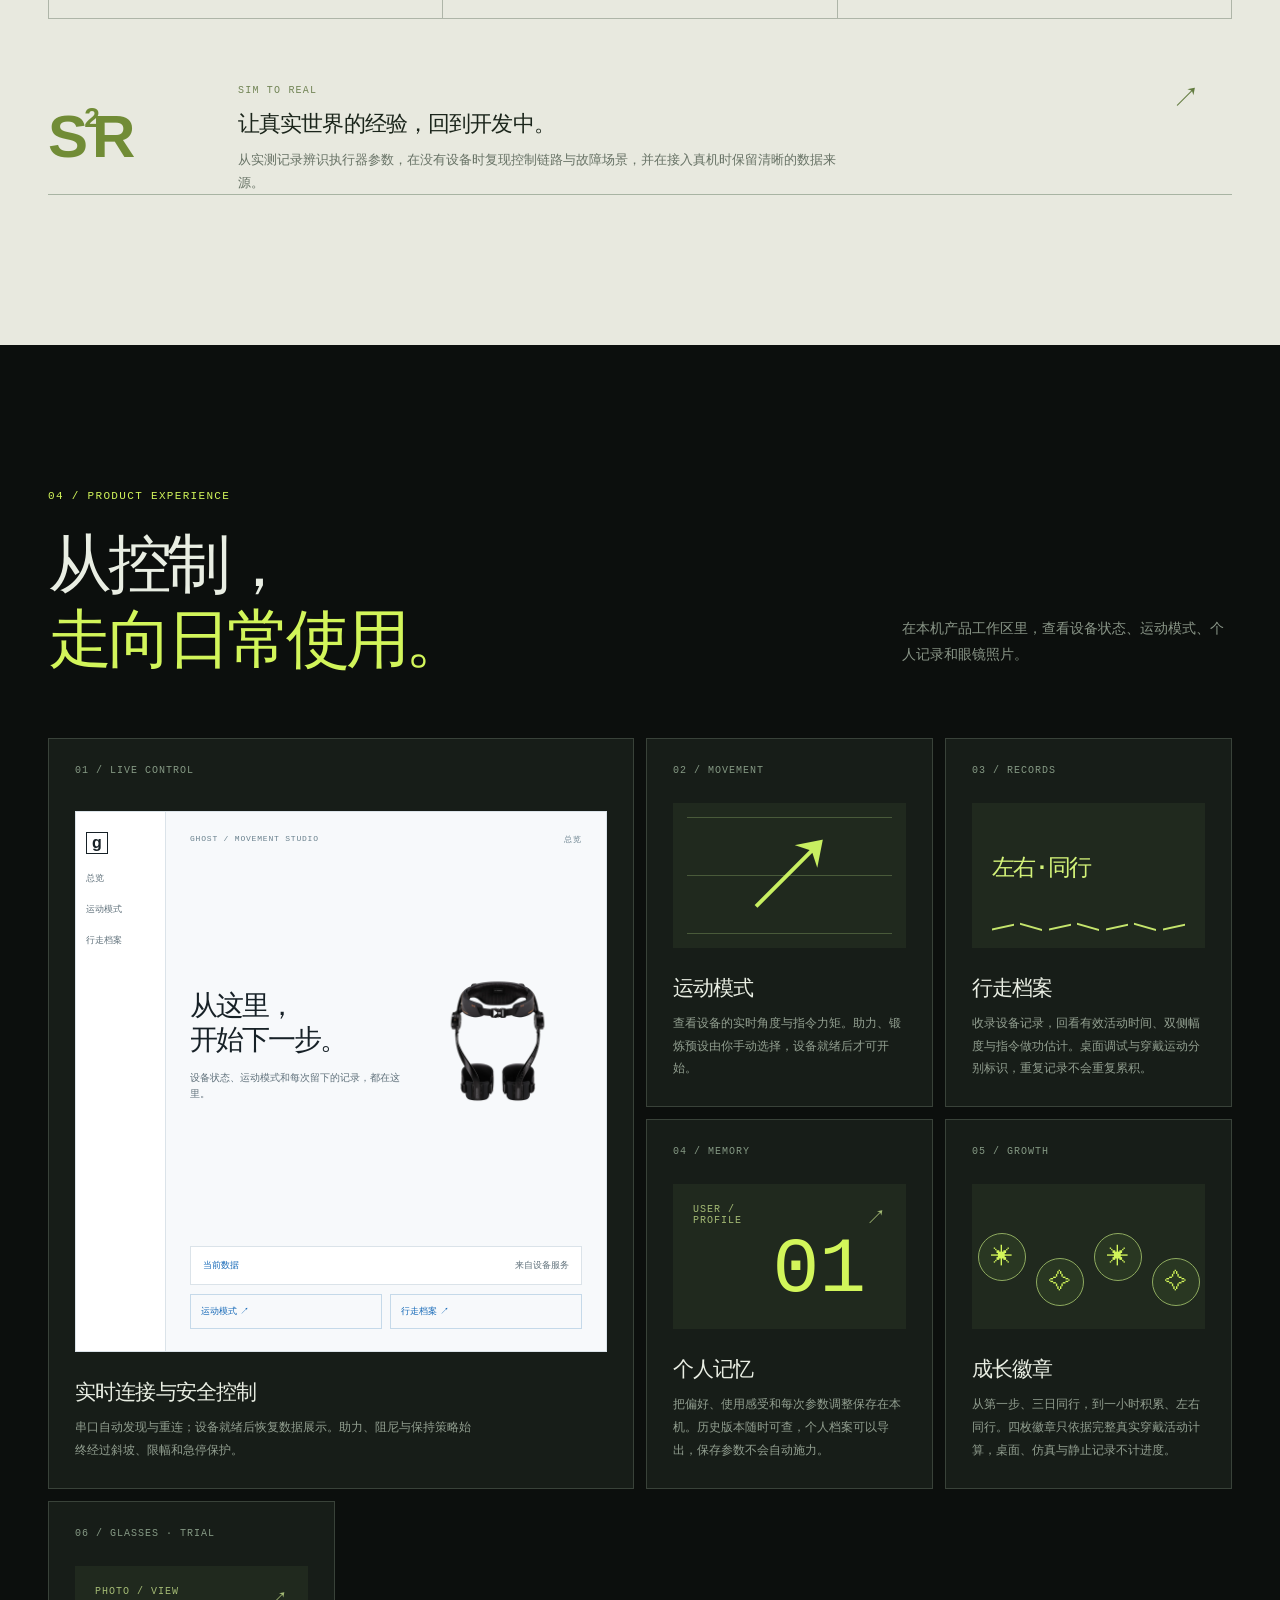
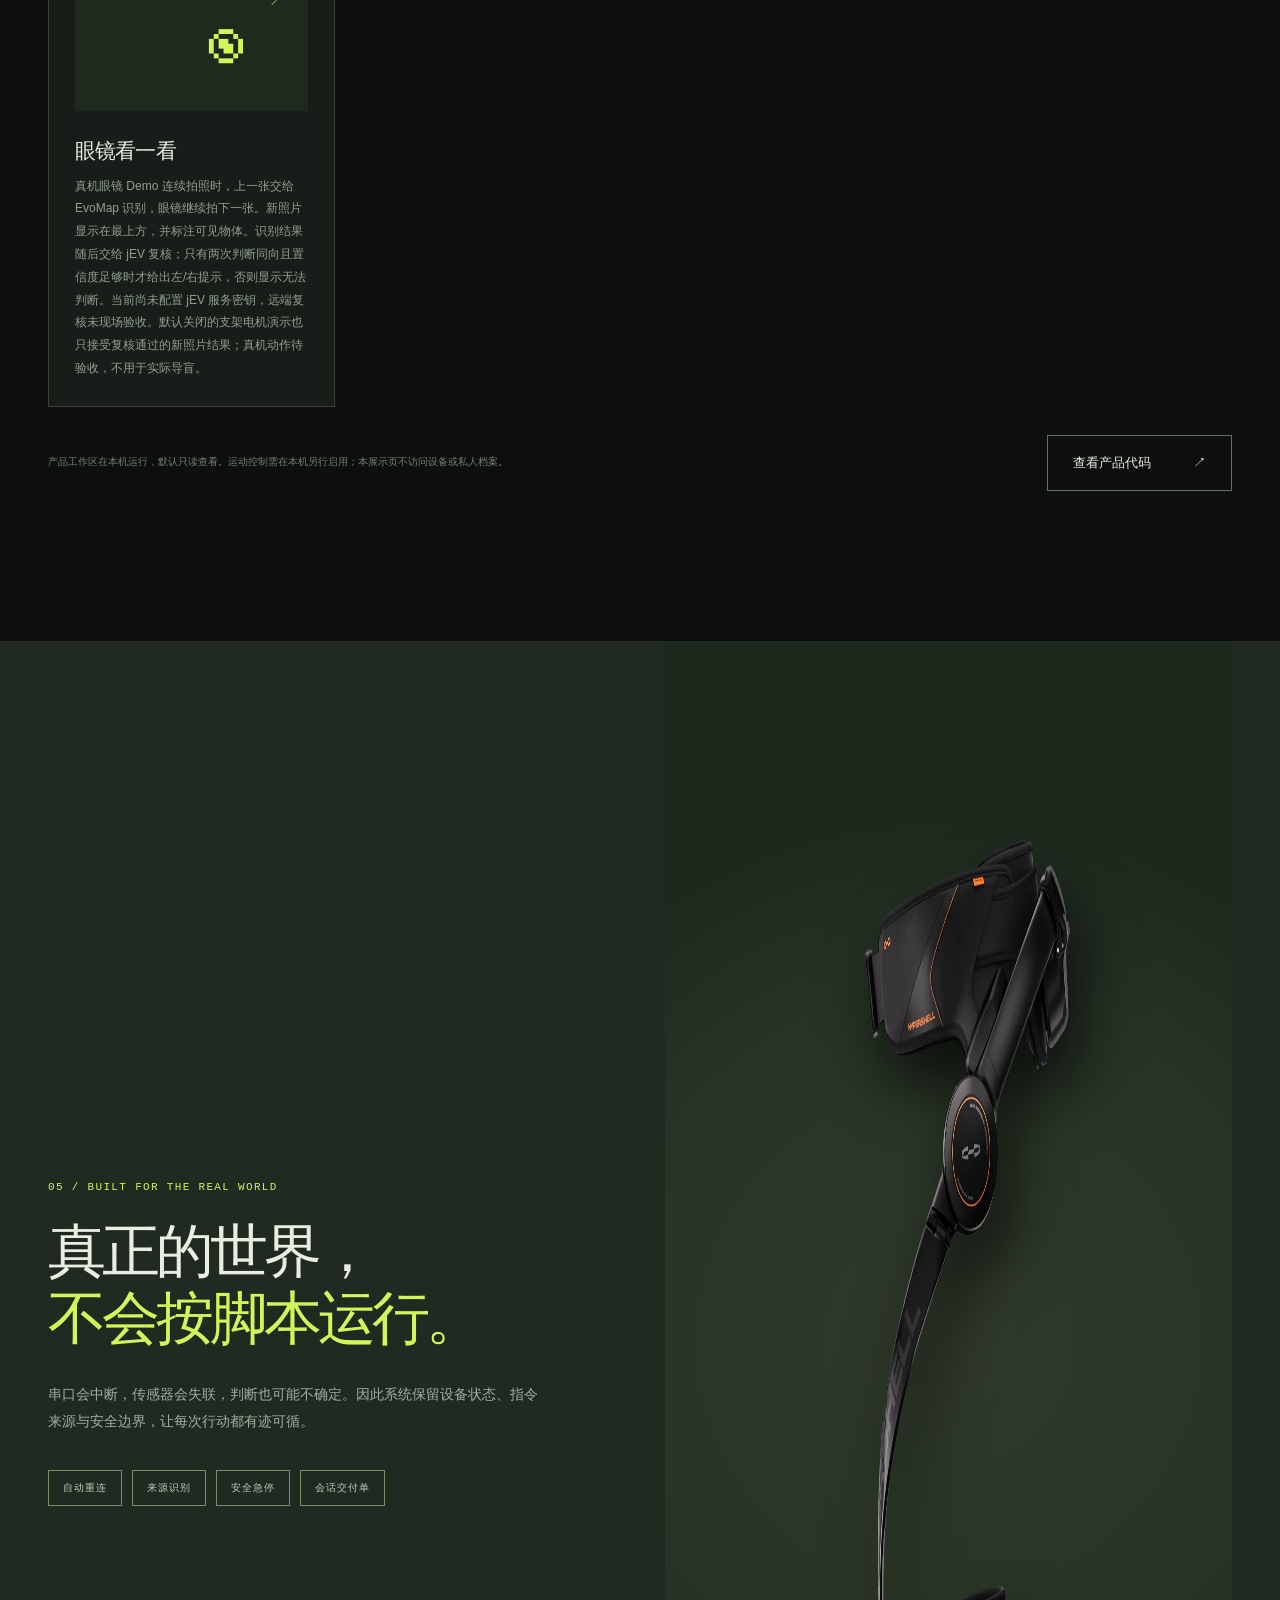
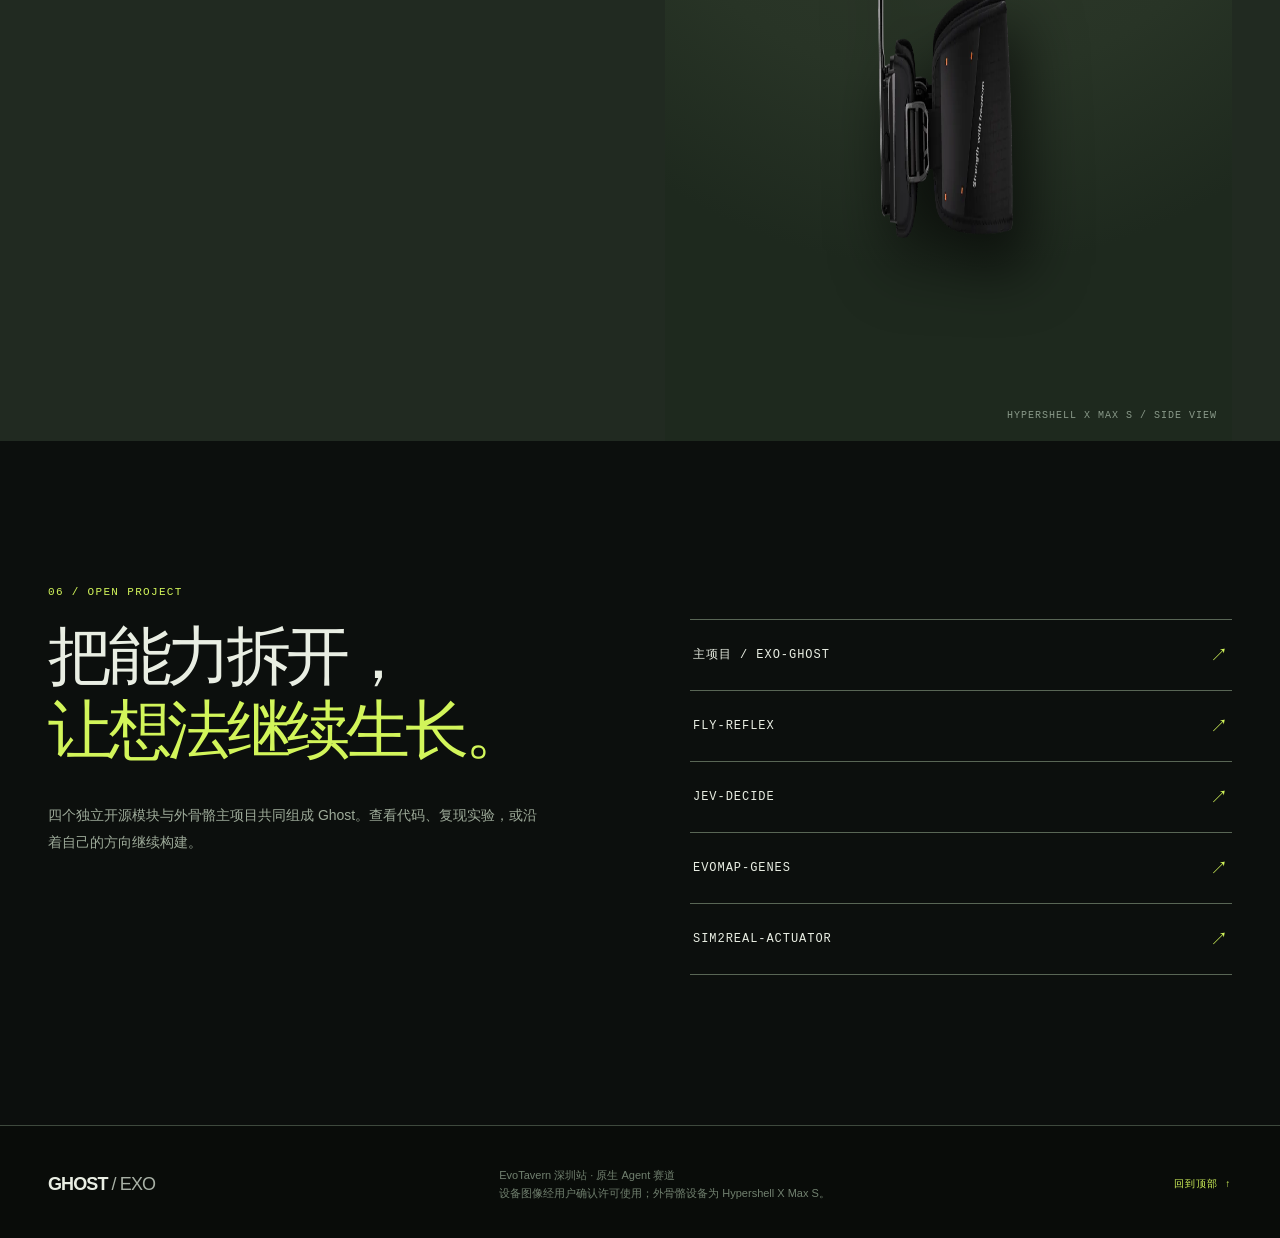
==== commit 8e03107d: "Add jEV review after glasses image recognition" ====
--- a/site/index.html
+++ b/site/index.html
@@ -11,7 +11,7 @@
     <title>Ghost / 外骨骼行动系统</title>
     <link rel="icon" href="assets/favicon.svg" type="image/svg+xml" />
     <link rel="preload" as="image" href="assets/hypershell-front.webp" />
-    <link rel="stylesheet" href="styles.css" />
+    <link rel="stylesheet" href="styles.css?v=20260923-jev" />
     <script type="importmap">
       {
         "imports": {
@@ -115,21 +115,14 @@
             <h2>从真实身体，<br /><span>进入数字空间。</span></h2>
           </div>
           <p>
-            模型打开页面后自动加载；设备恢复有效数据时，双髋姿态自动跟随。也可以切换到桌面实测记录。
+            转动模型，观察外骨骼的结构。播放桌面实测记录，查看双髋角度如何驱动
+            3D 姿态。
           </p>
         </div>
         <div class="twin-frame">
           <div class="twin-topline">
             <span><i class="live-light"></i> X MAX S / 3D VIEW</span
             ><span>DRAG TO ROTATE · SCROLL TO ZOOM</span>
-          </div>
-          <div class="twin-modes" role="group" aria-label="数据模式">
-            <button type="button" id="mode-live" class="active" aria-pressed="true">实时数据</button>
-            <button type="button" id="mode-replay" aria-pressed="false">历史记录</button>
-            <button type="button" id="human-toggle" aria-pressed="true" disabled>半透明人体：显示</button>
-            <button type="button" id="align-pose" title="恢复已记录的直立姿态基准" disabled>恢复直立基准</button>
-            <button type="button" id="turn-toggle" aria-pressed="true" title="根据腰部传感器的短时转向变化旋转模型" disabled>转身跟随：开</button>
-            <span id="device-state" role="status">正在检查连接</span>
           </div>
           <div class="twin-viewport" id="twin-viewport">
             <img
@@ -146,7 +139,7 @@
           <div class="twin-bottomline">
             <div>
               <span class="small-label">数据来源</span
-              ><strong id="source-label">等待真机数据</strong>
+              ><strong>历史桌面实测记录</strong>
             </div>
             <div>
               <span class="small-label">左髋角度</span
@@ -160,77 +153,13 @@
               播放记录 <span>▶</span>
             </button>
           </div>
-          <div class="twin-telemetry" aria-label="运动数据">
-            <div><span class="small-label">左髋角速度</span><strong id="left-speed">—</strong></div>
-            <div><span class="small-label">右髋角速度</span><strong id="right-speed">—</strong></div>
-            <div><span class="small-label">左侧指令力矩</span><strong id="left-torque">—</strong></div>
-            <div><span class="small-label">右侧指令力矩</span><strong id="right-torque">—</strong></div>
-            <div><span class="small-label">传感器频率</span><strong id="frame-rate">—</strong></div>
-            <div><span class="small-label">双侧摆腿</span><strong id="gait-state">—</strong></div>
-          </div>
-            <div class="twin-control" aria-label="外骨骼运动模式">
-            <div class="twin-control-heading">
-              <div><span class="small-label">运动模式</span><h3>选择运动方式</h3></div>
-              <span id="control-current" role="status">当前模式：等待设备</span>
-            </div>
-            <p id="ai-advice" role="status">运动建议：等待实时数据</p>
-            <div class="twin-control-grid">
-              <div class="twin-control-card">
-                <span>01 / ASSIST</span><h4>动力辅助</h4>
-                <p>顺着髋关节运动提供轻量辅助。首次启动采用 0.1 增益、0.5 N·m 上限。</p>
-                <button id="start-assist" type="button" disabled>开启动力辅助</button>
-              </div>
-              <div class="twin-control-card">
-                <span>02 / RESIST</span><h4>健身阻力</h4>
-                <p>运动时施加轻量阻力。首次启动采用 0.3 增益、0.5 N·m 上限。</p>
-                <button id="start-resist" type="button" disabled>开启健身阻力</button>
-              </div>
-              <div class="twin-control-card" id="legacy-split-resist" hidden>
-                <span>03 / BALANCE</span><h4>左右独立阻力</h4>
-                <p>分别设置双腿阻力，单侧力矩仍限制在 0.5 N·m 以内。</p>
-                <div class="split-resist-inputs">
-                  <label>左腿 <select id="left-resist-gain"><option value="0">关闭</option><option value="0.1">轻</option><option value="0.2">较轻</option><option value="0.3" selected>标准</option><option value="0.5">较强</option></select></label>
-                  <label>右腿 <select id="right-resist-gain"><option value="0">关闭</option><option value="0.1">轻</option><option value="0.2">较轻</option><option value="0.3" selected>标准</option><option value="0.5">较强</option></select></label>
-                </div>
-                <button id="start-split-resist" type="button" disabled>开启独立阻力</button>
-              </div>
-              <div class="twin-control-card bilateral-card">
-                <span>03 / LEFT + RIGHT</span><h4>左右腿独立调节</h4>
-                <p>每侧分别选择松劲、动力辅助或健身阻力。单腿应用保留另一腿当前模式；也可同时应用两侧设置。助力增益最高 0.1，单侧力矩上限 0.5 N·m。</p>
-                <div class="bilateral-legs">
-                  <div class="bilateral-leg">
-                    <strong>左腿</strong>
-                    <label>模式 <select id="left-leg-mode"><option value="zero">松劲</option><option value="assist">动力辅助</option><option value="resist">健身阻力</option></select></label>
-                    <label>强度 <select id="left-leg-gain" disabled></select></label>
-                    <button id="apply-left-leg" type="button" disabled>应用左腿</button>
-                  </div>
-                  <div class="bilateral-leg">
-                    <strong>右腿</strong>
-                    <label>模式 <select id="right-leg-mode"><option value="zero">松劲</option><option value="assist">动力辅助</option><option value="resist">健身阻力</option></select></label>
-                    <label>强度 <select id="right-leg-gain" disabled></select></label>
-                    <button id="apply-right-leg" type="button" disabled>应用右腿</button>
-                  </div>
-                </div>
-                <div class="bilateral-actions">
-                  <button id="apply-both-legs" type="button" disabled>同时应用左右腿</button>
-                  <span id="bilateral-availability" role="status">等待控制服务确认支持</span>
-                </div>
-              </div>
-            </div>
-            <p class="control-profile" id="control-profile" role="status">等待设备报告安全档</p>
-            <div class="control-footer"><p id="control-reason" role="status">等待设备连接</p>
-              <button id="control-zero" type="button" disabled>松劲</button>
-              <button id="control-estop" class="danger" type="button" disabled>急停</button>
-            </div>
-            <dialog id="control-safety-dialog" class="control-safety-dialog" aria-labelledby="control-safety-title">
-              <h4 id="control-safety-title">确认测试状态</h4>
-              <p id="control-safety-message"></p>
-              <div class="control-safety-actions">
-                <button id="control-safety-cancel" type="button">取消</button>
-                <button id="control-safety-send" type="button">确认并发送</button>
-              </div>
-            </dialog>
-          </div>
+        </div>
+        <div class="twin-caption">
+          <span>01</span>
+          <p>
+            3D 外形依据获准使用的 Hypershell
+            官方产品图制作。历史数据来自真实设备的桌面标定记录；模型姿态为可视化演示，不用于设备运动控制。
+          </p>
         </div>
       </section>
 
@@ -266,7 +195,7 @@
               <h3>直觉</h3>
               <p class="en-title">JEV-DECIDE</p>
               <p>
-                观察近期运动状态，给出运动模式建议。桌面调试可开启自动切换，设备异常时立即回到松劲。
+                观察一段运动窗口，判断当前适合的策略；信心不够时，保持现状。
               </p>
               <div class="layer-foot">
                 <span>2 s</span><span>置信度门控</span>
@@ -313,38 +242,33 @@
             <h2>从控制，<br /><span>走向日常使用。</span></h2>
           </div>
           <p>
-            在本机产品工作区里，把设备监看、运动模式和个人记录连成完整体验。
+          在本机产品工作区里，查看设备状态、运动模式、个人记录和眼镜照片。
           </p>
         </div>
         <div class="product-grid">
           <article class="product-card product-large">
             <div class="product-number">01 / LIVE CONTROL</div>
             <div class="product-graphic dashboard-graphic" aria-hidden="true">
-              <div class="dash-top">
-                <span>GHOST / CONTROL</span
-                ><span class="dash-online">● DEVICE</span>
-              </div>
-              <div class="dash-bars">
-                <span style="height: 32%"></span
-                ><span style="height: 44%"></span
-                ><span style="height: 39%"></span
-                ><span style="height: 58%"></span
-                ><span style="height: 62%"></span
-                ><span style="height: 50%"></span
-                ><span style="height: 75%"></span
-                ><span style="height: 72%"></span
-                ><span style="height: 88%"></span
-                ><span style="height: 73%"></span
-                ><span style="height: 93%"></span
-                ><span style="height: 78%"></span>
-              </div>
-              <div class="dash-footer">
-                <span>LEFT HIP / RIGHT HIP</span><span>180 Hz</span>
+              <div class="dash-mini-rail">
+                <span class="dash-mini-mark">g</span>
+                <span>总览</span><span>运动模式</span><span>行走档案</span>
+              </div>
+              <div class="dash-mini-main">
+                <div class="dash-top"><span>GHOST / MOVEMENT STUDIO</span><span>总览</span></div>
+                <div class="dash-mini-hero">
+                  <div>
+                    <strong>从这里，<br />开始下一步。</strong>
+                    <p>设备状态、运动模式和每次留下的记录，都在这里。</p>
+                  </div>
+                  <img src="assets/hypershell-front.webp" alt="" loading="lazy" />
+                </div>
+                <div class="dash-mini-status">当前数据 <span>来自设备服务</span></div>
+                <div class="dash-mini-links"><span>运动模式 ↗</span><span>行走档案 ↗</span></div>
               </div>
             </div>
             <h3>实时连接与安全控制</h3>
             <p>
-              断线后持续查找设备，收到新数据即恢复曲线。重新连接后原策略回到松劲，安全等待结束后可重新选择动作；控制始终经过斜坡、限幅和急停保护。本机演示大屏将现场传感器、Agent 状态与历史桌面 3D 回放分别标明来源。
+              串口自动发现与重连；设备就绪后恢复数据展示。助力、阻尼与保持策略始终经过斜坡、限幅和急停保护。
             </p>
           </article>
           <article class="product-card">
@@ -354,7 +278,7 @@
               <div class="mode-tracks"><i></i><i></i><i></i></div>
             </div>
             <h3>运动模式</h3>
-              <p>查看设备的实时角度与指令力矩。可为左右腿分别选择助力或阻力，也可同时设置双腿；设备就绪后才可开始。</p>
+            <p>查看设备的实时角度与指令力矩。助力、锻炼预设由你手动选择，设备就绪后才可开始。</p>
           </article>
           <article class="product-card">
             <div class="product-number">03 / RECORDS</div>
@@ -387,12 +311,20 @@
               从第一步、三日同行，到一小时积累、左右同行。四枚徽章只依据完整真实穿戴活动计算，桌面、仿真与静止记录不计进度。
             </p>
           </article>
+          <article class="product-card">
+            <div class="product-number">06 / GLASSES · TRIAL</div>
+            <div class="mini-graphic memory-graphic">
+              <span>PHOTO / VIEW</span><strong>◉</strong><small>↗</small>
+            </div>
+            <h3>眼镜看一看</h3>
+            <p>真机眼镜 Demo 连续拍照时，上一张交给 EvoMap 识别，眼镜继续拍下一张。新照片显示在最上方，并标注可见物体。识别结果随后交给 jEV 复核；只有两次判断同向且置信度足够时才给出左/右提示，否则显示无法判断。当前尚未配置 jEV 服务密钥，远端复核未现场验收。默认关闭的支架电机演示也只接受复核通过的新照片结果；真机动作待验收，不用于实际导盲。</p>
+          </article>
         </div>
         <div class="product-actions">
           <p class="product-note">
-            产品工作区在本机运行，默认只读查看。此页 3D 区域提供动力辅助、健身阻力与左右腿独立调节的手动入口，仅在真机来源、设备状态、安全档和服务能力确认后开放；个人档案仍留在本机产品工作区。
-          </p>
-          <a class="button button-ghost" href="https://github.com/OwenZhao9/exo-ghost-hypershell/tree/integration/product-GPT" target="_blank" rel="noopener noreferrer">
+            产品工作区在本机运行，默认只读查看。运动控制需在本机另行启用；本展示页不访问设备或私人档案。
+          </p>
+          <a class="button button-ghost" href="https://github.com/OwenZhao9/exo-ghost-hypershell/tree/feat/glasses-demo-GPT" target="_blank" rel="noopener noreferrer">
             查看产品代码 <span aria-hidden="true">↗</span>
           </a>
         </div>
--- a/site/styles.css
+++ b/site/styles.css
@@ -384,7 +384,6 @@
   padding-top: 140px;
   padding-bottom: 150px;
 }
-.twin-section { padding-bottom: 80px; }
 .section-heading {
   display: flex;
   justify-content: space-between;
@@ -444,42 +443,6 @@
   background: var(--accent);
   box-shadow: 0 0 10px var(--accent);
 }
-.twin-modes {
-  display: flex;
-  align-items: center;
-  gap: 8px;
-  padding: 15px 26px;
-  border-bottom: 1px solid #ffffff18;
-}
-.twin-modes button {
-  border: 1px solid #64715c;
-  background: transparent;
-  color: #a9b6a7;
-  padding: 10px 16px;
-  font-size: 11px;
-  cursor: pointer;
-}
-.twin-modes button.active {
-  background: var(--accent);
-  border-color: var(--accent);
-  color: #172015;
-}
-.twin-modes button:disabled {
-  opacity: 0.45;
-  cursor: not-allowed;
-}
-.twin-modes #human-toggle[aria-pressed="true"] {
-  color: var(--accent);
-  border-color: #8aab68;
-}
-.twin-modes > span {
-  margin-left: auto;
-  color: #a9b6a7;
-  font-size: 11px;
-  text-align: right;
-}
-.twin-modes > span[data-level="online"] { color: var(--accent); }
-.twin-modes > span[data-level="warn"] { color: #e6c477; }
 .twin-viewport {
   height: 560px;
   position: relative;
@@ -581,70 +544,19 @@
 .twin-bottomline button span {
   margin-left: 20px;
 }
-.twin-telemetry {
-  display: grid;
-  grid-template-columns: repeat(6, minmax(0, 1fr));
-  gap: 16px;
-  padding: 18px 26px 23px;
-  border-top: 1px solid #ffffff18;
-}
-.twin-telemetry > div {
-  display: flex;
-  flex-direction: column;
-  gap: 7px;
-}
-.twin-telemetry strong {
-  color: #e8eee3;
-  font-family: Manrope, "PingFang SC", sans-serif;
-  font-size: 13px;
-  font-weight: 600;
-  letter-spacing: 0;
-}
-.twin-control {
-  padding: 25px 26px 28px;
-  border-top: 1px solid #ffffff24;
-  color: #e8eee3;
-}
-.twin-control-heading, .control-footer {
-  display: flex;
-  align-items: center;
-  justify-content: space-between;
-  gap: 15px;
-}
-.twin-control-heading h3 { margin: 7px 0 20px; font-size: 24px; }
-.twin-control-heading > span, .control-footer p { color: #a9b6a7; font-size: 12px; }
-#ai-advice { margin: 0 0 16px; color: #d6e6cf; font-size: 13px; line-height: 1.5; }
-.twin-control-grid { display: grid; grid-template-columns: repeat(2, minmax(0, 1fr)); gap: 12px; }
-.twin-control-card { border: 1px solid #ffffff2b; padding: 20px; background: #ffffff08; }
-.twin-control-card > span { color: var(--accent); font: 11px "DM Mono", monospace; }
-.twin-control-card h4 { margin: 12px 0 8px; font-size: 20px; }
-.twin-control-card p { min-height: 42px; margin: 0 0 17px; color: #a9b6a7; font-size: 12px; line-height: 1.6; }
-.split-resist-inputs { display: flex; flex-wrap: wrap; gap: 10px; margin-bottom: 14px; }
-.split-resist-inputs label { display: grid; gap: 5px; color: #c8d2c3; font-size: 12px; }
-.split-resist-inputs select { min-width: 96px; padding: 7px; color: #eef4eb; background: #19291d; border: 1px solid #ffffff42; }
-.bilateral-card { grid-column: 1 / -1; }
-.bilateral-card p { min-height: 0; }
-.bilateral-legs { display: grid; grid-template-columns: repeat(2, minmax(0, 1fr)); gap: 12px; }
-.bilateral-leg { display: grid; grid-template-columns: minmax(0, 1fr) minmax(0, 1fr); gap: 10px; align-items: end; padding: 14px; border: 1px solid #ffffff27; }
-.bilateral-leg strong { grid-column: 1 / -1; font-size: 15px; }
-.bilateral-leg label { display: grid; gap: 6px; color: #c8d2c3; font-size: 12px; }
-.bilateral-leg select { width: 100%; min-width: 0; padding: 8px; color: #eef4eb; background: #19291d; border: 1px solid #ffffff42; }
-.bilateral-leg button { grid-column: 1 / -1; }
-.bilateral-actions { display: flex; align-items: center; flex-wrap: wrap; gap: 14px; margin-top: 14px; }
-.bilateral-actions span { color: #a9b6a7; font-size: 12px; }
-.twin-control button { border: 1px solid var(--accent); background: var(--accent); color: #172015; padding: 11px 15px; cursor: pointer; }
-.twin-control button:disabled { opacity: .4; cursor: not-allowed; }
-.control-profile { margin: 20px 0 12px; color: #c8d2c3; font-size: 12px; }
-.control-safety-dialog { width: min(420px, calc(100vw - 32px)); padding: 24px; border: 1px solid #869873; background: #182219; color: #e8eee3; }
-.control-safety-dialog::backdrop { background: #000a; }
-.control-safety-dialog h4 { margin: 0 0 10px; font-size: 20px; }
-.control-safety-dialog p { margin: 0 0 20px; color: #c8d2c3; font-size: 14px; line-height: 1.6; }
-.control-safety-actions { display: flex; justify-content: flex-end; flex-wrap: wrap; gap: 10px; }
-.twin-control .control-safety-actions button:first-child { background: transparent; color: #e8eee3; border-color: #64715c; }
-.control-footer { justify-content: flex-end; }
-.control-footer p { flex: 1; margin: 0; }
-.twin-control .control-footer button { background: transparent; color: #e8eee3; border-color: #64715c; }
-.twin-control .control-footer button.danger { color: #ffaaa0; border-color: #c15e54; }
+.twin-caption {
+  display: flex;
+  gap: 25px;
+  margin-top: 24px;
+  color: #7d8a7a;
+  font-size: 12px;
+  line-height: 1.8;
+  max-width: 800px;
+}
+.twin-caption span {
+  font-family: "DM Mono", monospace;
+  color: var(--accent);
+}
 .system-section {
   background: #e8e9df;
   color: #1b251b;
@@ -803,40 +715,101 @@
   flex: 1;
   min-height: 430px;
   margin-top: 35px;
-  background: #0d130e;
-  border: 1px solid #2e3d2d;
-  padding: 20px;
+  background: #f7f9fb;
+  border: 1px solid #dbe3e9;
+  display: grid;
+  grid-template-columns: 90px minmax(0, 1fr);
+  overflow: hidden;
+}
+.dash-mini-rail {
   display: flex;
   flex-direction: column;
-}
-.dash-top,
-.dash-footer {
+  gap: 18px;
+  padding: 20px 10px;
+  border-right: 1px solid #dbe3e9;
+  background: #fff;
+  color: #60717b;
+  font-size: 9px;
+}
+.dash-mini-mark {
+  display: grid;
+  place-items: center;
+  width: 22px;
+  height: 22px;
+  border: 1px solid #172127;
+  color: #172127;
+  font-size: 16px;
+  font-weight: 800;
+}
+.dash-mini-main {
+  display: flex;
+  flex-direction: column;
+  padding: 22px 24px;
+  min-width: 0;
+}
+.dash-top {
   display: flex;
   justify-content: space-between;
+  gap: 8px;
   font-family: "DM Mono", monospace;
-  font-size: 10px;
+  font-size: 8px;
   letter-spacing: 0.1em;
-  color: #71866d;
-}
-.dash-online {
-  color: #c1eb5e;
-}
-.dash-bars {
-  display: flex;
-  align-items: flex-end;
-  gap: 3.5%;
+  color: #69808d;
+}
+.dash-mini-hero {
+  display: flex;
+  align-items: center;
+  gap: 4px;
   flex: 1;
-  padding: 30px 8px;
-  border-bottom: 1px solid #506046;
-}
-.dash-bars span {
+}
+.dash-mini-hero > div {
+  min-width: 0;
   flex: 1;
-  background: linear-gradient(0deg, #708d37, #ceef65);
-  min-height: 2px;
-  box-shadow: 0 0 14px #c6ed5340;
-}
-.dash-footer {
-  padding-top: 14px;
+}
+.dash-mini-hero img {
+  width: 43%;
+  max-height: 225px;
+  object-fit: contain;
+}
+.dash-mini-main strong {
+  display: block;
+  color: #172127;
+  font-size: clamp(20px, 2.2vw, 36px);
+  line-height: 1.2;
+  letter-spacing: -0.07em;
+}
+.dash-mini-main p {
+  max-width: 250px;
+  margin-top: 13px;
+  color: #60717b;
+  font-size: 10px;
+  line-height: 1.6;
+}
+.dash-mini-status {
+  display: flex;
+  justify-content: space-between;
+  gap: 12px;
+  margin-top: auto;
+  padding: 12px;
+  border: 1px solid #dbe3e9;
+  background: #fff;
+  color: #176ab8;
+  font-size: 9px;
+}
+.dash-mini-status span {
+  color: #60717b;
+}
+.dash-mini-links {
+  display: flex;
+  gap: 8px;
+  margin-top: 9px;
+}
+.dash-mini-links span {
+  flex: 1;
+  padding: 10px;
+  border: 1px solid #c5d9e9;
+  color: #176ab8;
+  font-size: 9px;
 }
 .mini-graphic {
   height: 145px;
@@ -1191,7 +1164,7 @@
   }
   .asterisk {
     position: absolute;
-    right: 0;
+    right: 20px;
     bottom: -30px;
     font-size: 110px;
   }
@@ -1201,7 +1174,6 @@
     padding-top: 80px;
     padding-bottom: 85px;
   }
-  .twin-section { padding-bottom: 55px; }
   .section-heading {
     display: block;
     margin-bottom: 35px;
@@ -1242,25 +1214,9 @@
     grid-column: span 2;
     text-align: left;
   }
-  .twin-modes {
-    flex-wrap: wrap;
-    padding: 12px 16px;
-  }
-  .twin-modes > span {
-    flex-basis: 100%;
-    margin-left: 0;
-    text-align: left;
-  }
-  .twin-telemetry {
-    grid-template-columns: repeat(2, minmax(0, 1fr));
-    padding: 16px;
-  }
-  .twin-control { padding: 20px 16px; }
-  .twin-control-heading, .control-footer { flex-wrap: wrap; }
-  .twin-control-grid { grid-template-columns: 1fr; }
-  .twin-control-card p { min-height: 0; }
-  .bilateral-legs { grid-template-columns: 1fr; }
-  .control-footer p { flex-basis: 100%; }
+  .twin-caption {
+    font-size: 10px;
+  }
   .system-section {
     padding: 80px 0;
   }
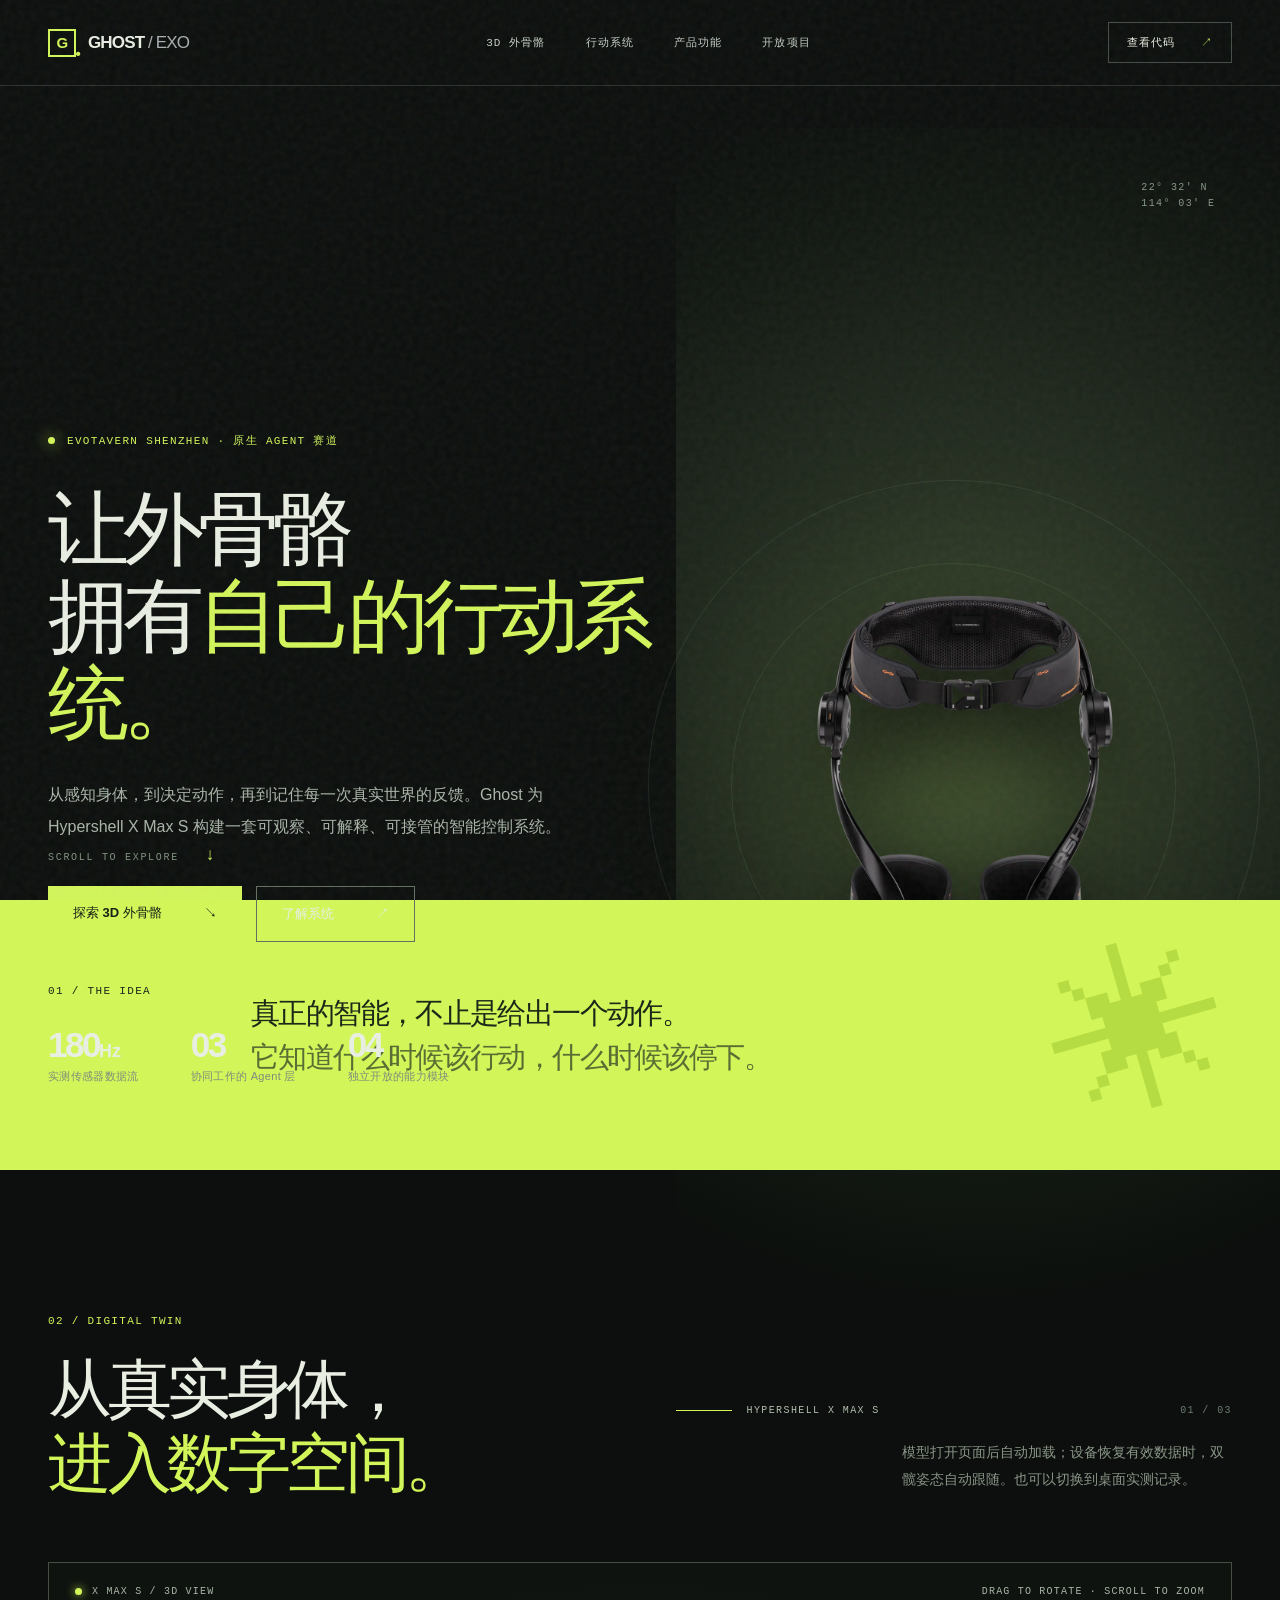
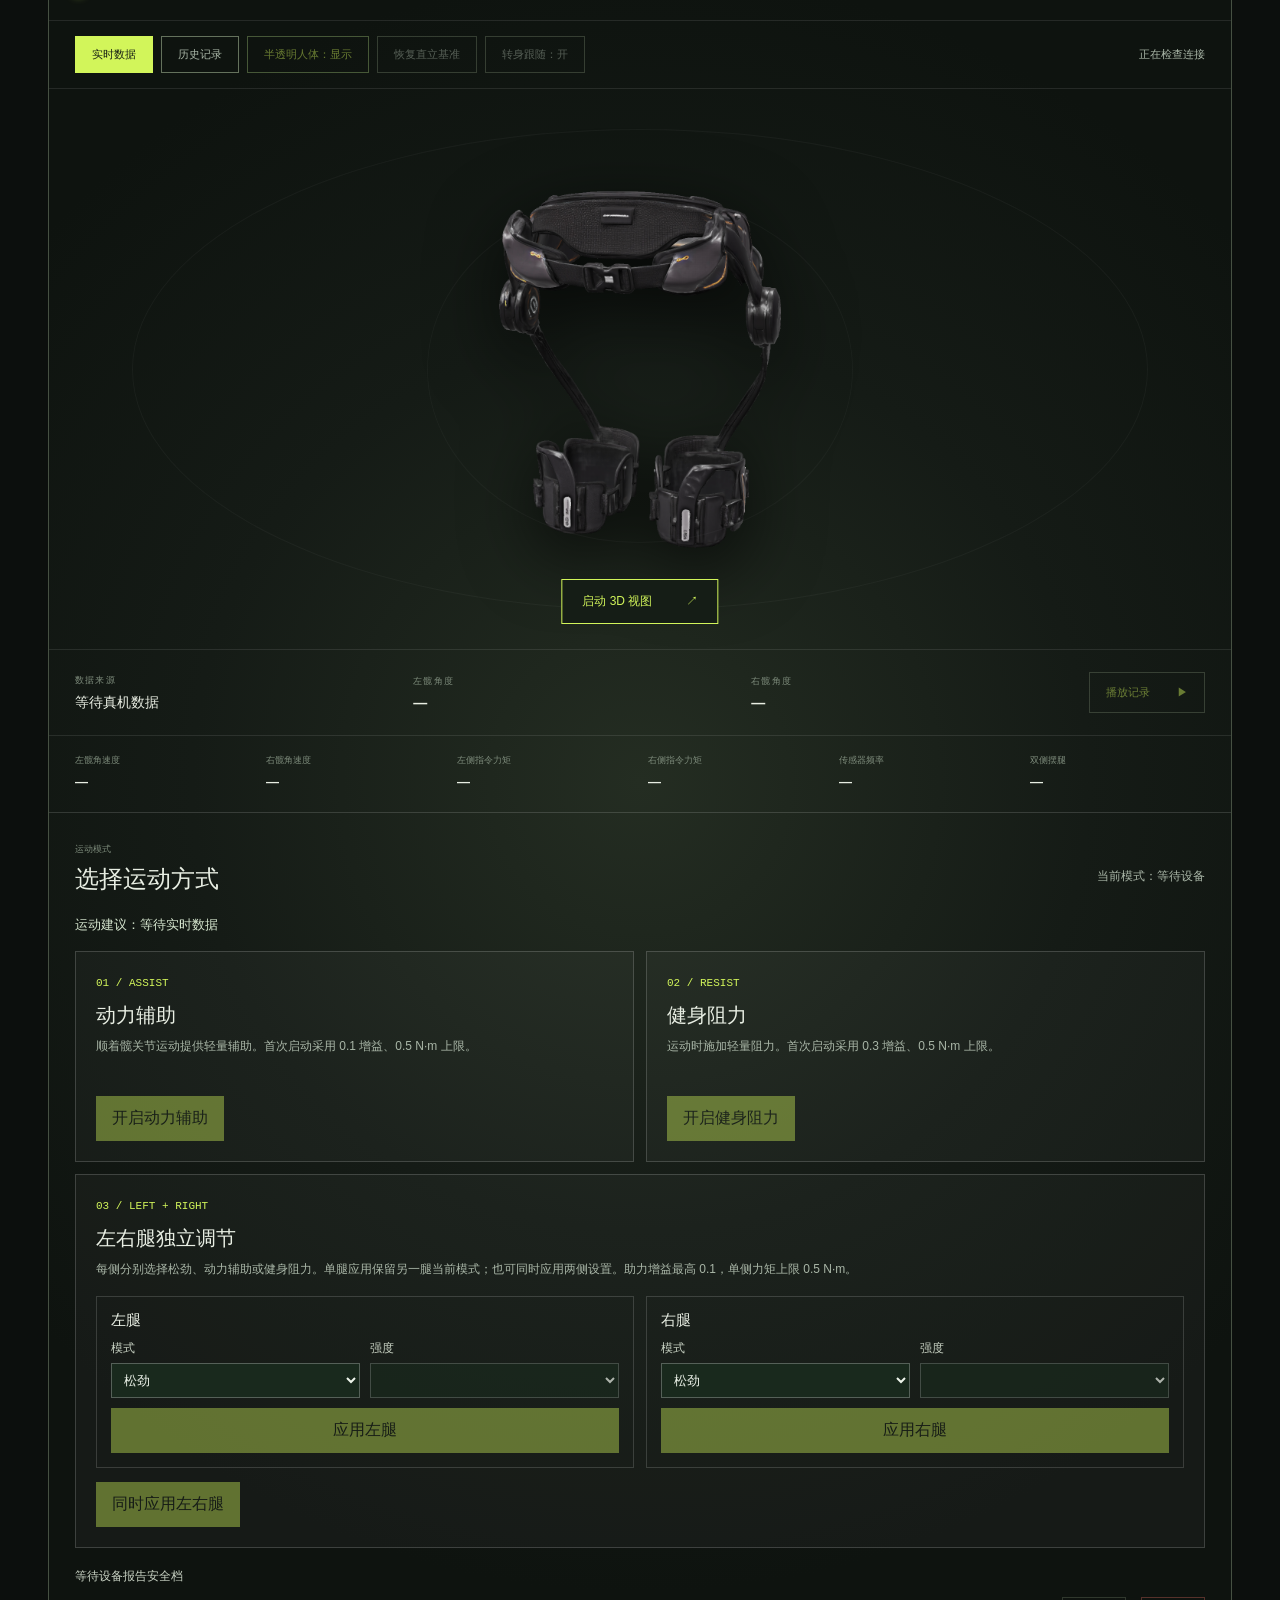
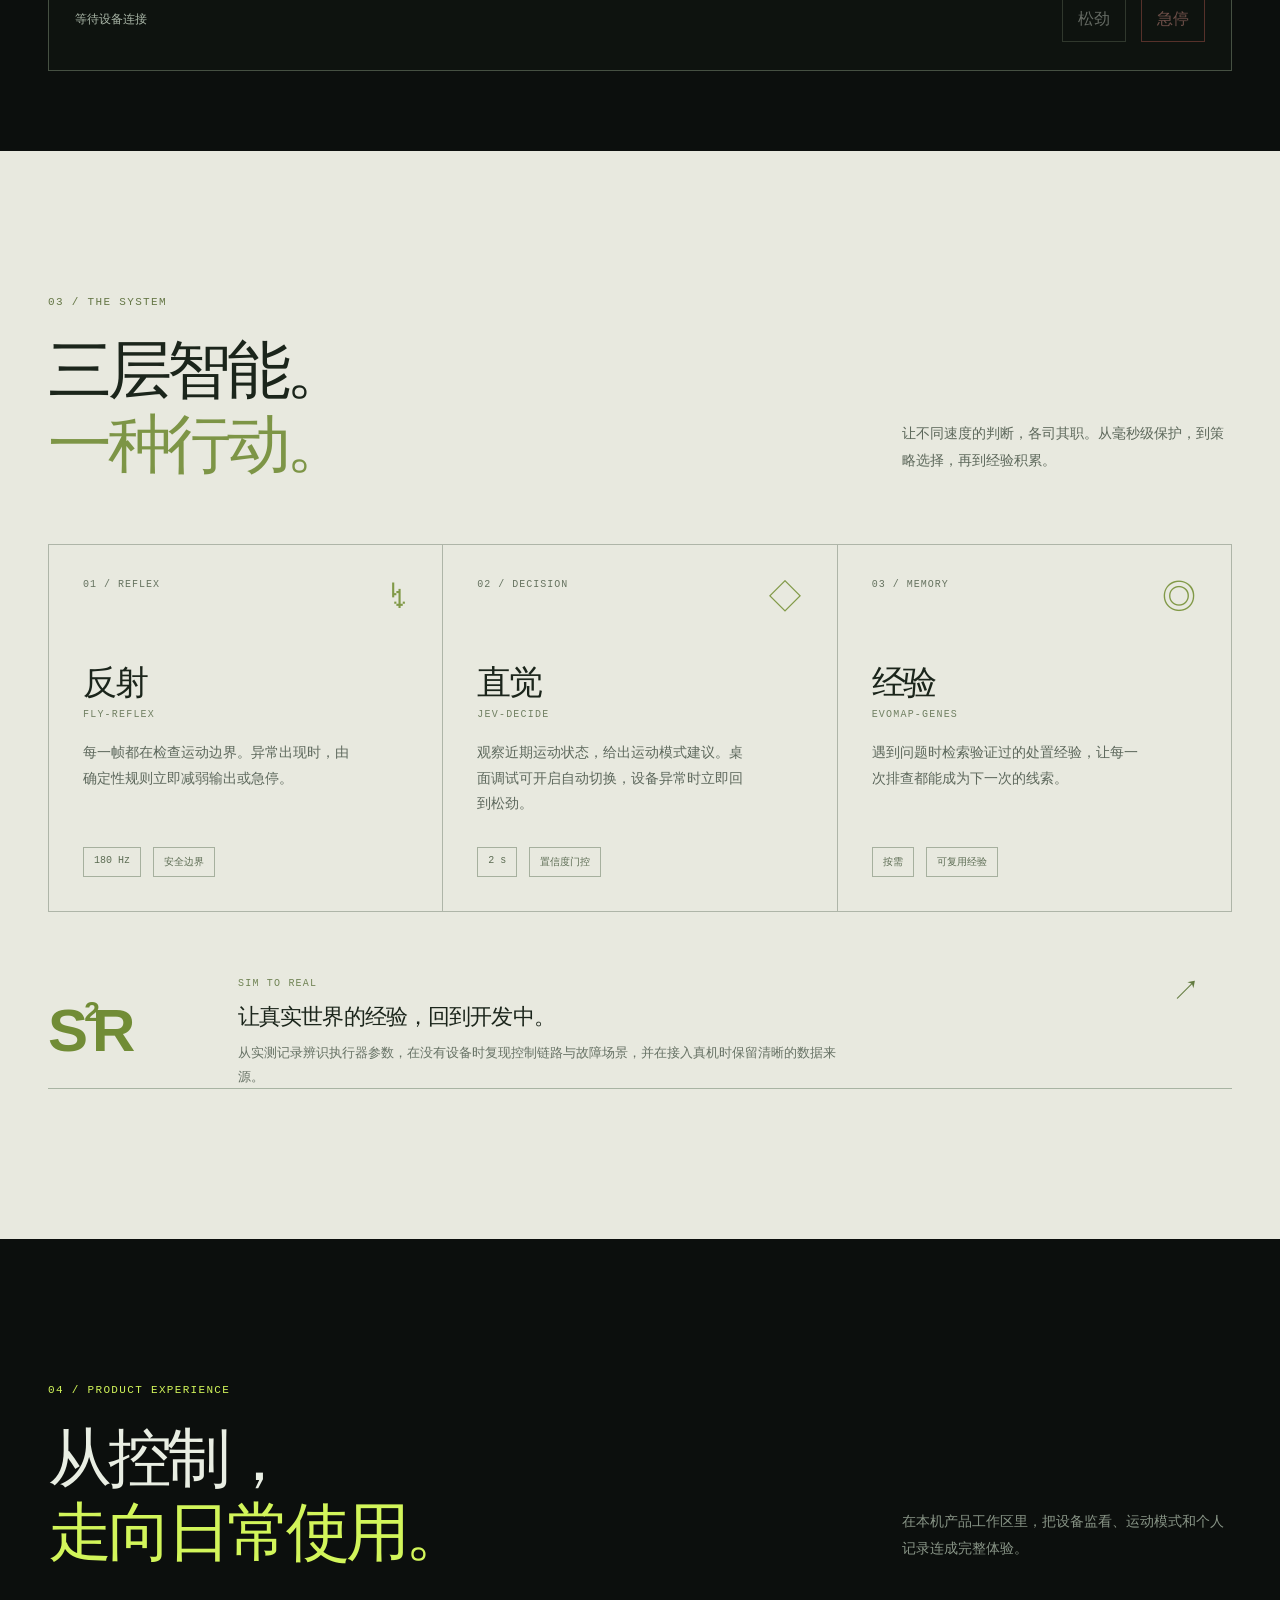
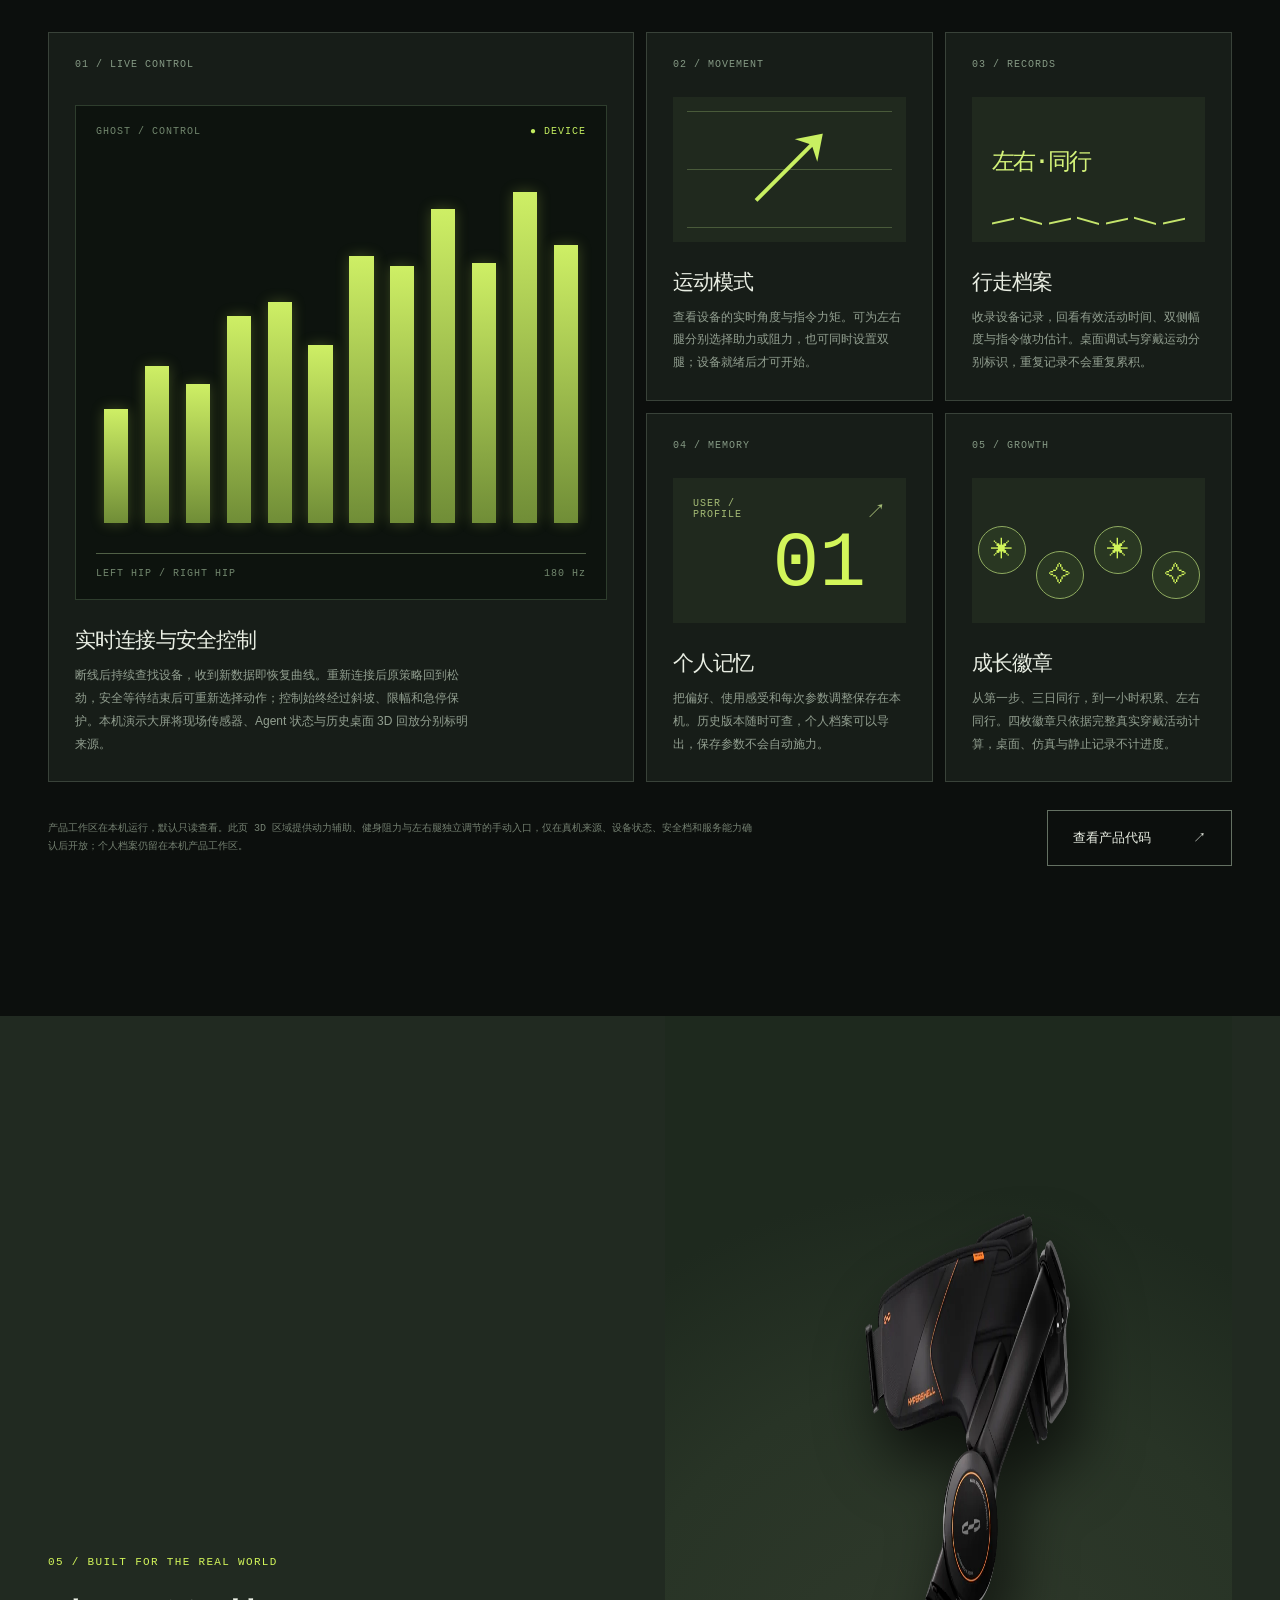
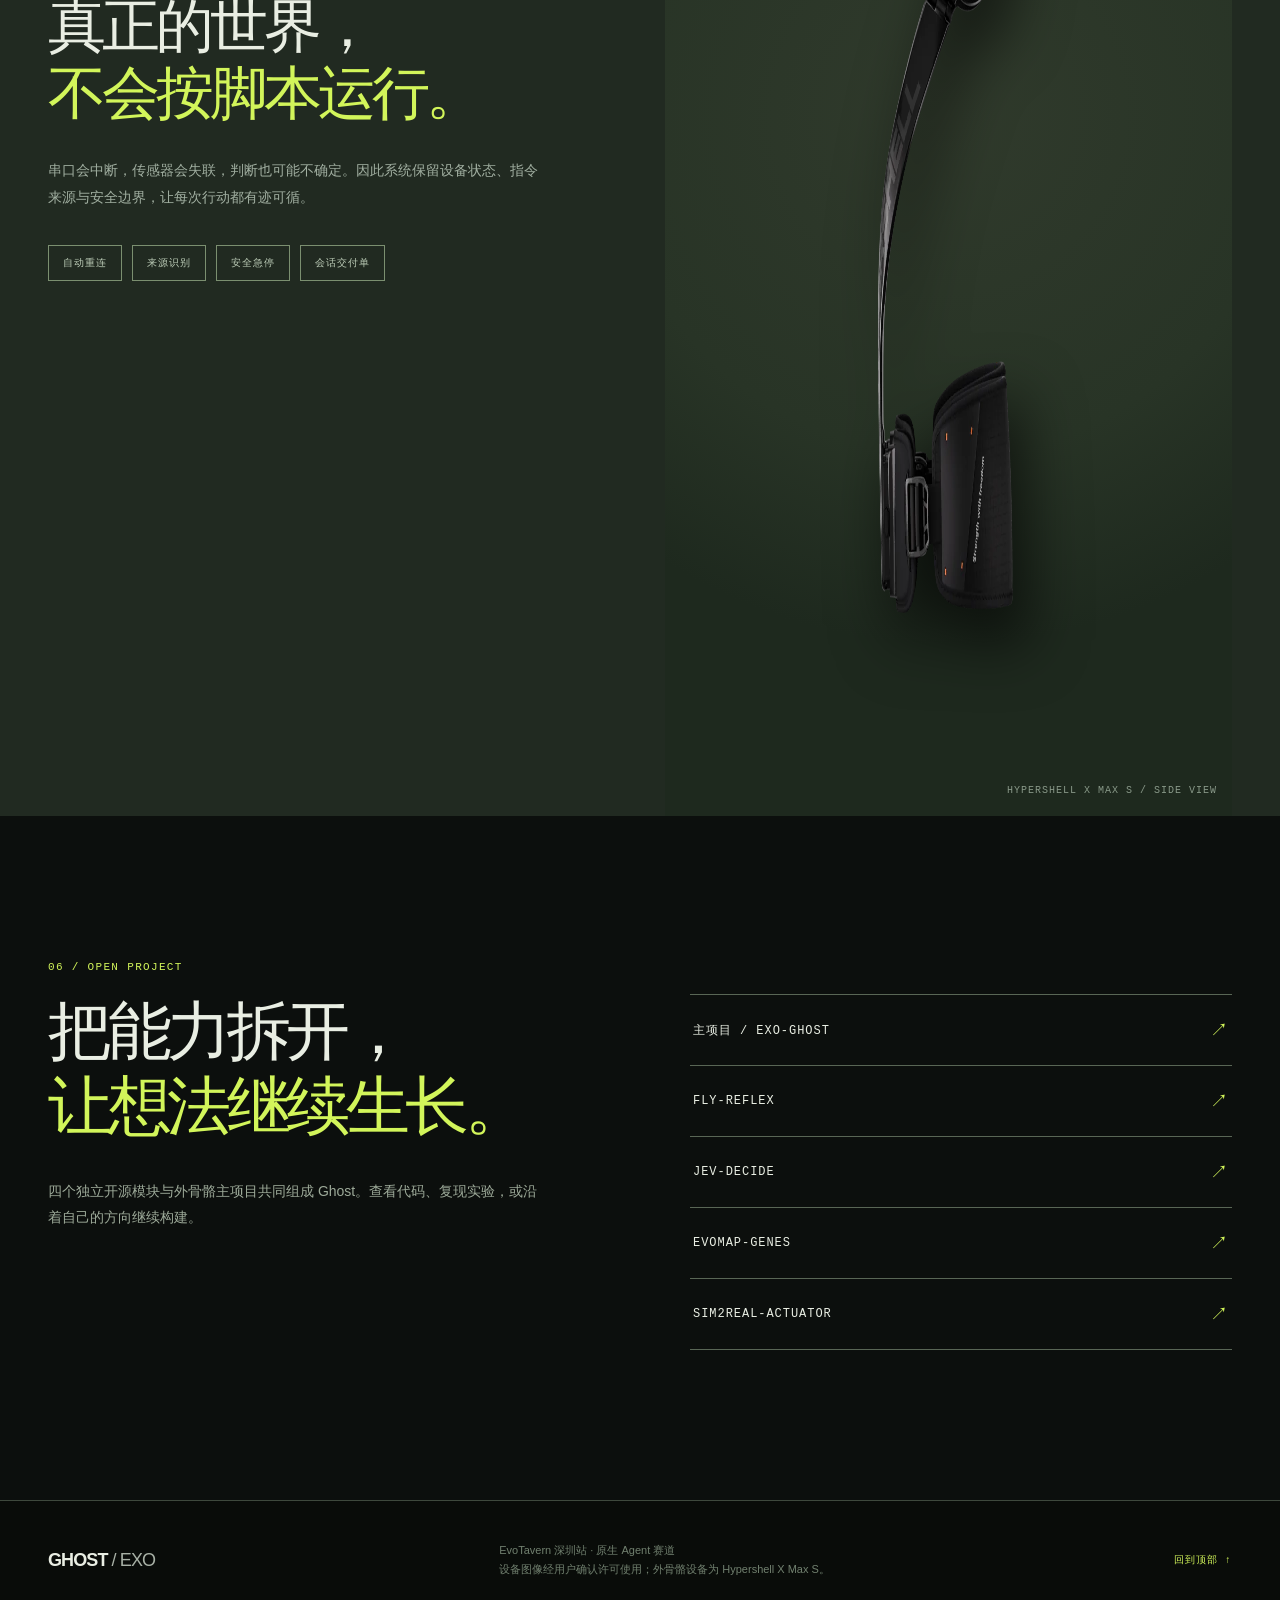
==== commit bf05339e: "Remove bilateral service warning from control card" ====
--- a/site/index.html
+++ b/site/index.html
@@ -11,7 +11,7 @@
     <title>Ghost / 外骨骼行动系统</title>
     <link rel="icon" href="assets/favicon.svg" type="image/svg+xml" />
     <link rel="preload" as="image" href="assets/hypershell-front.webp" />
-    <link rel="stylesheet" href="styles.css?v=20260923-jev" />
+    <link rel="stylesheet" href="styles.css" />
     <script type="importmap">
       {
         "imports": {
@@ -115,14 +115,21 @@
             <h2>从真实身体，<br /><span>进入数字空间。</span></h2>
           </div>
           <p>
-            转动模型，观察外骨骼的结构。播放桌面实测记录，查看双髋角度如何驱动
-            3D 姿态。
+            模型打开页面后自动加载；设备恢复有效数据时，双髋姿态自动跟随。也可以切换到桌面实测记录。
           </p>
         </div>
         <div class="twin-frame">
           <div class="twin-topline">
             <span><i class="live-light"></i> X MAX S / 3D VIEW</span
             ><span>DRAG TO ROTATE · SCROLL TO ZOOM</span>
+          </div>
+          <div class="twin-modes" role="group" aria-label="数据模式">
+            <button type="button" id="mode-live" class="active" aria-pressed="true">实时数据</button>
+            <button type="button" id="mode-replay" aria-pressed="false">历史记录</button>
+            <button type="button" id="human-toggle" aria-pressed="true" disabled>半透明人体：显示</button>
+            <button type="button" id="align-pose" title="恢复已记录的直立姿态基准" disabled>恢复直立基准</button>
+            <button type="button" id="turn-toggle" aria-pressed="true" title="根据腰部传感器的短时转向变化旋转模型" disabled>转身跟随：开</button>
+            <span id="device-state" role="status">正在检查连接</span>
           </div>
           <div class="twin-viewport" id="twin-viewport">
             <img
@@ -139,7 +146,7 @@
           <div class="twin-bottomline">
             <div>
               <span class="small-label">数据来源</span
-              ><strong>历史桌面实测记录</strong>
+              ><strong id="source-label">等待真机数据</strong>
             </div>
             <div>
               <span class="small-label">左髋角度</span
@@ -153,13 +160,76 @@
               播放记录 <span>▶</span>
             </button>
           </div>
-        </div>
-        <div class="twin-caption">
-          <span>01</span>
-          <p>
-            3D 外形依据获准使用的 Hypershell
-            官方产品图制作。历史数据来自真实设备的桌面标定记录；模型姿态为可视化演示，不用于设备运动控制。
-          </p>
+          <div class="twin-telemetry" aria-label="运动数据">
+            <div><span class="small-label">左髋角速度</span><strong id="left-speed">—</strong></div>
+            <div><span class="small-label">右髋角速度</span><strong id="right-speed">—</strong></div>
+            <div><span class="small-label">左侧指令力矩</span><strong id="left-torque">—</strong></div>
+            <div><span class="small-label">右侧指令力矩</span><strong id="right-torque">—</strong></div>
+            <div><span class="small-label">传感器频率</span><strong id="frame-rate">—</strong></div>
+            <div><span class="small-label">双侧摆腿</span><strong id="gait-state">—</strong></div>
+          </div>
+            <div class="twin-control" aria-label="外骨骼运动模式">
+            <div class="twin-control-heading">
+              <div><span class="small-label">运动模式</span><h3>选择运动方式</h3></div>
+              <span id="control-current" role="status">当前模式：等待设备</span>
+            </div>
+            <p id="ai-advice" role="status">运动建议：等待实时数据</p>
+            <div class="twin-control-grid">
+              <div class="twin-control-card">
+                <span>01 / ASSIST</span><h4>动力辅助</h4>
+                <p>顺着髋关节运动提供轻量辅助。首次启动采用 0.1 增益、0.5 N·m 上限。</p>
+                <button id="start-assist" type="button" disabled>开启动力辅助</button>
+              </div>
+              <div class="twin-control-card">
+                <span>02 / RESIST</span><h4>健身阻力</h4>
+                <p>运动时施加轻量阻力。首次启动采用 0.3 增益、0.5 N·m 上限。</p>
+                <button id="start-resist" type="button" disabled>开启健身阻力</button>
+              </div>
+              <div class="twin-control-card" id="legacy-split-resist" hidden>
+                <span>03 / BALANCE</span><h4>左右独立阻力</h4>
+                <p>分别设置双腿阻力，单侧力矩仍限制在 0.5 N·m 以内。</p>
+                <div class="split-resist-inputs">
+                  <label>左腿 <select id="left-resist-gain"><option value="0">关闭</option><option value="0.1">轻</option><option value="0.2">较轻</option><option value="0.3" selected>标准</option><option value="0.5">较强</option></select></label>
+                  <label>右腿 <select id="right-resist-gain"><option value="0">关闭</option><option value="0.1">轻</option><option value="0.2">较轻</option><option value="0.3" selected>标准</option><option value="0.5">较强</option></select></label>
+                </div>
+                <button id="start-split-resist" type="button" disabled>开启独立阻力</button>
+              </div>
+              <div class="twin-control-card bilateral-card">
+                <span>03 / LEFT + RIGHT</span><h4>左右腿独立调节</h4>
+                <p>每侧分别选择松劲、动力辅助或健身阻力。单腿应用保留另一腿当前模式；也可同时应用两侧设置。助力增益最高 0.1，单侧力矩上限 0.5 N·m。</p>
+                <div class="bilateral-legs">
+                  <div class="bilateral-leg">
+                    <strong>左腿</strong>
+                    <label>模式 <select id="left-leg-mode"><option value="zero">松劲</option><option value="assist">动力辅助</option><option value="resist">健身阻力</option></select></label>
+                    <label>强度 <select id="left-leg-gain" disabled></select></label>
+                    <button id="apply-left-leg" type="button" disabled>应用左腿</button>
+                  </div>
+                  <div class="bilateral-leg">
+                    <strong>右腿</strong>
+                    <label>模式 <select id="right-leg-mode"><option value="zero">松劲</option><option value="assist">动力辅助</option><option value="resist">健身阻力</option></select></label>
+                    <label>强度 <select id="right-leg-gain" disabled></select></label>
+                    <button id="apply-right-leg" type="button" disabled>应用右腿</button>
+                  </div>
+                </div>
+                <div class="bilateral-actions">
+                  <button id="apply-both-legs" type="button" disabled>同时应用左右腿</button>
+                </div>
+              </div>
+            </div>
+            <p class="control-profile" id="control-profile" role="status">等待设备报告安全档</p>
+            <div class="control-footer"><p id="control-reason" role="status">等待设备连接</p>
+              <button id="control-zero" type="button" disabled>松劲</button>
+              <button id="control-estop" class="danger" type="button" disabled>急停</button>
+            </div>
+            <dialog id="control-safety-dialog" class="control-safety-dialog" aria-labelledby="control-safety-title">
+              <h4 id="control-safety-title">确认测试状态</h4>
+              <p id="control-safety-message"></p>
+              <div class="control-safety-actions">
+                <button id="control-safety-cancel" type="button">取消</button>
+                <button id="control-safety-send" type="button">确认并发送</button>
+              </div>
+            </dialog>
+          </div>
         </div>
       </section>
 
@@ -195,7 +265,7 @@
               <h3>直觉</h3>
               <p class="en-title">JEV-DECIDE</p>
               <p>
-                观察一段运动窗口，判断当前适合的策略；信心不够时，保持现状。
+                观察近期运动状态，给出运动模式建议。桌面调试可开启自动切换，设备异常时立即回到松劲。
               </p>
               <div class="layer-foot">
                 <span>2 s</span><span>置信度门控</span>
@@ -242,33 +312,38 @@
             <h2>从控制，<br /><span>走向日常使用。</span></h2>
           </div>
           <p>
-          在本机产品工作区里，查看设备状态、运动模式、个人记录和眼镜照片。
+            在本机产品工作区里，把设备监看、运动模式和个人记录连成完整体验。
           </p>
         </div>
         <div class="product-grid">
           <article class="product-card product-large">
             <div class="product-number">01 / LIVE CONTROL</div>
             <div class="product-graphic dashboard-graphic" aria-hidden="true">
-              <div class="dash-mini-rail">
-                <span class="dash-mini-mark">g</span>
-                <span>总览</span><span>运动模式</span><span>行走档案</span>
-              </div>
-              <div class="dash-mini-main">
-                <div class="dash-top"><span>GHOST / MOVEMENT STUDIO</span><span>总览</span></div>
-                <div class="dash-mini-hero">
-                  <div>
-                    <strong>从这里，<br />开始下一步。</strong>
-                    <p>设备状态、运动模式和每次留下的记录，都在这里。</p>
-                  </div>
-                  <img src="assets/hypershell-front.webp" alt="" loading="lazy" />
-                </div>
-                <div class="dash-mini-status">当前数据 <span>来自设备服务</span></div>
-                <div class="dash-mini-links"><span>运动模式 ↗</span><span>行走档案 ↗</span></div>
+              <div class="dash-top">
+                <span>GHOST / CONTROL</span
+                ><span class="dash-online">● DEVICE</span>
+              </div>
+              <div class="dash-bars">
+                <span style="height: 32%"></span
+                ><span style="height: 44%"></span
+                ><span style="height: 39%"></span
+                ><span style="height: 58%"></span
+                ><span style="height: 62%"></span
+                ><span style="height: 50%"></span
+                ><span style="height: 75%"></span
+                ><span style="height: 72%"></span
+                ><span style="height: 88%"></span
+                ><span style="height: 73%"></span
+                ><span style="height: 93%"></span
+                ><span style="height: 78%"></span>
+              </div>
+              <div class="dash-footer">
+                <span>LEFT HIP / RIGHT HIP</span><span>180 Hz</span>
               </div>
             </div>
             <h3>实时连接与安全控制</h3>
             <p>
-              串口自动发现与重连；设备就绪后恢复数据展示。助力、阻尼与保持策略始终经过斜坡、限幅和急停保护。
+              断线后持续查找设备，收到新数据即恢复曲线。重新连接后原策略回到松劲，安全等待结束后可重新选择动作；控制始终经过斜坡、限幅和急停保护。本机演示大屏将现场传感器、Agent 状态与历史桌面 3D 回放分别标明来源。
             </p>
           </article>
           <article class="product-card">
@@ -278,7 +353,7 @@
               <div class="mode-tracks"><i></i><i></i><i></i></div>
             </div>
             <h3>运动模式</h3>
-            <p>查看设备的实时角度与指令力矩。助力、锻炼预设由你手动选择，设备就绪后才可开始。</p>
+              <p>查看设备的实时角度与指令力矩。可为左右腿分别选择助力或阻力，也可同时设置双腿；设备就绪后才可开始。</p>
           </article>
           <article class="product-card">
             <div class="product-number">03 / RECORDS</div>
@@ -311,20 +386,12 @@
               从第一步、三日同行，到一小时积累、左右同行。四枚徽章只依据完整真实穿戴活动计算，桌面、仿真与静止记录不计进度。
             </p>
           </article>
-          <article class="product-card">
-            <div class="product-number">06 / GLASSES · TRIAL</div>
-            <div class="mini-graphic memory-graphic">
-              <span>PHOTO / VIEW</span><strong>◉</strong><small>↗</small>
-            </div>
-            <h3>眼镜看一看</h3>
-            <p>真机眼镜 Demo 连续拍照时，上一张交给 EvoMap 识别，眼镜继续拍下一张。新照片显示在最上方，并标注可见物体。识别结果随后交给 jEV 复核；只有两次判断同向且置信度足够时才给出左/右提示，否则显示无法判断。当前尚未配置 jEV 服务密钥，远端复核未现场验收。默认关闭的支架电机演示也只接受复核通过的新照片结果；真机动作待验收，不用于实际导盲。</p>
-          </article>
         </div>
         <div class="product-actions">
           <p class="product-note">
-            产品工作区在本机运行，默认只读查看。运动控制需在本机另行启用；本展示页不访问设备或私人档案。
+            产品工作区在本机运行，默认只读查看。此页 3D 区域提供动力辅助、健身阻力与左右腿独立调节的手动入口，仅在真机来源、设备状态、安全档和服务能力确认后开放；个人档案仍留在本机产品工作区。
           </p>
-          <a class="button button-ghost" href="https://github.com/OwenZhao9/exo-ghost-hypershell/tree/feat/glasses-demo-GPT" target="_blank" rel="noopener noreferrer">
+          <a class="button button-ghost" href="https://github.com/OwenZhao9/exo-ghost-hypershell/tree/integration/product-GPT" target="_blank" rel="noopener noreferrer">
             查看产品代码 <span aria-hidden="true">↗</span>
           </a>
         </div>
--- a/site/styles.css
+++ b/site/styles.css
@@ -384,6 +384,7 @@
   padding-top: 140px;
   padding-bottom: 150px;
 }
+.twin-section { padding-bottom: 80px; }
 .section-heading {
   display: flex;
   justify-content: space-between;
@@ -443,6 +444,42 @@
   background: var(--accent);
   box-shadow: 0 0 10px var(--accent);
 }
+.twin-modes {
+  display: flex;
+  align-items: center;
+  gap: 8px;
+  padding: 15px 26px;
+  border-bottom: 1px solid #ffffff18;
+}
+.twin-modes button {
+  border: 1px solid #64715c;
+  background: transparent;
+  color: #a9b6a7;
+  padding: 10px 16px;
+  font-size: 11px;
+  cursor: pointer;
+}
+.twin-modes button.active {
+  background: var(--accent);
+  border-color: var(--accent);
+  color: #172015;
+}
+.twin-modes button:disabled {
+  opacity: 0.45;
+  cursor: not-allowed;
+}
+.twin-modes #human-toggle[aria-pressed="true"] {
+  color: var(--accent);
+  border-color: #8aab68;
+}
+.twin-modes > span {
+  margin-left: auto;
+  color: #a9b6a7;
+  font-size: 11px;
+  text-align: right;
+}
+.twin-modes > span[data-level="online"] { color: var(--accent); }
+.twin-modes > span[data-level="warn"] { color: #e6c477; }
 .twin-viewport {
   height: 560px;
   position: relative;
@@ -544,19 +581,69 @@
 .twin-bottomline button span {
   margin-left: 20px;
 }
-.twin-caption {
-  display: flex;
-  gap: 25px;
-  margin-top: 24px;
-  color: #7d8a7a;
-  font-size: 12px;
-  line-height: 1.8;
-  max-width: 800px;
-}
-.twin-caption span {
-  font-family: "DM Mono", monospace;
-  color: var(--accent);
-}
+.twin-telemetry {
+  display: grid;
+  grid-template-columns: repeat(6, minmax(0, 1fr));
+  gap: 16px;
+  padding: 18px 26px 23px;
+  border-top: 1px solid #ffffff18;
+}
+.twin-telemetry > div {
+  display: flex;
+  flex-direction: column;
+  gap: 7px;
+}
+.twin-telemetry strong {
+  color: #e8eee3;
+  font-family: Manrope, "PingFang SC", sans-serif;
+  font-size: 13px;
+  font-weight: 600;
+  letter-spacing: 0;
+}
+.twin-control {
+  padding: 25px 26px 28px;
+  border-top: 1px solid #ffffff24;
+  color: #e8eee3;
+}
+.twin-control-heading, .control-footer {
+  display: flex;
+  align-items: center;
+  justify-content: space-between;
+  gap: 15px;
+}
+.twin-control-heading h3 { margin: 7px 0 20px; font-size: 24px; }
+.twin-control-heading > span, .control-footer p { color: #a9b6a7; font-size: 12px; }
+#ai-advice { margin: 0 0 16px; color: #d6e6cf; font-size: 13px; line-height: 1.5; }
+.twin-control-grid { display: grid; grid-template-columns: repeat(2, minmax(0, 1fr)); gap: 12px; }
+.twin-control-card { border: 1px solid #ffffff2b; padding: 20px; background: #ffffff08; }
+.twin-control-card > span { color: var(--accent); font: 11px "DM Mono", monospace; }
+.twin-control-card h4 { margin: 12px 0 8px; font-size: 20px; }
+.twin-control-card p { min-height: 42px; margin: 0 0 17px; color: #a9b6a7; font-size: 12px; line-height: 1.6; }
+.split-resist-inputs { display: flex; flex-wrap: wrap; gap: 10px; margin-bottom: 14px; }
+.split-resist-inputs label { display: grid; gap: 5px; color: #c8d2c3; font-size: 12px; }
+.split-resist-inputs select { min-width: 96px; padding: 7px; color: #eef4eb; background: #19291d; border: 1px solid #ffffff42; }
+.bilateral-card { grid-column: 1 / -1; }
+.bilateral-card p { min-height: 0; }
+.bilateral-legs { display: grid; grid-template-columns: repeat(2, minmax(0, 1fr)); gap: 12px; }
+.bilateral-leg { display: grid; grid-template-columns: minmax(0, 1fr) minmax(0, 1fr); gap: 10px; align-items: end; padding: 14px; border: 1px solid #ffffff27; }
+.bilateral-leg strong { grid-column: 1 / -1; font-size: 15px; }
+.bilateral-leg label { display: grid; gap: 6px; color: #c8d2c3; font-size: 12px; }
+.bilateral-leg select { width: 100%; min-width: 0; padding: 8px; color: #eef4eb; background: #19291d; border: 1px solid #ffffff42; }
+.bilateral-leg button { grid-column: 1 / -1; }
+.bilateral-actions { display: flex; align-items: center; flex-wrap: wrap; gap: 14px; margin-top: 14px; }
+.twin-control button { border: 1px solid var(--accent); background: var(--accent); color: #172015; padding: 11px 15px; cursor: pointer; }
+.twin-control button:disabled { opacity: .4; cursor: not-allowed; }
+.control-profile { margin: 20px 0 12px; color: #c8d2c3; font-size: 12px; }
+.control-safety-dialog { width: min(420px, calc(100vw - 32px)); padding: 24px; border: 1px solid #869873; background: #182219; color: #e8eee3; }
+.control-safety-dialog::backdrop { background: #000a; }
+.control-safety-dialog h4 { margin: 0 0 10px; font-size: 20px; }
+.control-safety-dialog p { margin: 0 0 20px; color: #c8d2c3; font-size: 14px; line-height: 1.6; }
+.control-safety-actions { display: flex; justify-content: flex-end; flex-wrap: wrap; gap: 10px; }
+.twin-control .control-safety-actions button:first-child { background: transparent; color: #e8eee3; border-color: #64715c; }
+.control-footer { justify-content: flex-end; }
+.control-footer p { flex: 1; margin: 0; }
+.twin-control .control-footer button { background: transparent; color: #e8eee3; border-color: #64715c; }
+.twin-control .control-footer button.danger { color: #ffaaa0; border-color: #c15e54; }
 .system-section {
   background: #e8e9df;
   color: #1b251b;
@@ -715,101 +802,40 @@
   flex: 1;
   min-height: 430px;
   margin-top: 35px;
-  background: #f7f9fb;
-  border: 1px solid #dbe3e9;
-  display: grid;
-  grid-template-columns: 90px minmax(0, 1fr);
-  overflow: hidden;
-}
-.dash-mini-rail {
+  background: #0d130e;
+  border: 1px solid #2e3d2d;
+  padding: 20px;
   display: flex;
   flex-direction: column;
-  gap: 18px;
-  padding: 20px 10px;
-  border-right: 1px solid #dbe3e9;
-  background: #fff;
-  color: #60717b;
-  font-size: 9px;
-}
-.dash-mini-mark {
-  display: grid;
-  place-items: center;
-  width: 22px;
-  height: 22px;
-  border: 1px solid #172127;
-  color: #172127;
-  font-size: 16px;
-  font-weight: 800;
-}
-.dash-mini-main {
-  display: flex;
-  flex-direction: column;
-  padding: 22px 24px;
-  min-width: 0;
-}
-.dash-top {
+}
+.dash-top,
+.dash-footer {
   display: flex;
   justify-content: space-between;
-  gap: 8px;
   font-family: "DM Mono", monospace;
-  font-size: 8px;
+  font-size: 10px;
   letter-spacing: 0.1em;
-  color: #69808d;
-}
-.dash-mini-hero {
-  display: flex;
-  align-items: center;
-  gap: 4px;
+  color: #71866d;
+}
+.dash-online {
+  color: #c1eb5e;
+}
+.dash-bars {
+  display: flex;
+  align-items: flex-end;
+  gap: 3.5%;
   flex: 1;
-}
-.dash-mini-hero > div {
-  min-width: 0;
+  padding: 30px 8px;
+  border-bottom: 1px solid #506046;
+}
+.dash-bars span {
   flex: 1;
-}
-.dash-mini-hero img {
-  width: 43%;
-  max-height: 225px;
-  object-fit: contain;
-}
-.dash-mini-main strong {
-  display: block;
-  color: #172127;
-  font-size: clamp(20px, 2.2vw, 36px);
-  line-height: 1.2;
-  letter-spacing: -0.07em;
-}
-.dash-mini-main p {
-  max-width: 250px;
-  margin-top: 13px;
-  color: #60717b;
-  font-size: 10px;
-  line-height: 1.6;
-}
-.dash-mini-status {
-  display: flex;
-  justify-content: space-between;
-  gap: 12px;
-  margin-top: auto;
-  padding: 12px;
-  border: 1px solid #dbe3e9;
-  background: #fff;
-  color: #176ab8;
-  font-size: 9px;
-}
-.dash-mini-status span {
-  color: #60717b;
-}
-.dash-mini-links {
-  display: flex;
-  gap: 8px;
-  margin-top: 9px;
-}
-.dash-mini-links span {
-  flex: 1;
-  padding: 10px;
-  border: 1px solid #c5d9e9;
-  color: #176ab8;
-  font-size: 9px;
+  background: linear-gradient(0deg, #708d37, #ceef65);
+  min-height: 2px;
+  box-shadow: 0 0 14px #c6ed5340;
+}
+.dash-footer {
+  padding-top: 14px;
 }
 .mini-graphic {
   height: 145px;
@@ -1164,7 +1190,7 @@
   }
   .asterisk {
     position: absolute;
-    right: 20px;
+    right: 0;
     bottom: -30px;
     font-size: 110px;
   }
@@ -1174,6 +1200,7 @@
     padding-top: 80px;
     padding-bottom: 85px;
   }
+  .twin-section { padding-bottom: 55px; }
   .section-heading {
     display: block;
     margin-bottom: 35px;
@@ -1214,9 +1241,25 @@
     grid-column: span 2;
     text-align: left;
   }
-  .twin-caption {
-    font-size: 10px;
-  }
+  .twin-modes {
+    flex-wrap: wrap;
+    padding: 12px 16px;
+  }
+  .twin-modes > span {
+    flex-basis: 100%;
+    margin-left: 0;
+    text-align: left;
+  }
+  .twin-telemetry {
+    grid-template-columns: repeat(2, minmax(0, 1fr));
+    padding: 16px;
+  }
+  .twin-control { padding: 20px 16px; }
+  .twin-control-heading, .control-footer { flex-wrap: wrap; }
+  .twin-control-grid { grid-template-columns: 1fr; }
+  .twin-control-card p { min-height: 0; }
+  .bilateral-legs { grid-template-columns: 1fr; }
+  .control-footer p { flex-basis: 100%; }
   .system-section {
     padding: 80px 0;
   }
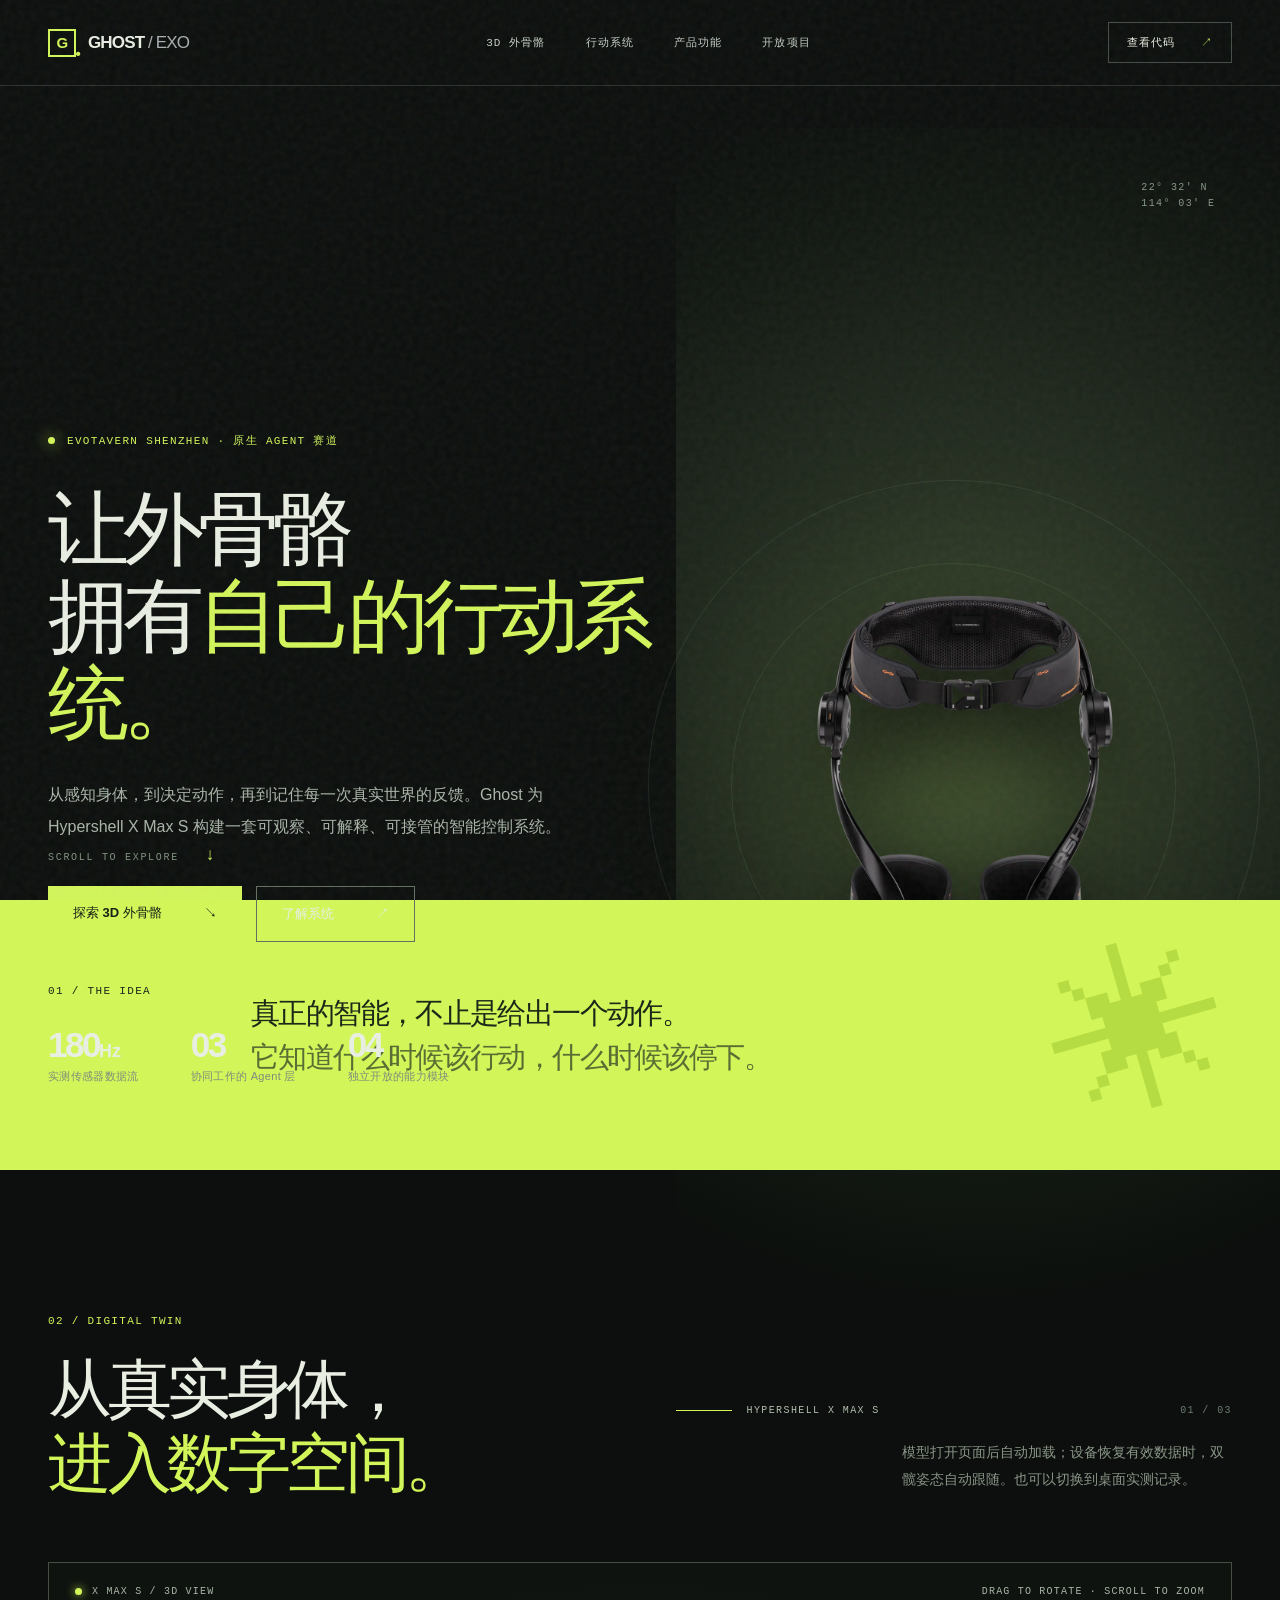
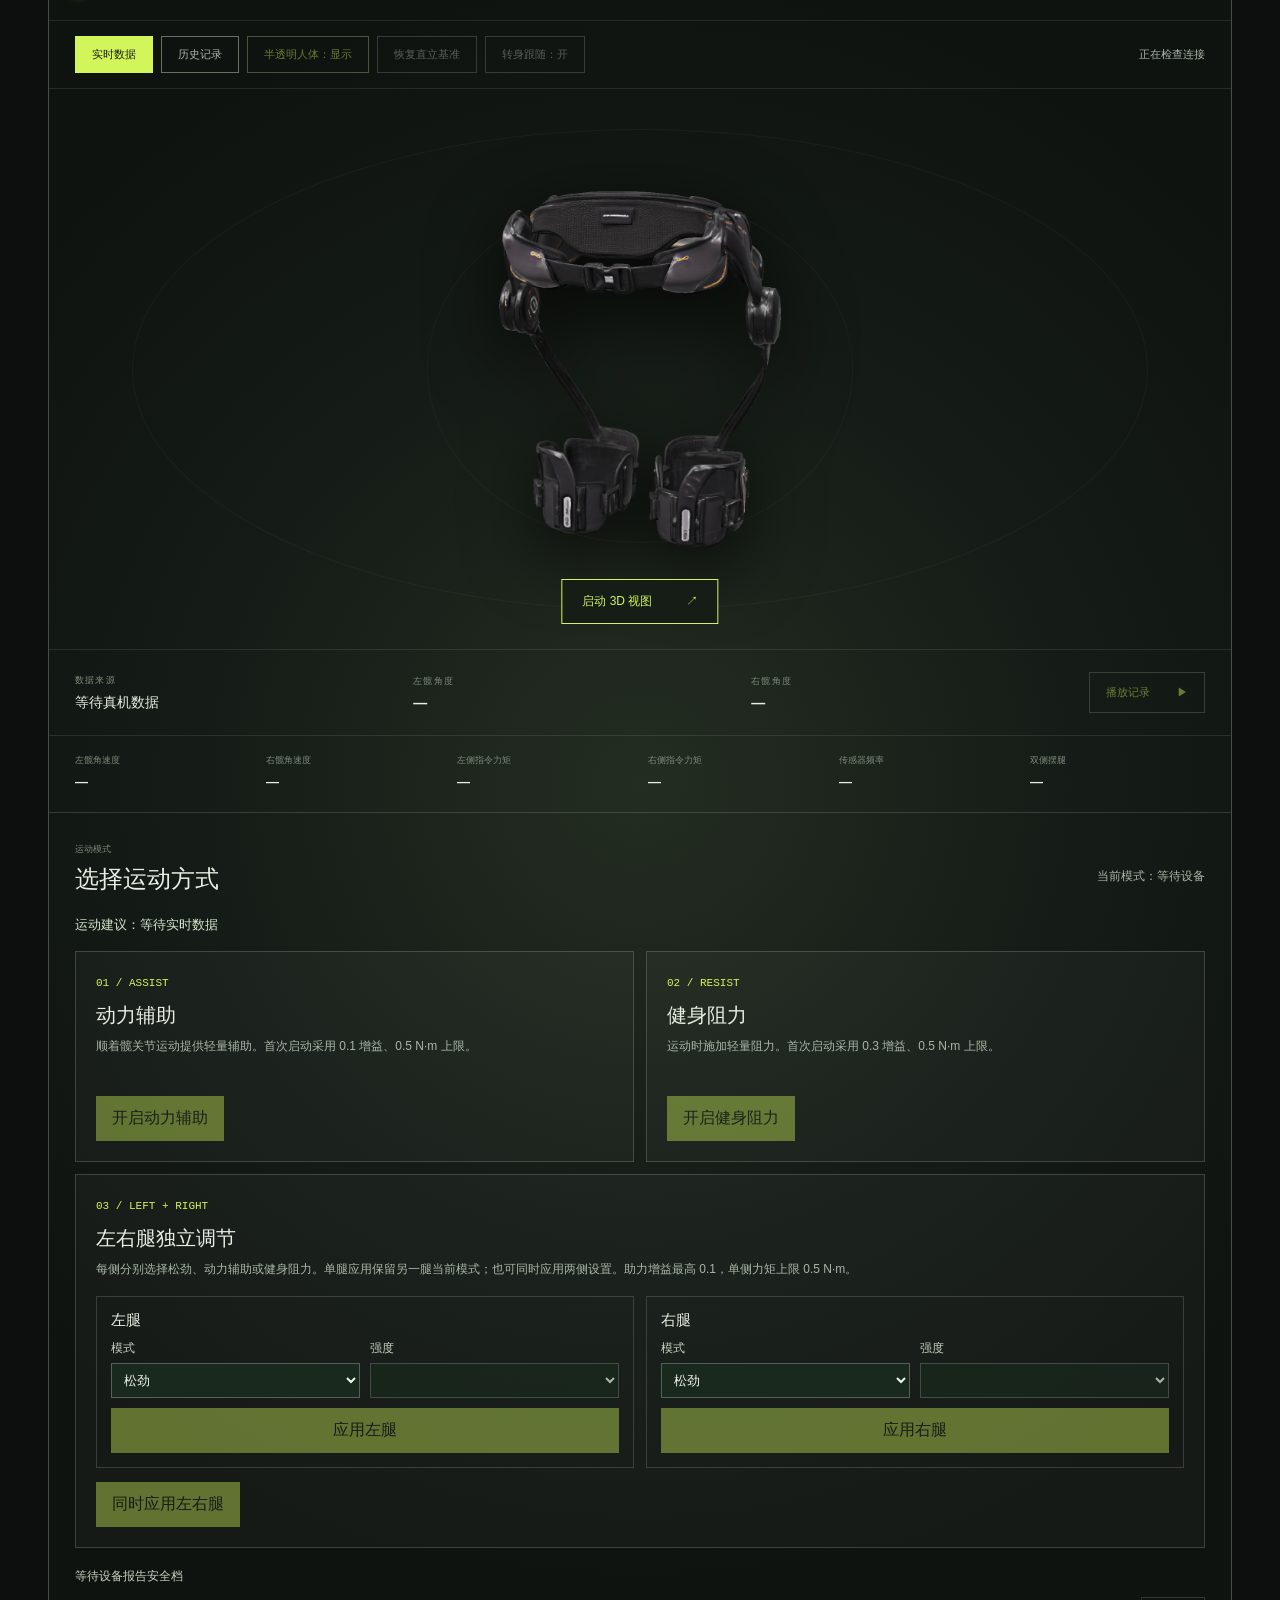
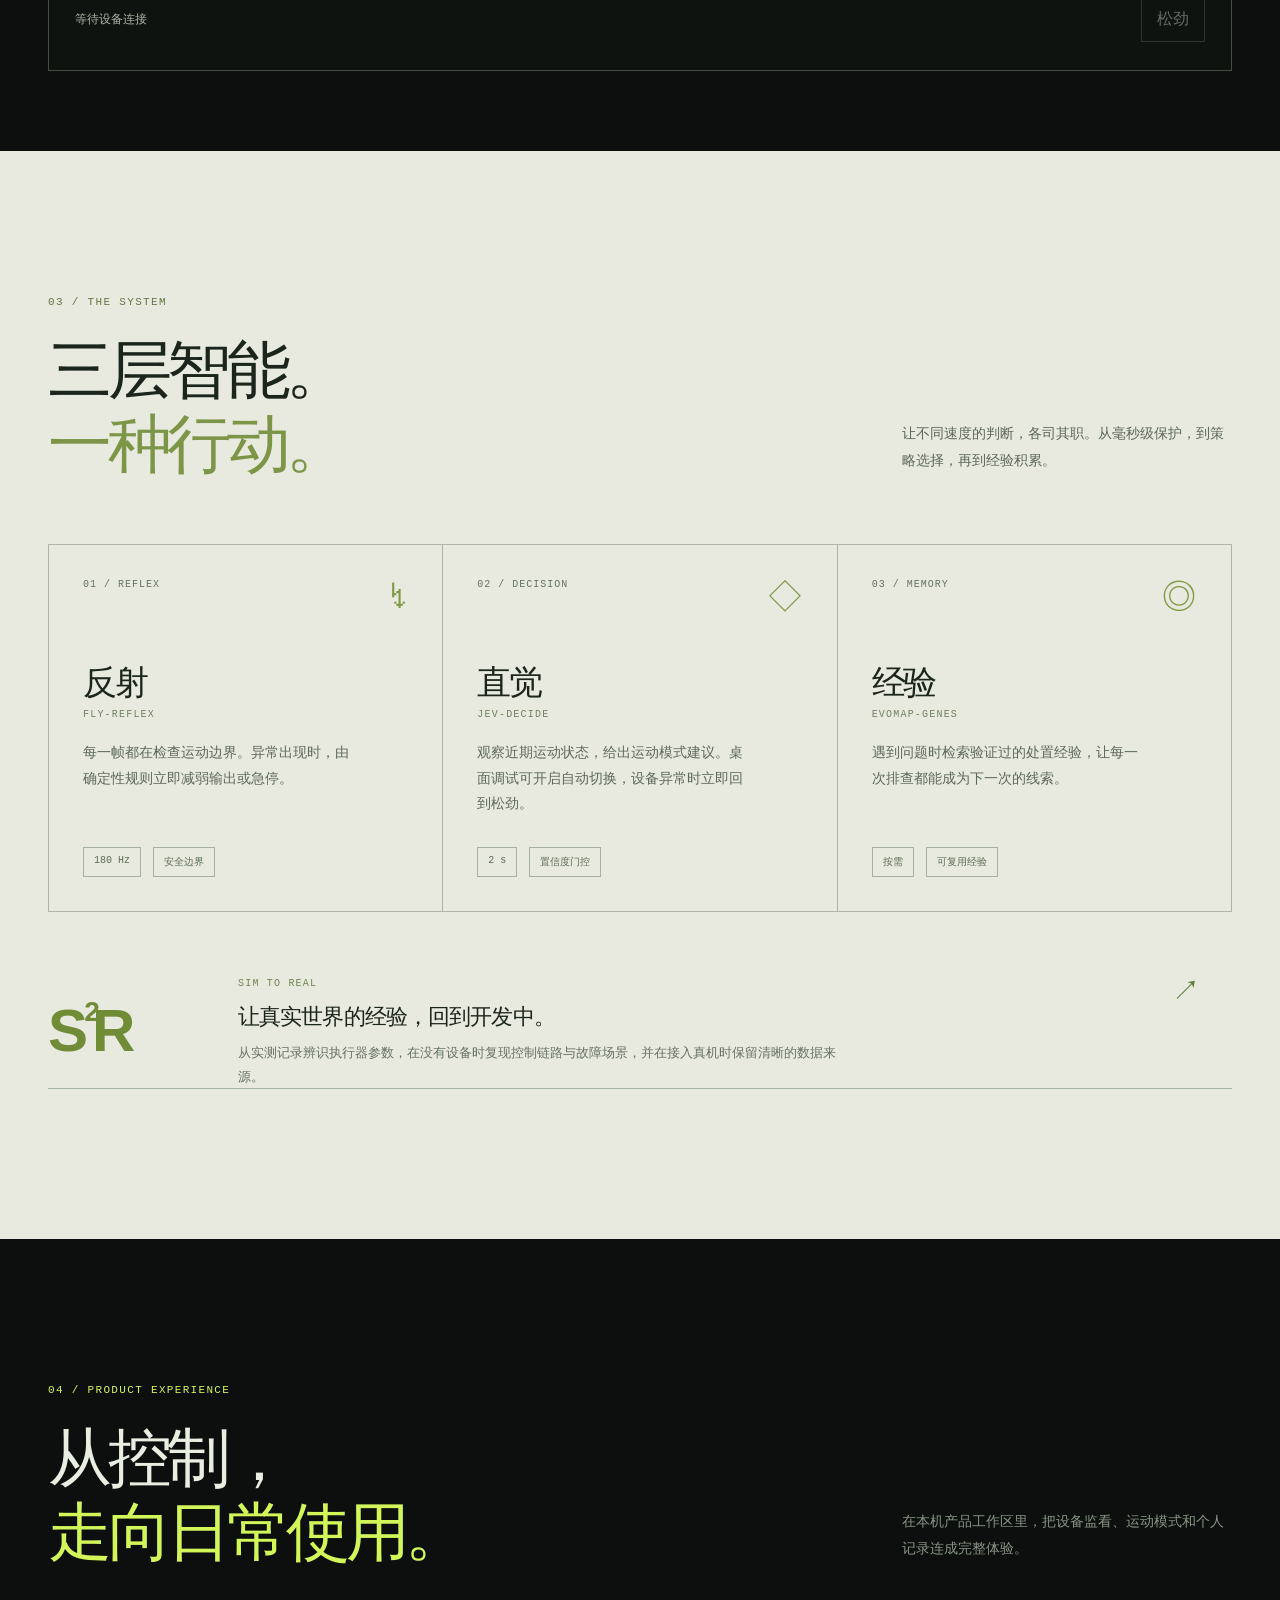
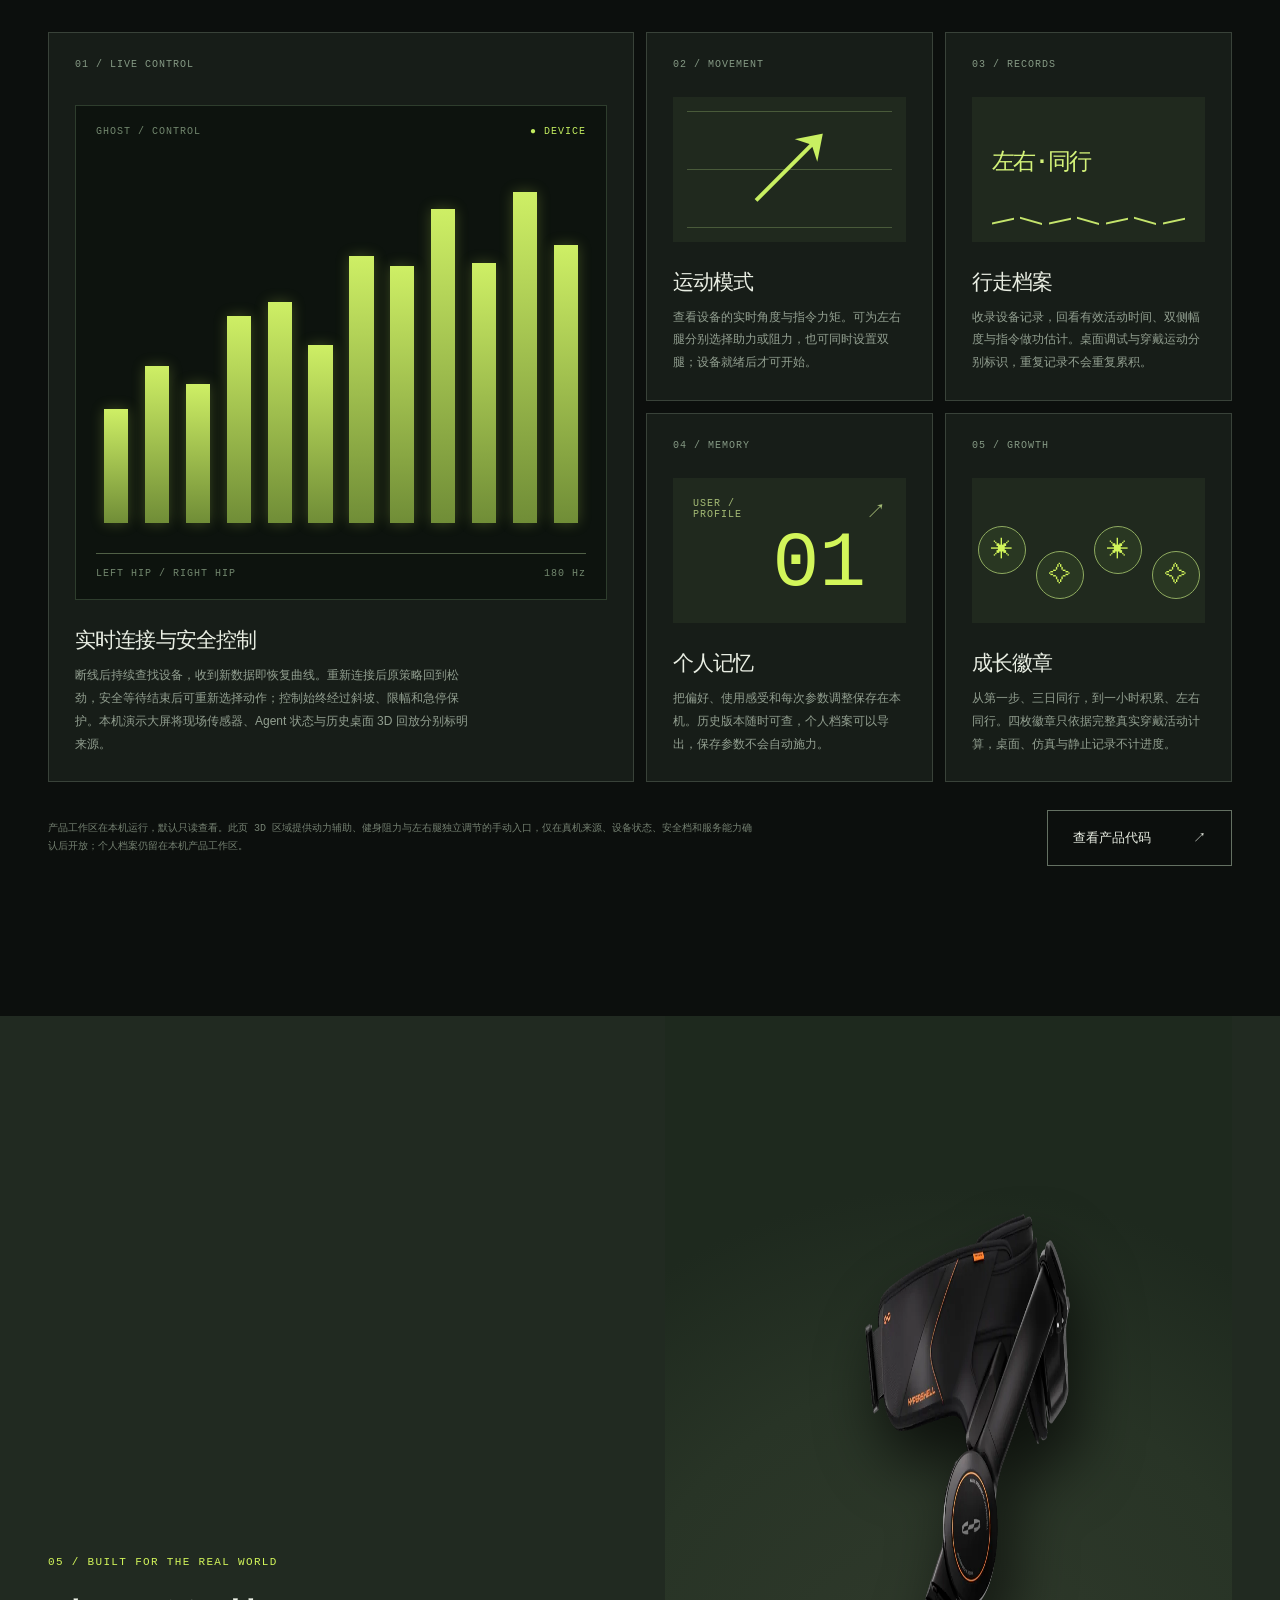
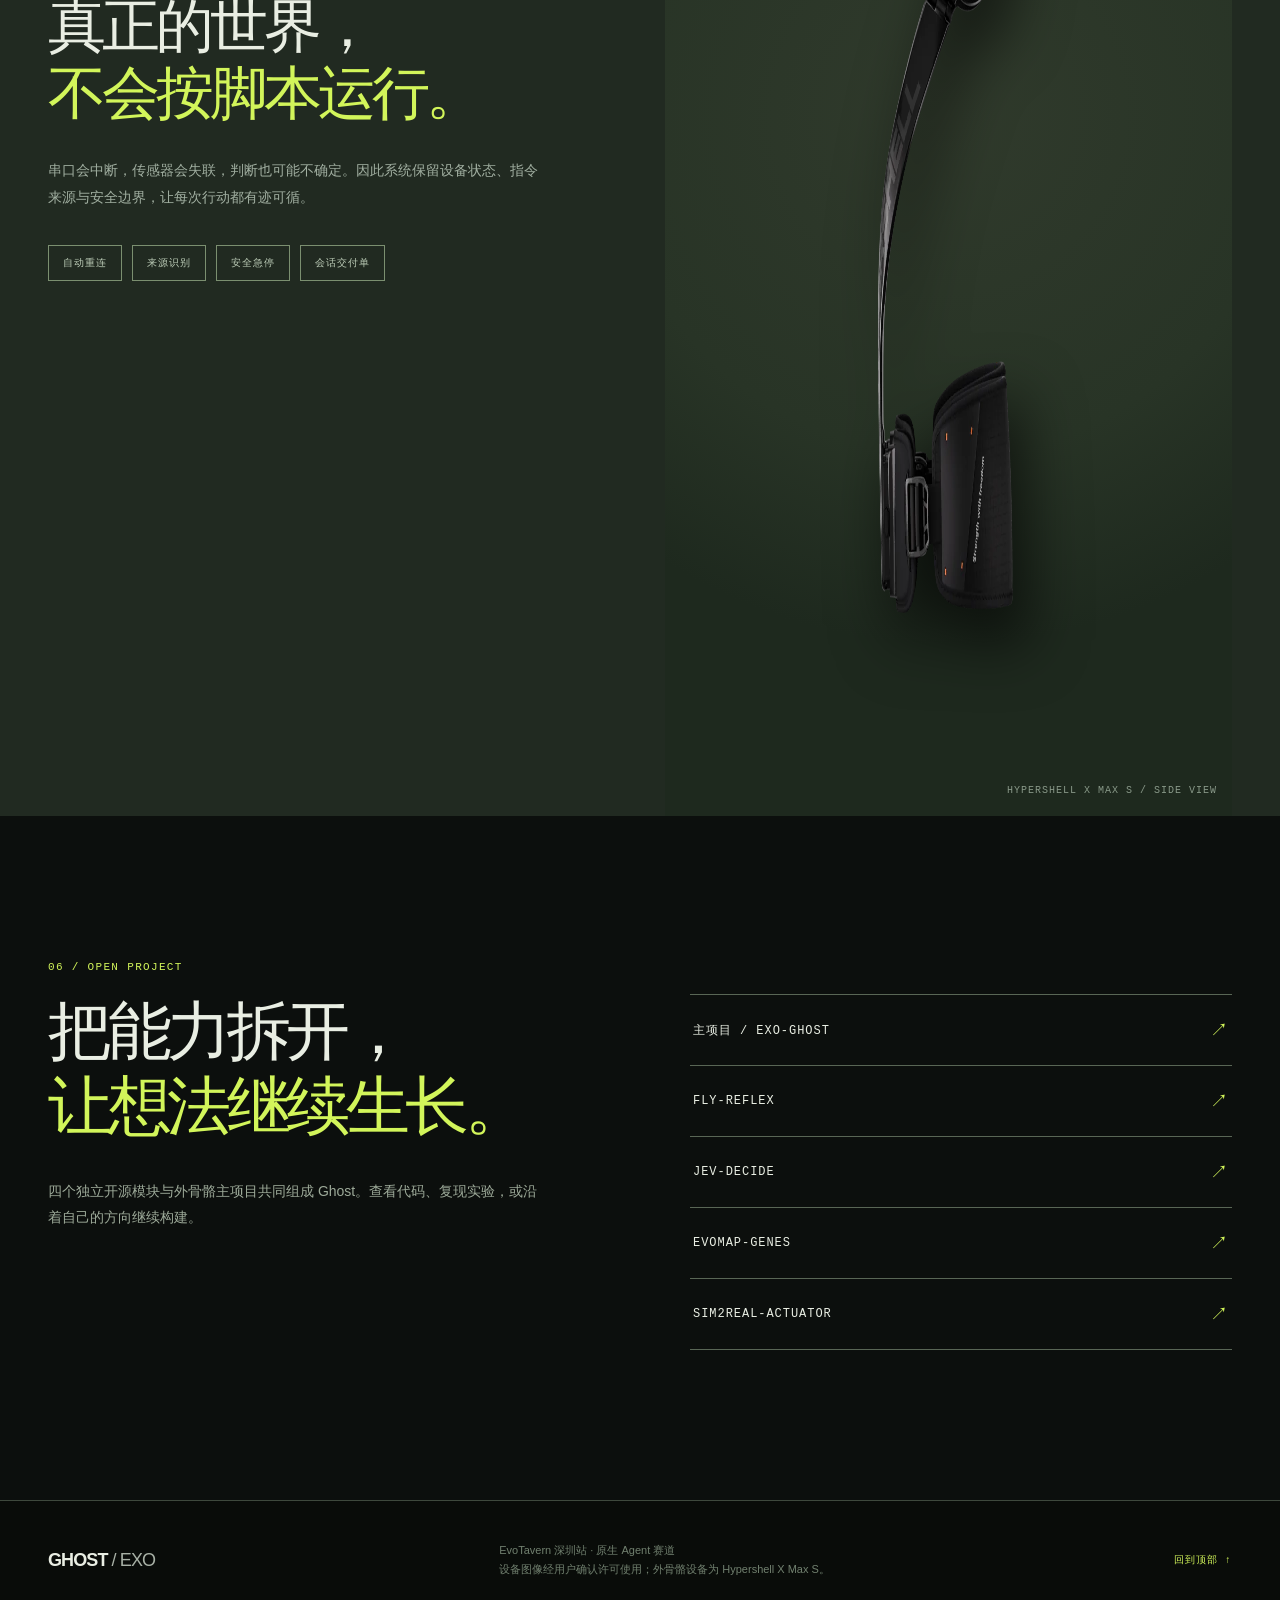
==== commit af5cf1a2: "Remove emergency stop button from 3D page" ====
--- a/site/index.html
+++ b/site/index.html
@@ -219,7 +219,6 @@
             <p class="control-profile" id="control-profile" role="status">等待设备报告安全档</p>
             <div class="control-footer"><p id="control-reason" role="status">等待设备连接</p>
               <button id="control-zero" type="button" disabled>松劲</button>
-              <button id="control-estop" class="danger" type="button" disabled>急停</button>
             </div>
             <dialog id="control-safety-dialog" class="control-safety-dialog" aria-labelledby="control-safety-title">
               <h4 id="control-safety-title">确认测试状态</h4>
--- a/site/styles.css
+++ b/site/styles.css
@@ -643,7 +643,6 @@
 .control-footer { justify-content: flex-end; }
 .control-footer p { flex: 1; margin: 0; }
 .twin-control .control-footer button { background: transparent; color: #e8eee3; border-color: #64715c; }
-.twin-control .control-footer button.danger { color: #ffaaa0; border-color: #c15e54; }
 .system-section {
   background: #e8e9df;
   color: #1b251b;
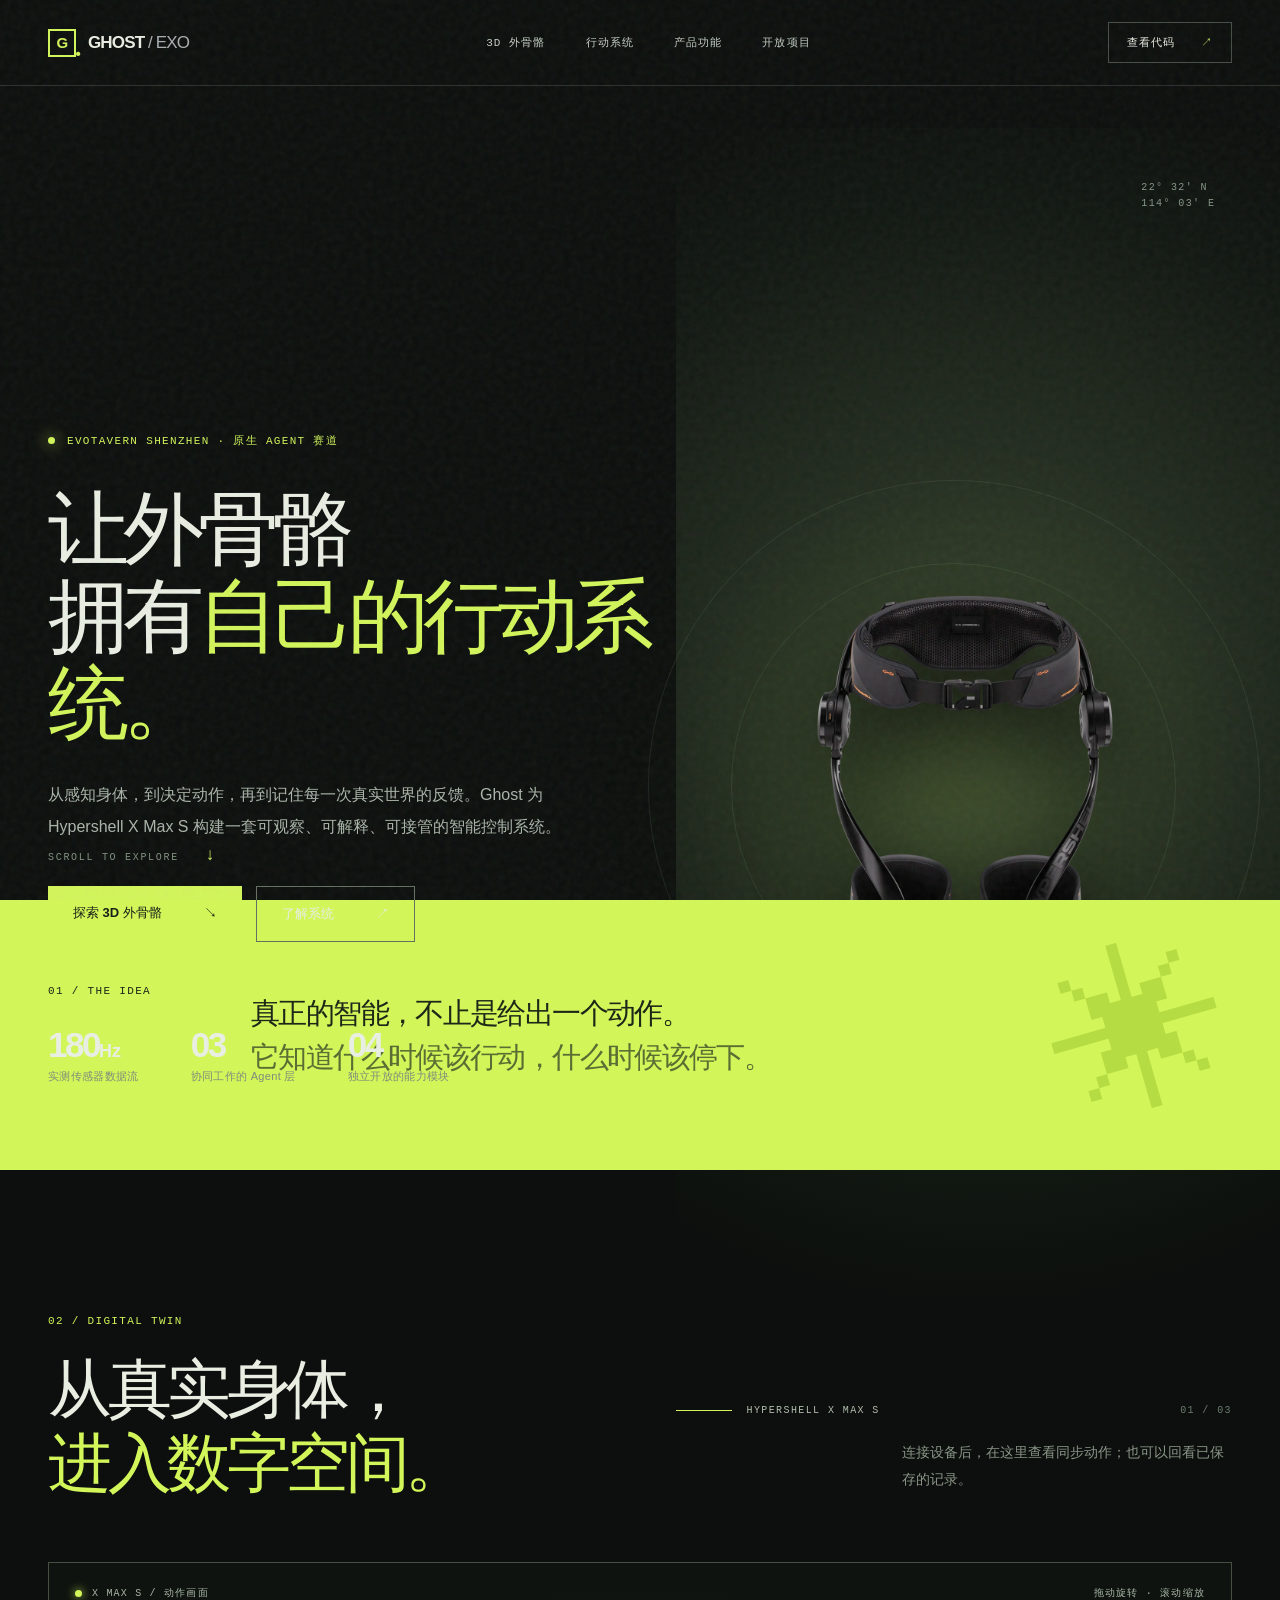
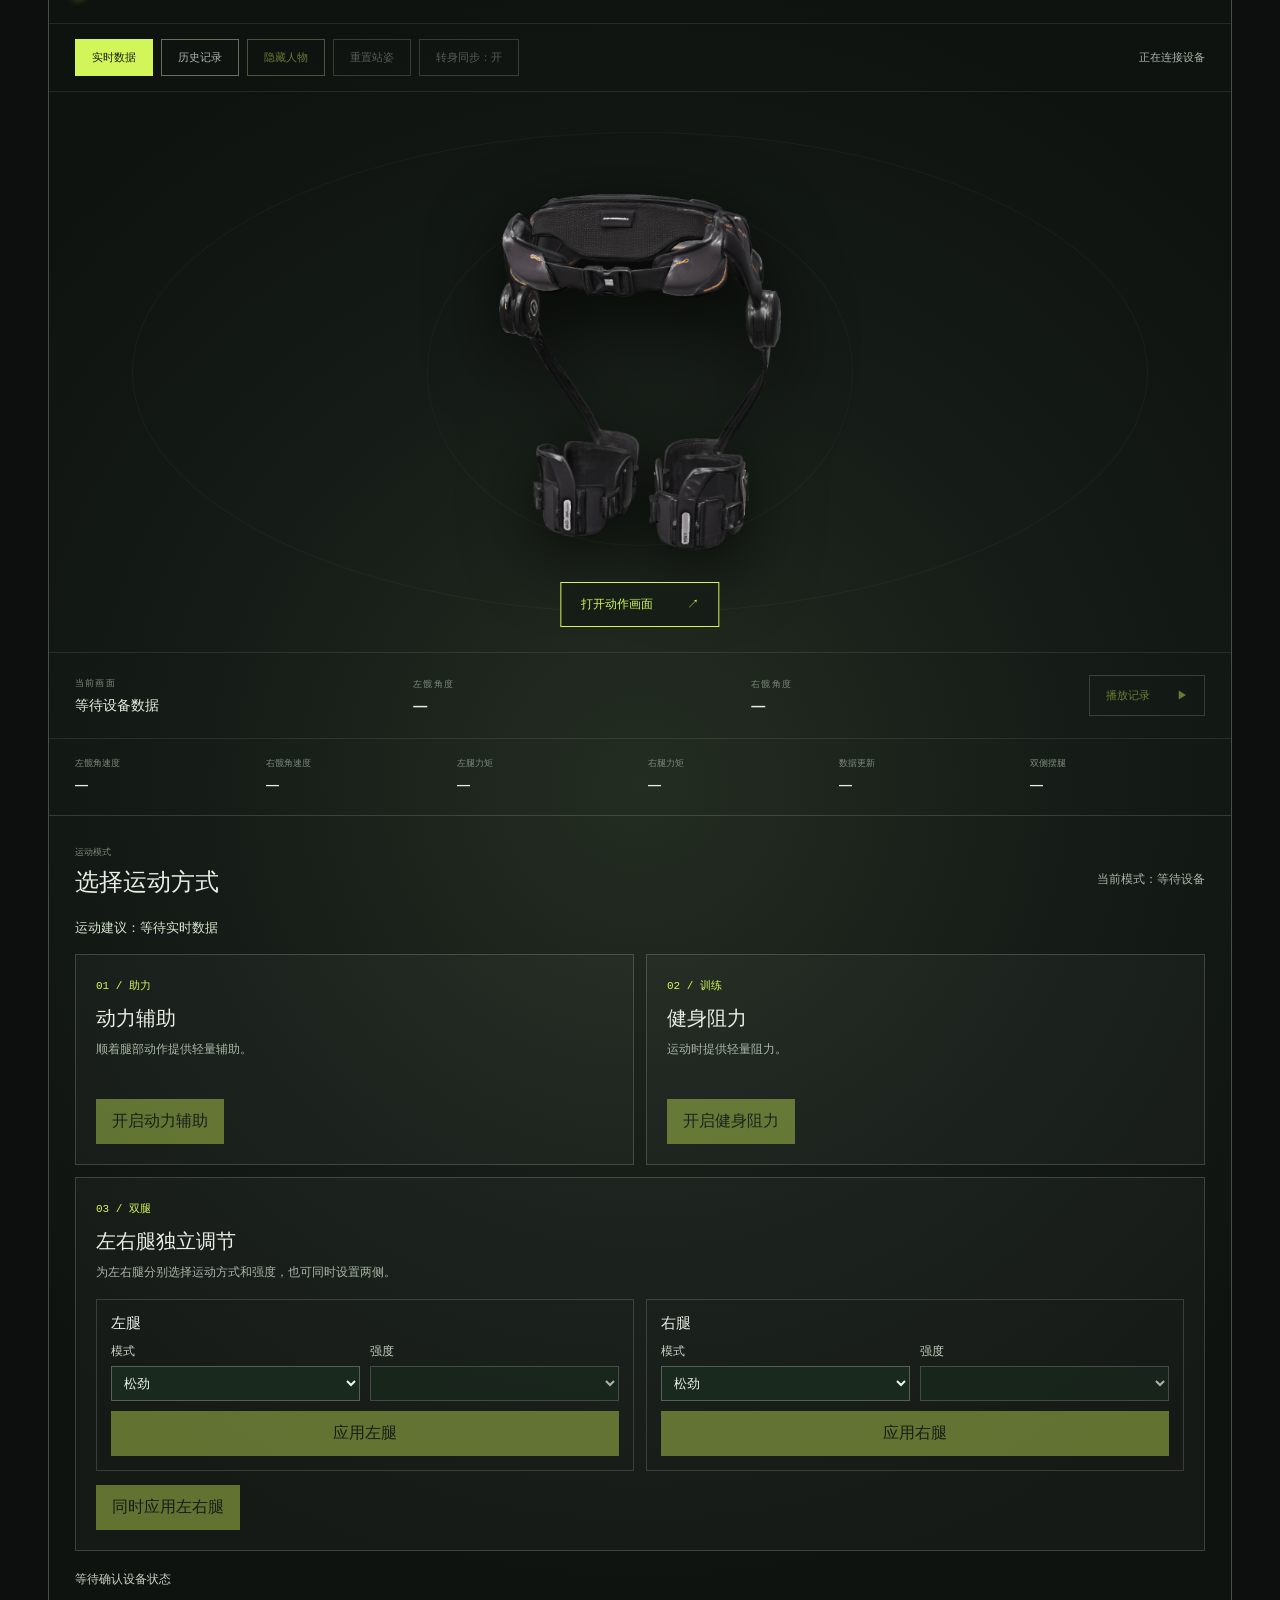
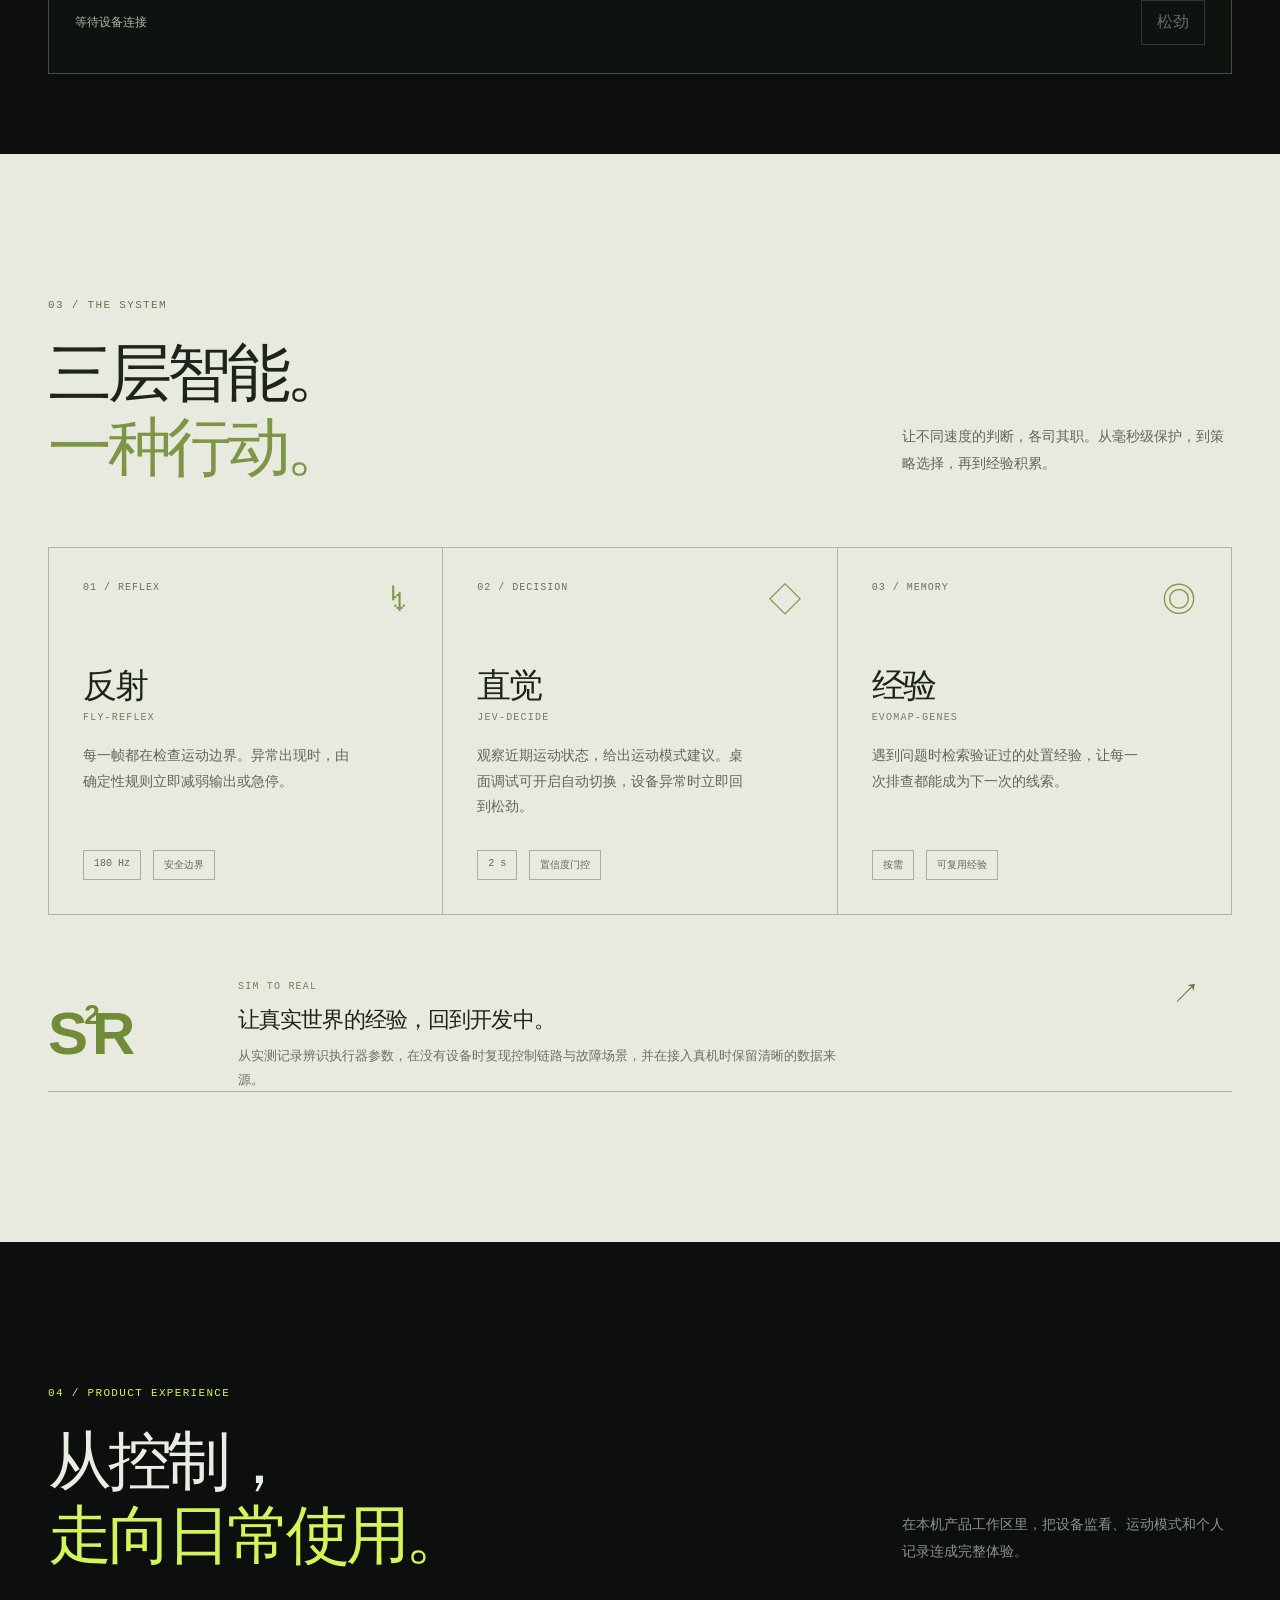
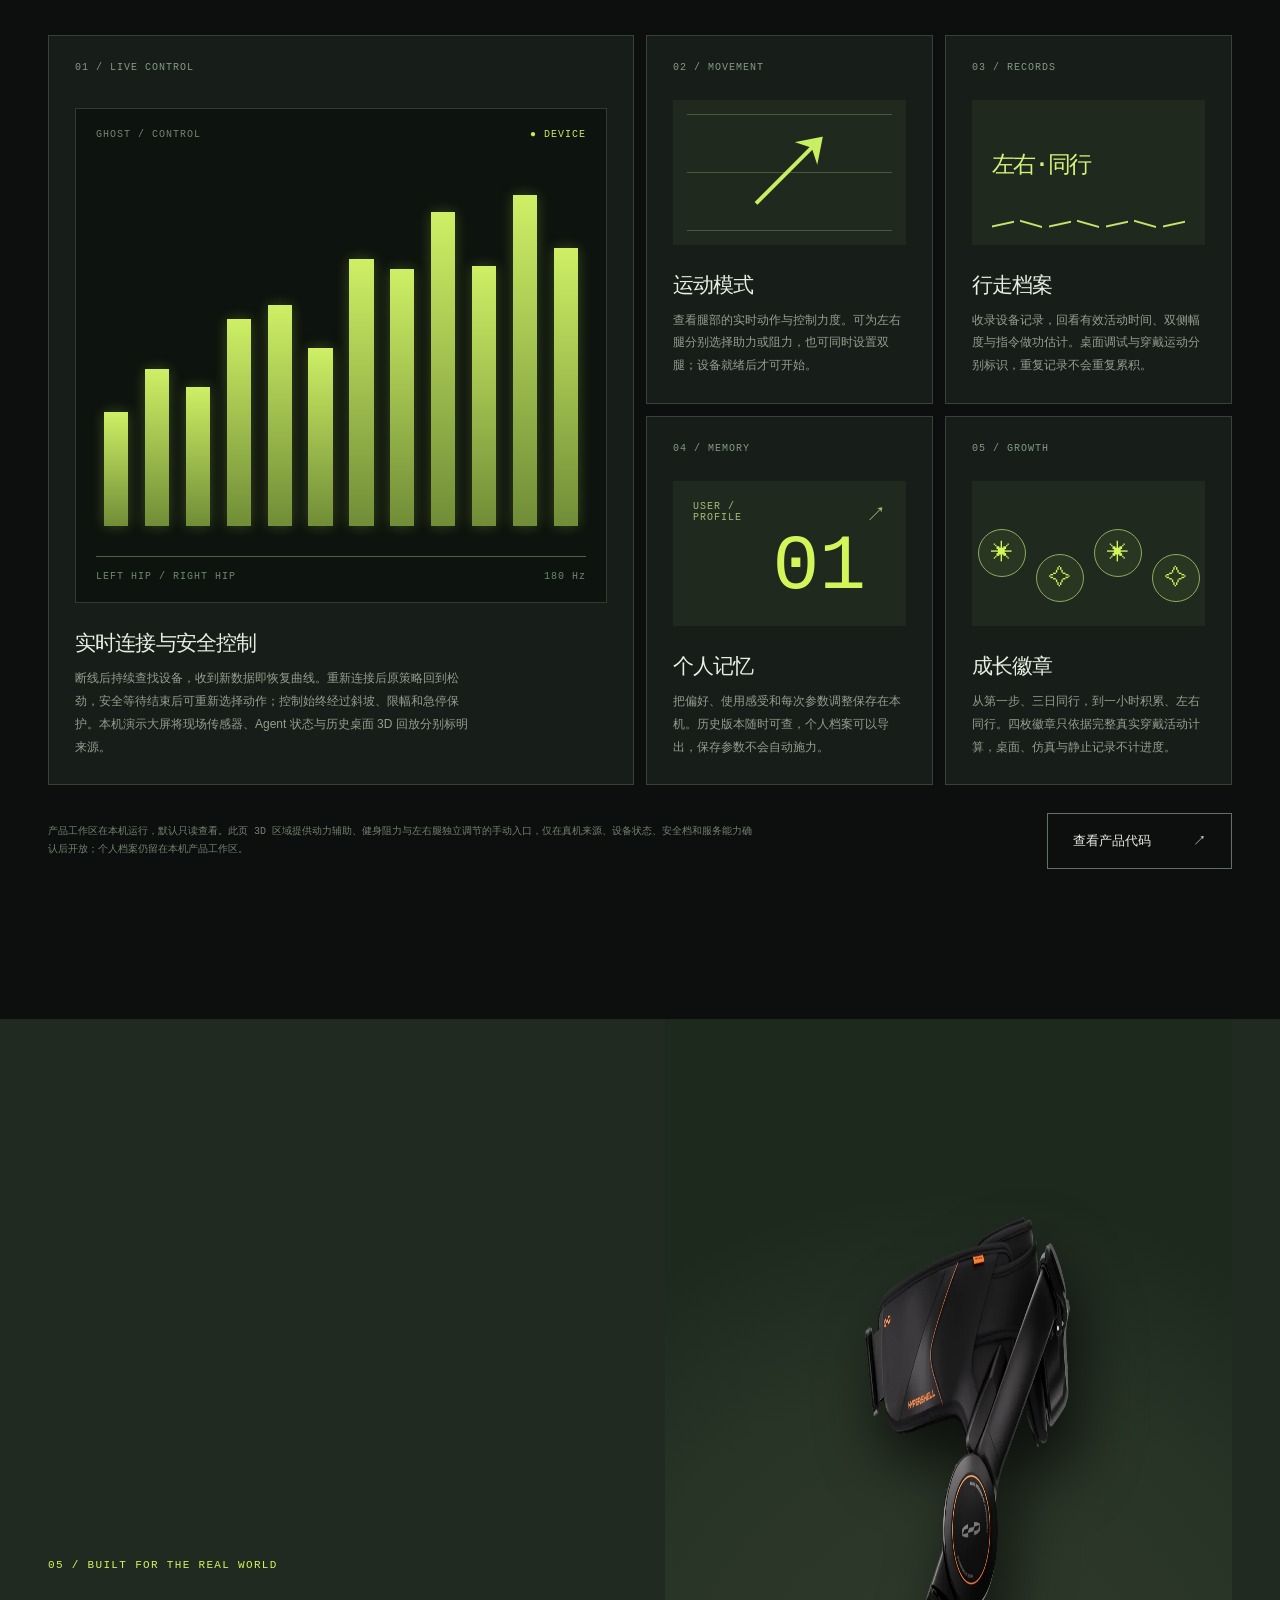
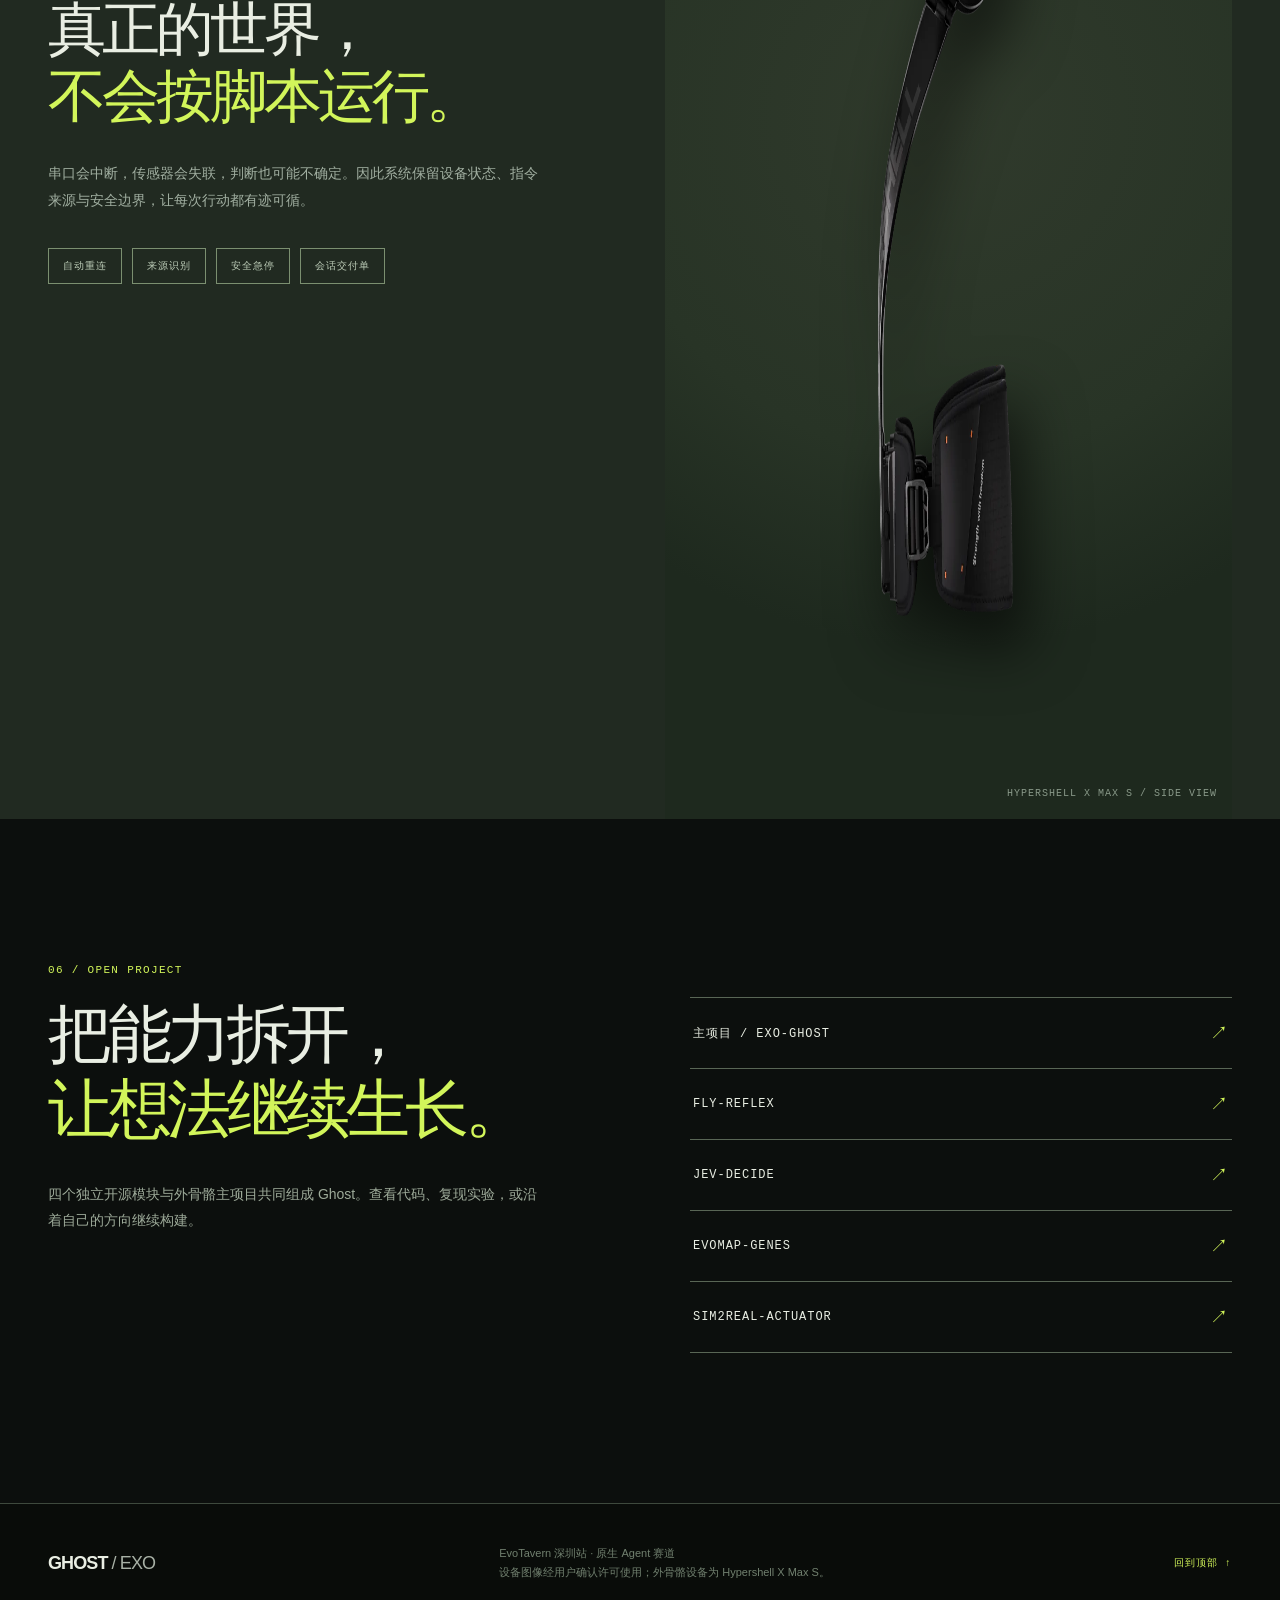
==== commit 024fae19: "Use user-facing language in 3D controls" ====
--- a/site/index.html
+++ b/site/index.html
@@ -20,7 +20,7 @@
         }
       }
     </script>
-    <script type="module" src="app.js"></script>
+    <script type="module" src="app.js?v=20260924-ui"></script>
   </head>
   <body>
     <div class="grain" aria-hidden="true"></div>
@@ -115,38 +115,38 @@
             <h2>从真实身体，<br /><span>进入数字空间。</span></h2>
           </div>
           <p>
-            模型打开页面后自动加载；设备恢复有效数据时，双髋姿态自动跟随。也可以切换到桌面实测记录。
+            连接设备后，在这里查看同步动作；也可以回看已保存的记录。
           </p>
         </div>
         <div class="twin-frame">
           <div class="twin-topline">
-            <span><i class="live-light"></i> X MAX S / 3D VIEW</span
-            ><span>DRAG TO ROTATE · SCROLL TO ZOOM</span>
-          </div>
-          <div class="twin-modes" role="group" aria-label="数据模式">
+            <span><i class="live-light"></i> X MAX S / 动作画面</span
+            ><span>拖动旋转 · 滚动缩放</span>
+          </div>
+          <div class="twin-modes" role="group" aria-label="画面模式">
             <button type="button" id="mode-live" class="active" aria-pressed="true">实时数据</button>
             <button type="button" id="mode-replay" aria-pressed="false">历史记录</button>
-            <button type="button" id="human-toggle" aria-pressed="true" disabled>半透明人体：显示</button>
-            <button type="button" id="align-pose" title="恢复已记录的直立姿态基准" disabled>恢复直立基准</button>
-            <button type="button" id="turn-toggle" aria-pressed="true" title="根据腰部传感器的短时转向变化旋转模型" disabled>转身跟随：开</button>
-            <span id="device-state" role="status">正在检查连接</span>
+            <button type="button" id="human-toggle" aria-pressed="true" disabled>隐藏人物</button>
+            <button type="button" id="align-pose" title="将画面恢复到默认站姿和朝向" disabled>重置站姿</button>
+            <button type="button" id="turn-toggle" aria-pressed="true" title="设备转身时，画面也跟着转" disabled>转身同步：开</button>
+            <span id="device-state" role="status">正在连接设备</span>
           </div>
           <div class="twin-viewport" id="twin-viewport">
             <img
               id="twin-poster"
               src="assets/model-preview.png"
-              alt="外骨骼 3D 模型预览"
+              alt="外骨骼动作画面"
               width="488"
               height="488"
             /><button class="load-model" id="load-model" type="button">
-              启动 3D 视图 <span>↗</span>
+              打开动作画面 <span>↗</span>
             </button>
             <p class="twin-error" id="twin-error" role="status" hidden></p>
           </div>
           <div class="twin-bottomline">
             <div>
-              <span class="small-label">数据来源</span
-              ><strong id="source-label">等待真机数据</strong>
+              <span class="small-label">当前画面</span
+              ><strong id="source-label">等待设备数据</strong>
             </div>
             <div>
               <span class="small-label">左髋角度</span
@@ -163,9 +163,9 @@
           <div class="twin-telemetry" aria-label="运动数据">
             <div><span class="small-label">左髋角速度</span><strong id="left-speed">—</strong></div>
             <div><span class="small-label">右髋角速度</span><strong id="right-speed">—</strong></div>
-            <div><span class="small-label">左侧指令力矩</span><strong id="left-torque">—</strong></div>
-            <div><span class="small-label">右侧指令力矩</span><strong id="right-torque">—</strong></div>
-            <div><span class="small-label">传感器频率</span><strong id="frame-rate">—</strong></div>
+            <div><span class="small-label">左腿力矩</span><strong id="left-torque">—</strong></div>
+            <div><span class="small-label">右腿力矩</span><strong id="right-torque">—</strong></div>
+            <div><span class="small-label">数据更新</span><strong id="frame-rate">—</strong></div>
             <div><span class="small-label">双侧摆腿</span><strong id="gait-state">—</strong></div>
           </div>
             <div class="twin-control" aria-label="外骨骼运动模式">
@@ -176,18 +176,18 @@
             <p id="ai-advice" role="status">运动建议：等待实时数据</p>
             <div class="twin-control-grid">
               <div class="twin-control-card">
-                <span>01 / ASSIST</span><h4>动力辅助</h4>
-                <p>顺着髋关节运动提供轻量辅助。首次启动采用 0.1 增益、0.5 N·m 上限。</p>
+                <span>01 / 助力</span><h4>动力辅助</h4>
+                <p>顺着腿部动作提供轻量辅助。</p>
                 <button id="start-assist" type="button" disabled>开启动力辅助</button>
               </div>
               <div class="twin-control-card">
-                <span>02 / RESIST</span><h4>健身阻力</h4>
-                <p>运动时施加轻量阻力。首次启动采用 0.3 增益、0.5 N·m 上限。</p>
+                <span>02 / 训练</span><h4>健身阻力</h4>
+                <p>运动时提供轻量阻力。</p>
                 <button id="start-resist" type="button" disabled>开启健身阻力</button>
               </div>
               <div class="twin-control-card" id="legacy-split-resist" hidden>
-                <span>03 / BALANCE</span><h4>左右独立阻力</h4>
-                <p>分别设置双腿阻力，单侧力矩仍限制在 0.5 N·m 以内。</p>
+                <span>03 / 双腿</span><h4>左右独立阻力</h4>
+                <p>分别设置左右腿的阻力强度。</p>
                 <div class="split-resist-inputs">
                   <label>左腿 <select id="left-resist-gain"><option value="0">关闭</option><option value="0.1">轻</option><option value="0.2">较轻</option><option value="0.3" selected>标准</option><option value="0.5">较强</option></select></label>
                   <label>右腿 <select id="right-resist-gain"><option value="0">关闭</option><option value="0.1">轻</option><option value="0.2">较轻</option><option value="0.3" selected>标准</option><option value="0.5">较强</option></select></label>
@@ -195,8 +195,8 @@
                 <button id="start-split-resist" type="button" disabled>开启独立阻力</button>
               </div>
               <div class="twin-control-card bilateral-card">
-                <span>03 / LEFT + RIGHT</span><h4>左右腿独立调节</h4>
-                <p>每侧分别选择松劲、动力辅助或健身阻力。单腿应用保留另一腿当前模式；也可同时应用两侧设置。助力增益最高 0.1，单侧力矩上限 0.5 N·m。</p>
+                <span>03 / 双腿</span><h4>左右腿独立调节</h4>
+                <p>为左右腿分别选择运动方式和强度，也可同时设置两侧。</p>
                 <div class="bilateral-legs">
                   <div class="bilateral-leg">
                     <strong>左腿</strong>
@@ -216,7 +216,7 @@
                 </div>
               </div>
             </div>
-            <p class="control-profile" id="control-profile" role="status">等待设备报告安全档</p>
+            <p class="control-profile" id="control-profile" role="status">等待确认设备状态</p>
             <div class="control-footer"><p id="control-reason" role="status">等待设备连接</p>
               <button id="control-zero" type="button" disabled>松劲</button>
             </div>
@@ -352,7 +352,7 @@
               <div class="mode-tracks"><i></i><i></i><i></i></div>
             </div>
             <h3>运动模式</h3>
-              <p>查看设备的实时角度与指令力矩。可为左右腿分别选择助力或阻力，也可同时设置双腿；设备就绪后才可开始。</p>
+              <p>查看腿部的实时动作与控制力度。可为左右腿分别选择助力或阻力，也可同时设置双腿；设备就绪后才可开始。</p>
           </article>
           <article class="product-card">
             <div class="product-number">03 / RECORDS</div>
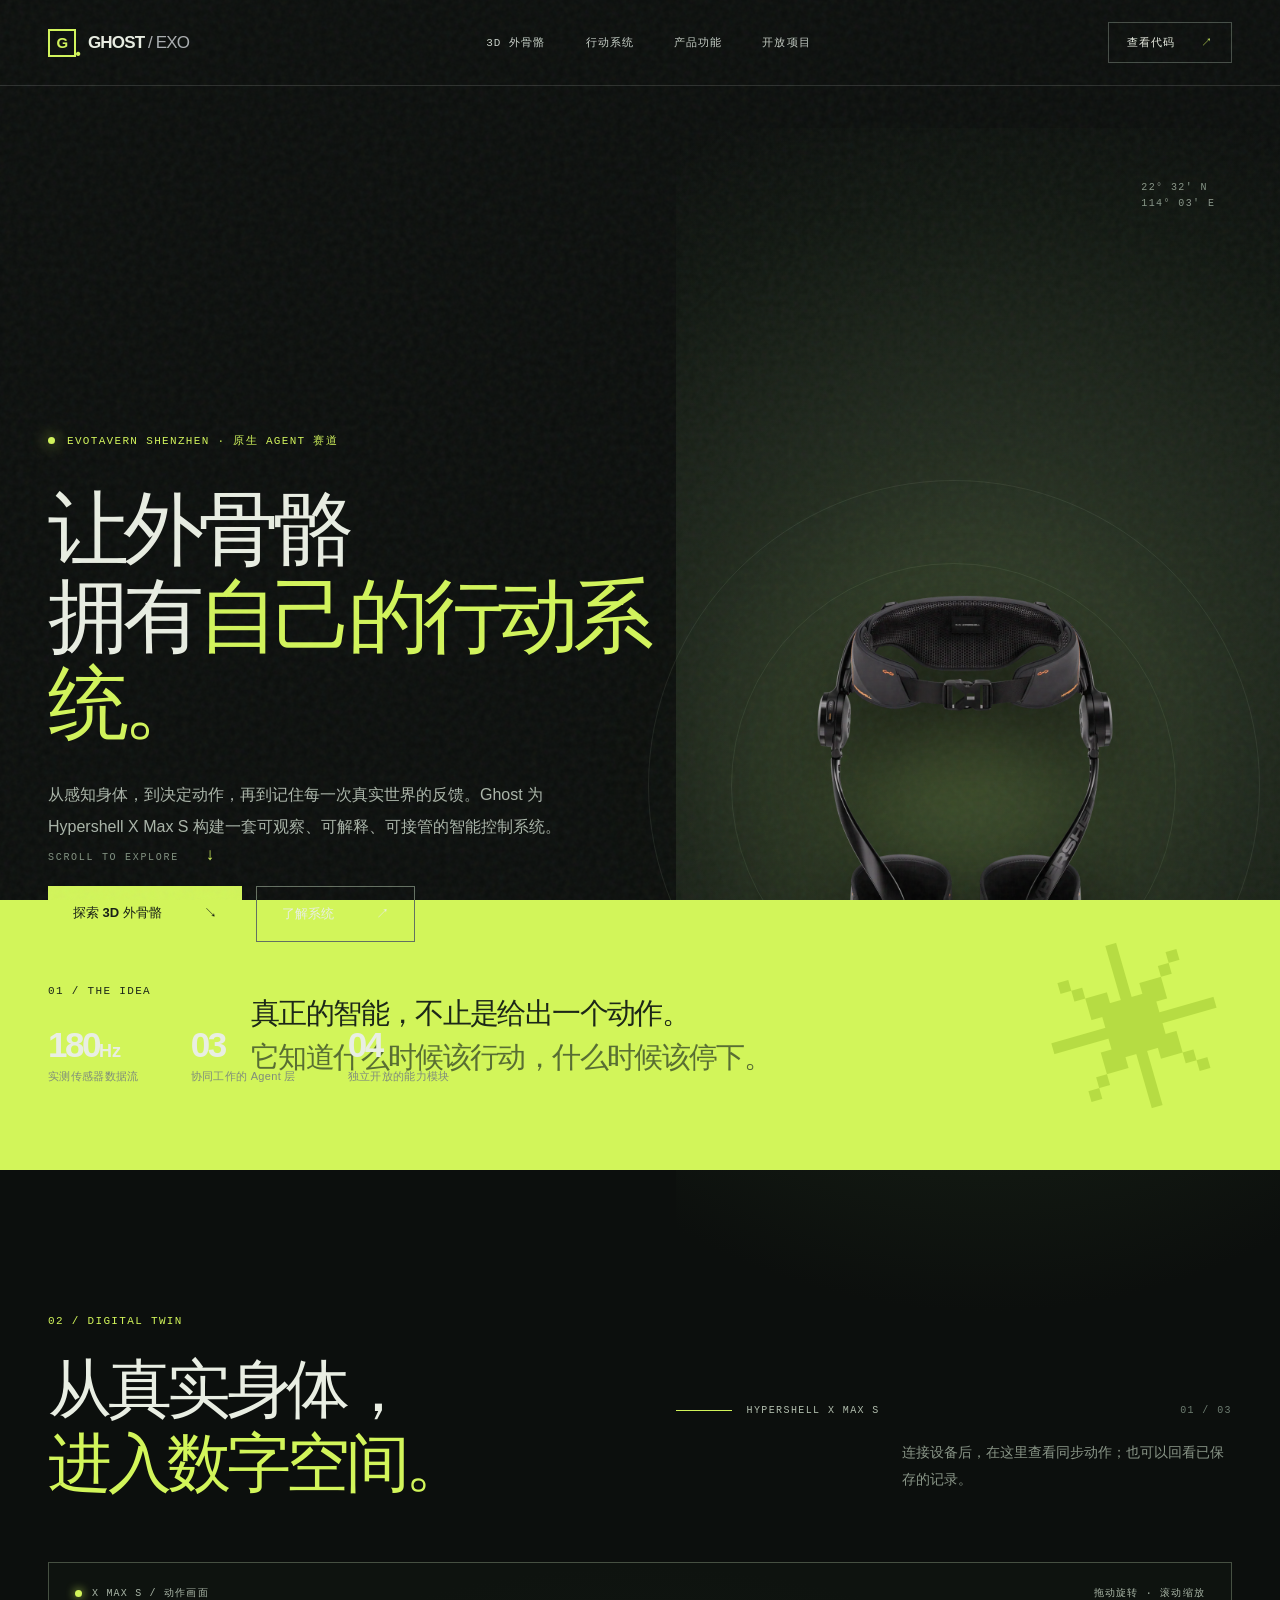
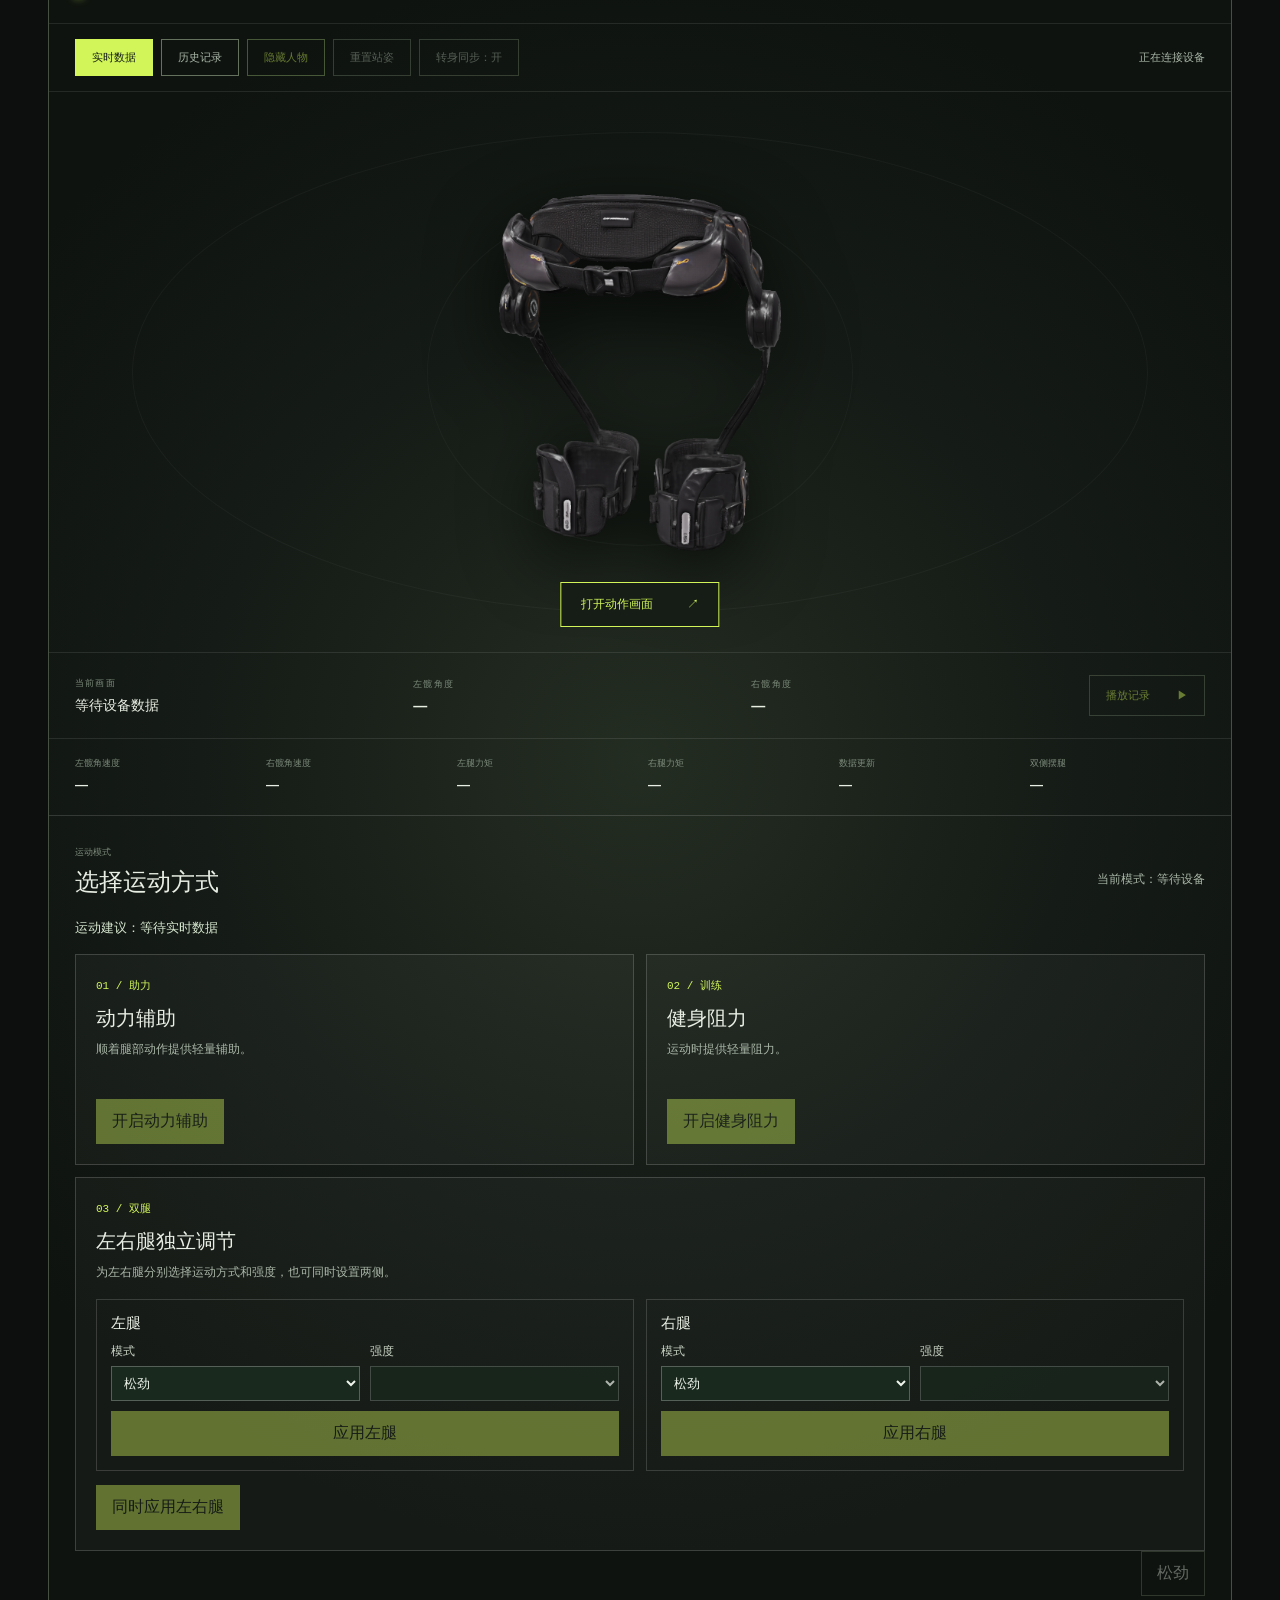
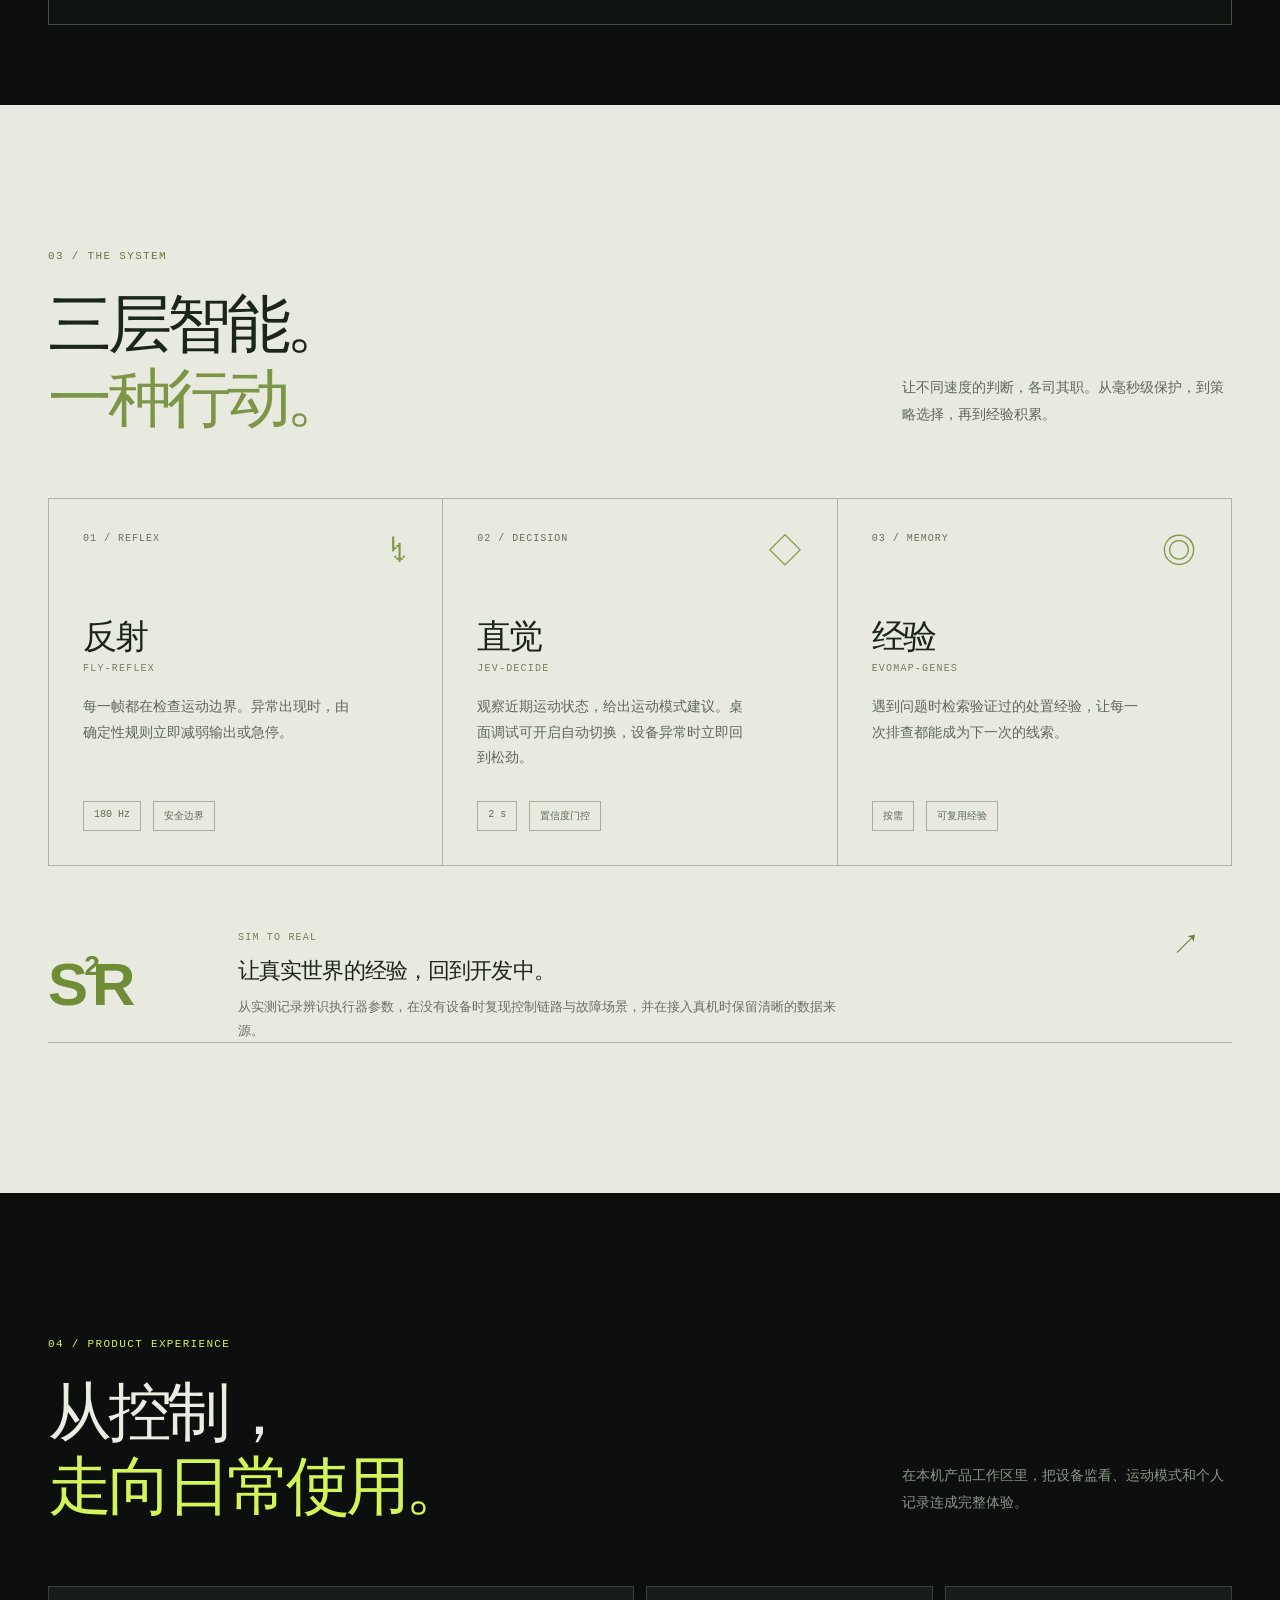
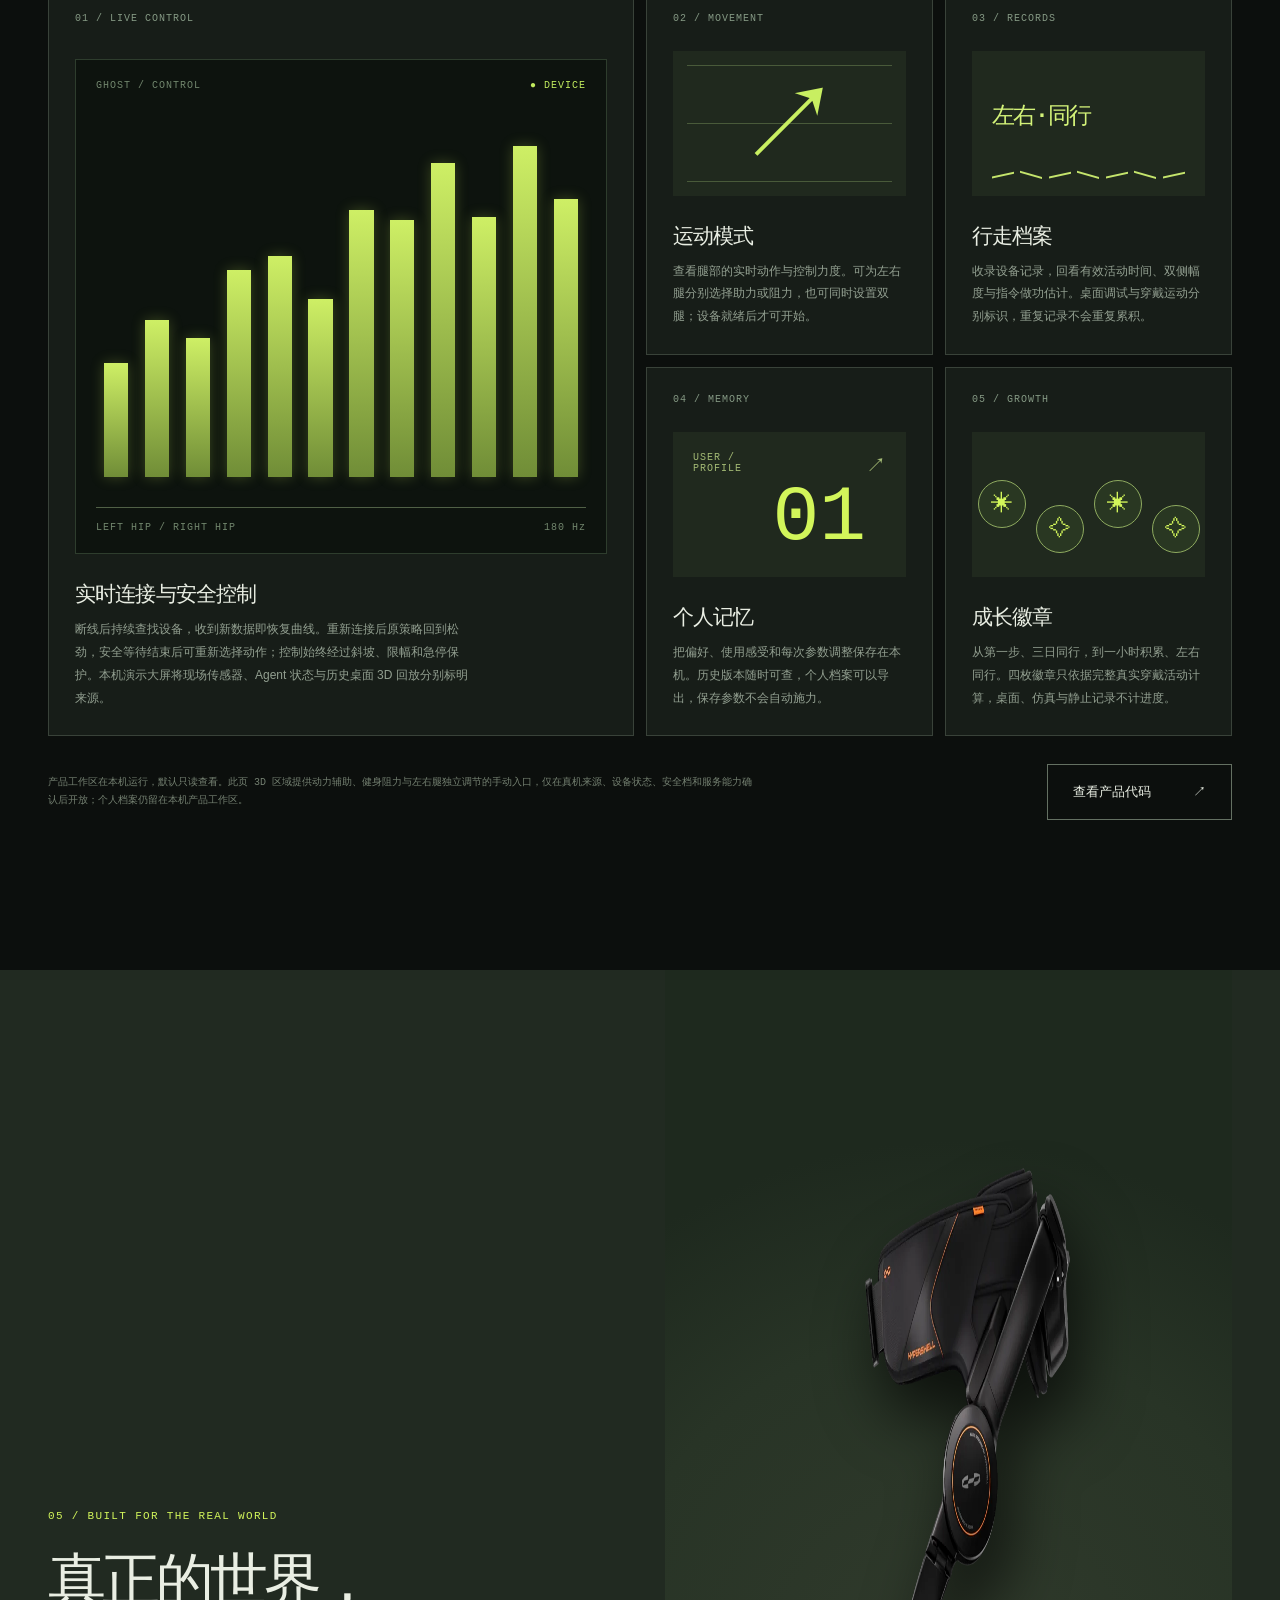
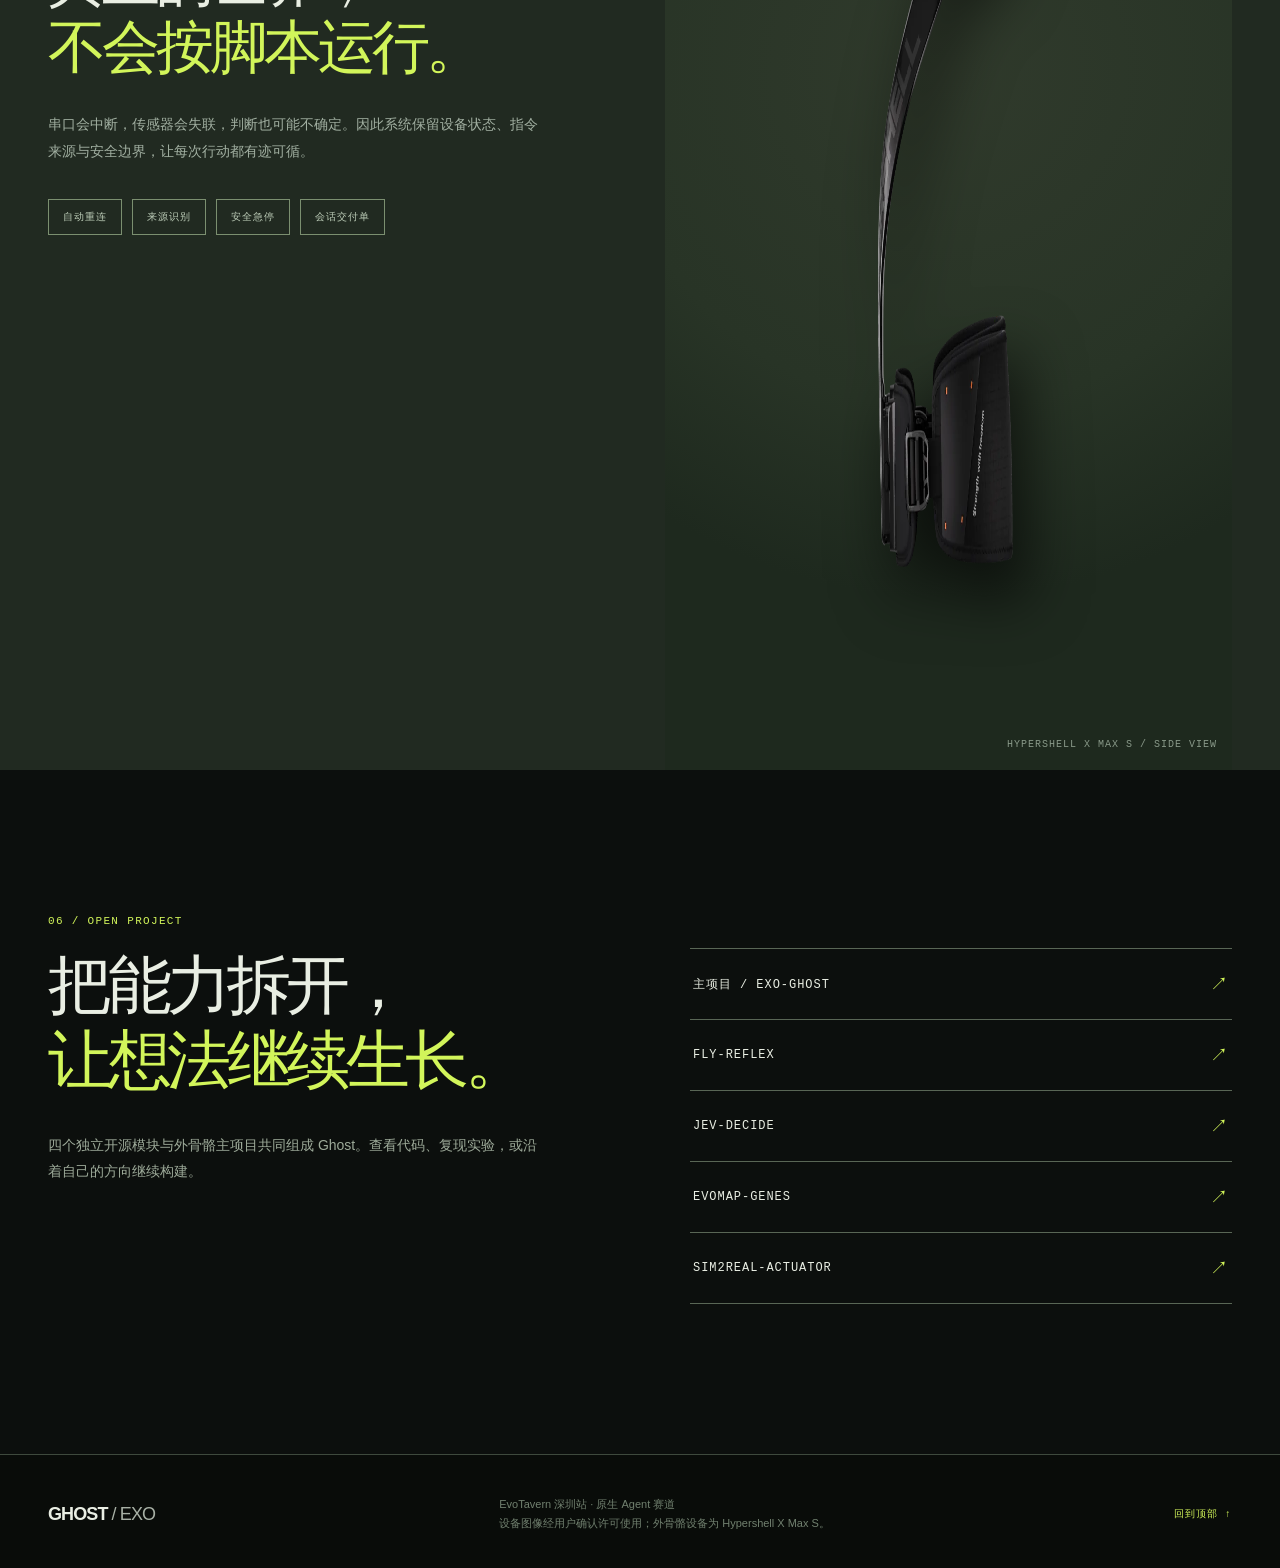
==== commit a2698b62: "Remove persistent control status copy from twin page" ====
--- a/site/index.html
+++ b/site/index.html
@@ -20,7 +20,7 @@
         }
       }
     </script>
-    <script type="module" src="app.js?v=20260924-ui"></script>
+    <script type="module" src="app.js?v=20260924-ui2"></script>
   </head>
   <body>
     <div class="grain" aria-hidden="true"></div>
@@ -216,8 +216,7 @@
                 </div>
               </div>
             </div>
-            <p class="control-profile" id="control-profile" role="status">等待确认设备状态</p>
-            <div class="control-footer"><p id="control-reason" role="status">等待设备连接</p>
+            <div class="control-footer"><p id="control-reason" role="status" hidden></p>
               <button id="control-zero" type="button" disabled>松劲</button>
             </div>
             <dialog id="control-safety-dialog" class="control-safety-dialog" aria-labelledby="control-safety-title">
--- a/site/styles.css
+++ b/site/styles.css
@@ -633,7 +633,6 @@
 .bilateral-actions { display: flex; align-items: center; flex-wrap: wrap; gap: 14px; margin-top: 14px; }
 .twin-control button { border: 1px solid var(--accent); background: var(--accent); color: #172015; padding: 11px 15px; cursor: pointer; }
 .twin-control button:disabled { opacity: .4; cursor: not-allowed; }
-.control-profile { margin: 20px 0 12px; color: #c8d2c3; font-size: 12px; }
 .control-safety-dialog { width: min(420px, calc(100vw - 32px)); padding: 24px; border: 1px solid #869873; background: #182219; color: #e8eee3; }
 .control-safety-dialog::backdrop { background: #000a; }
 .control-safety-dialog h4 { margin: 0 0 10px; font-size: 20px; }
